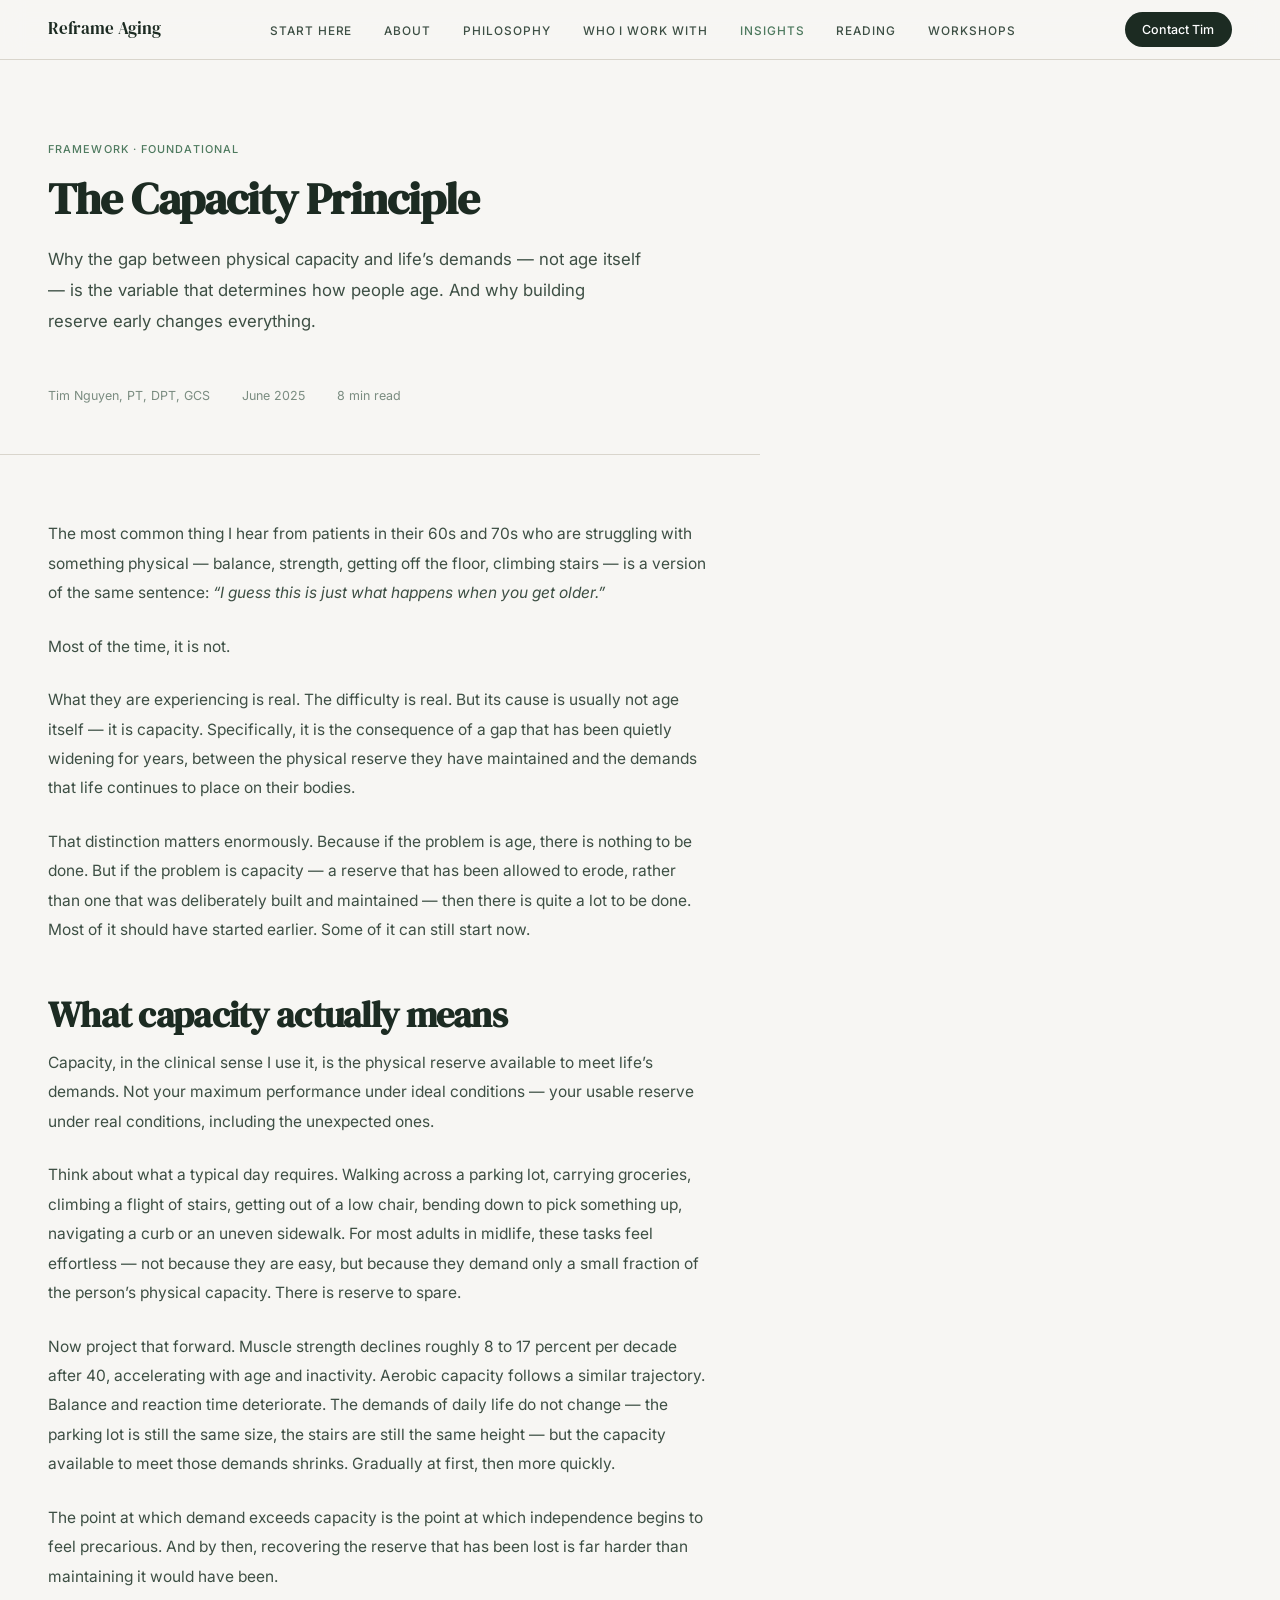
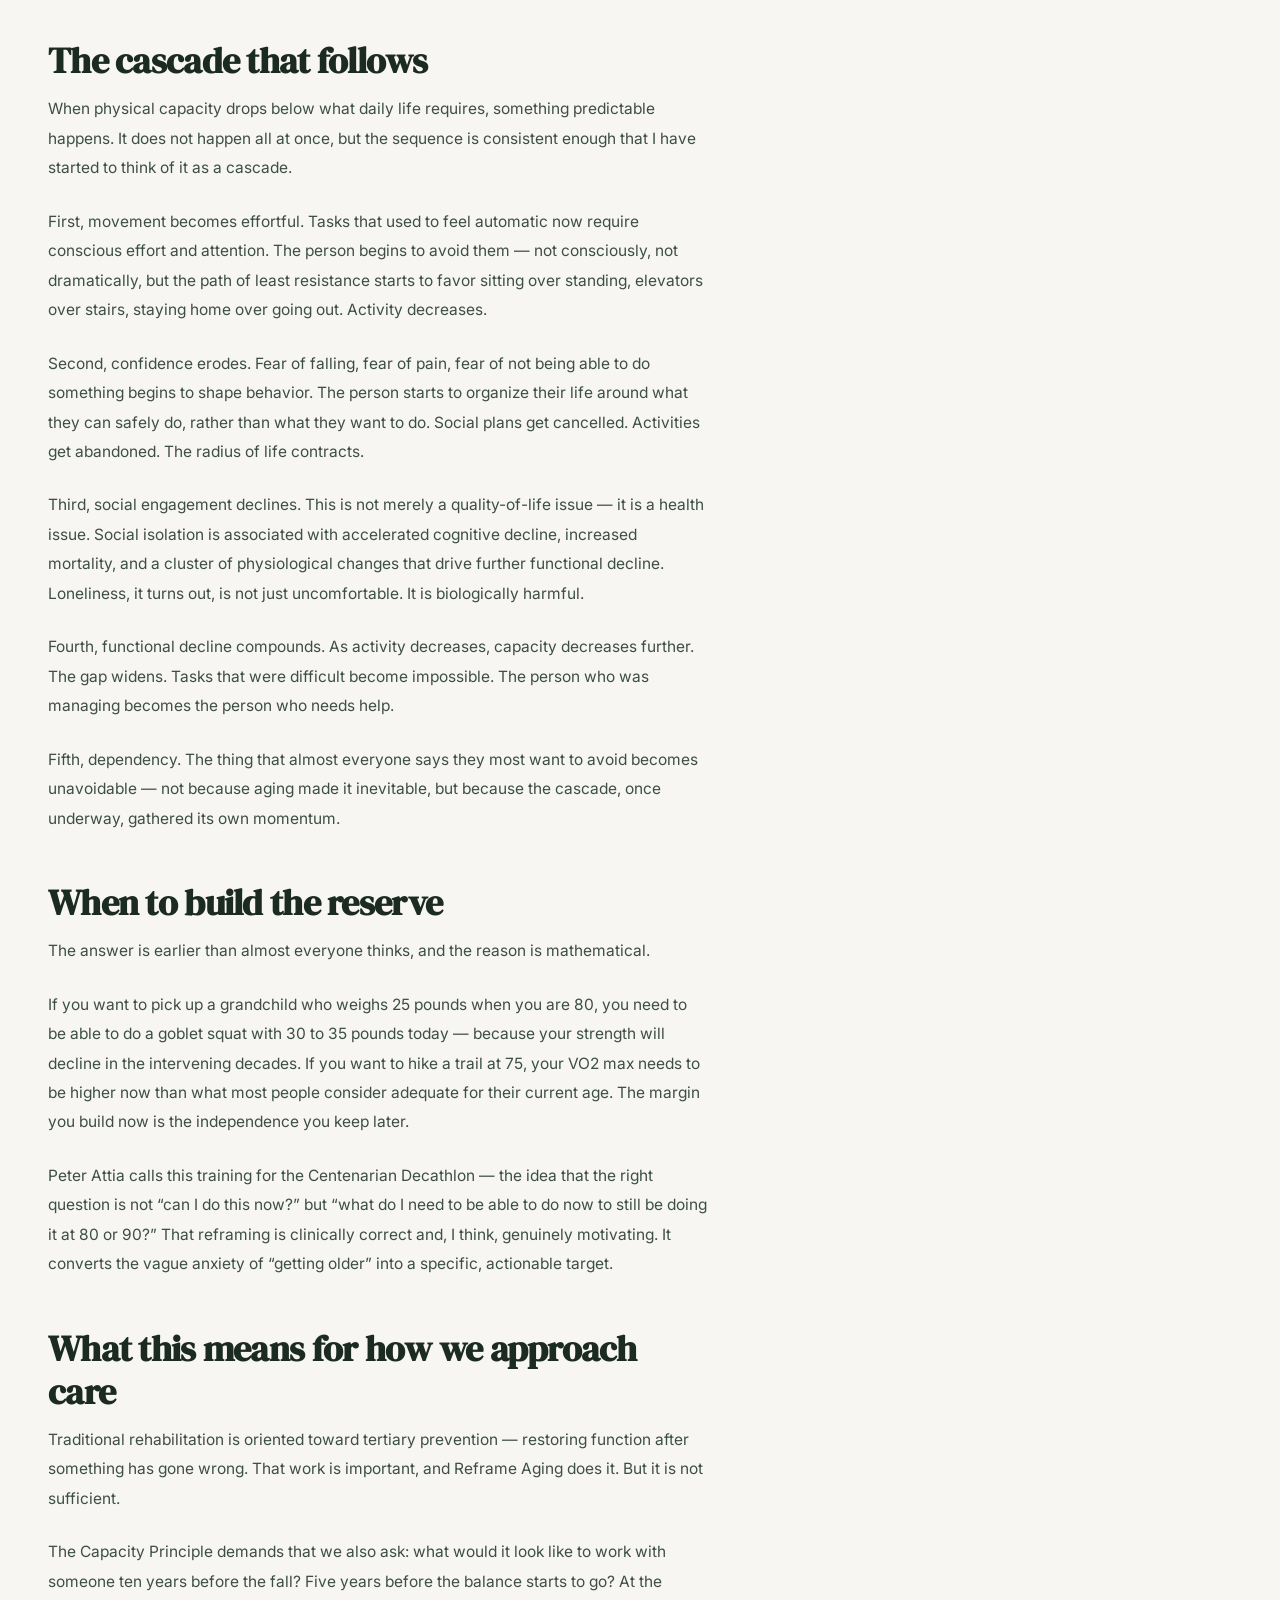
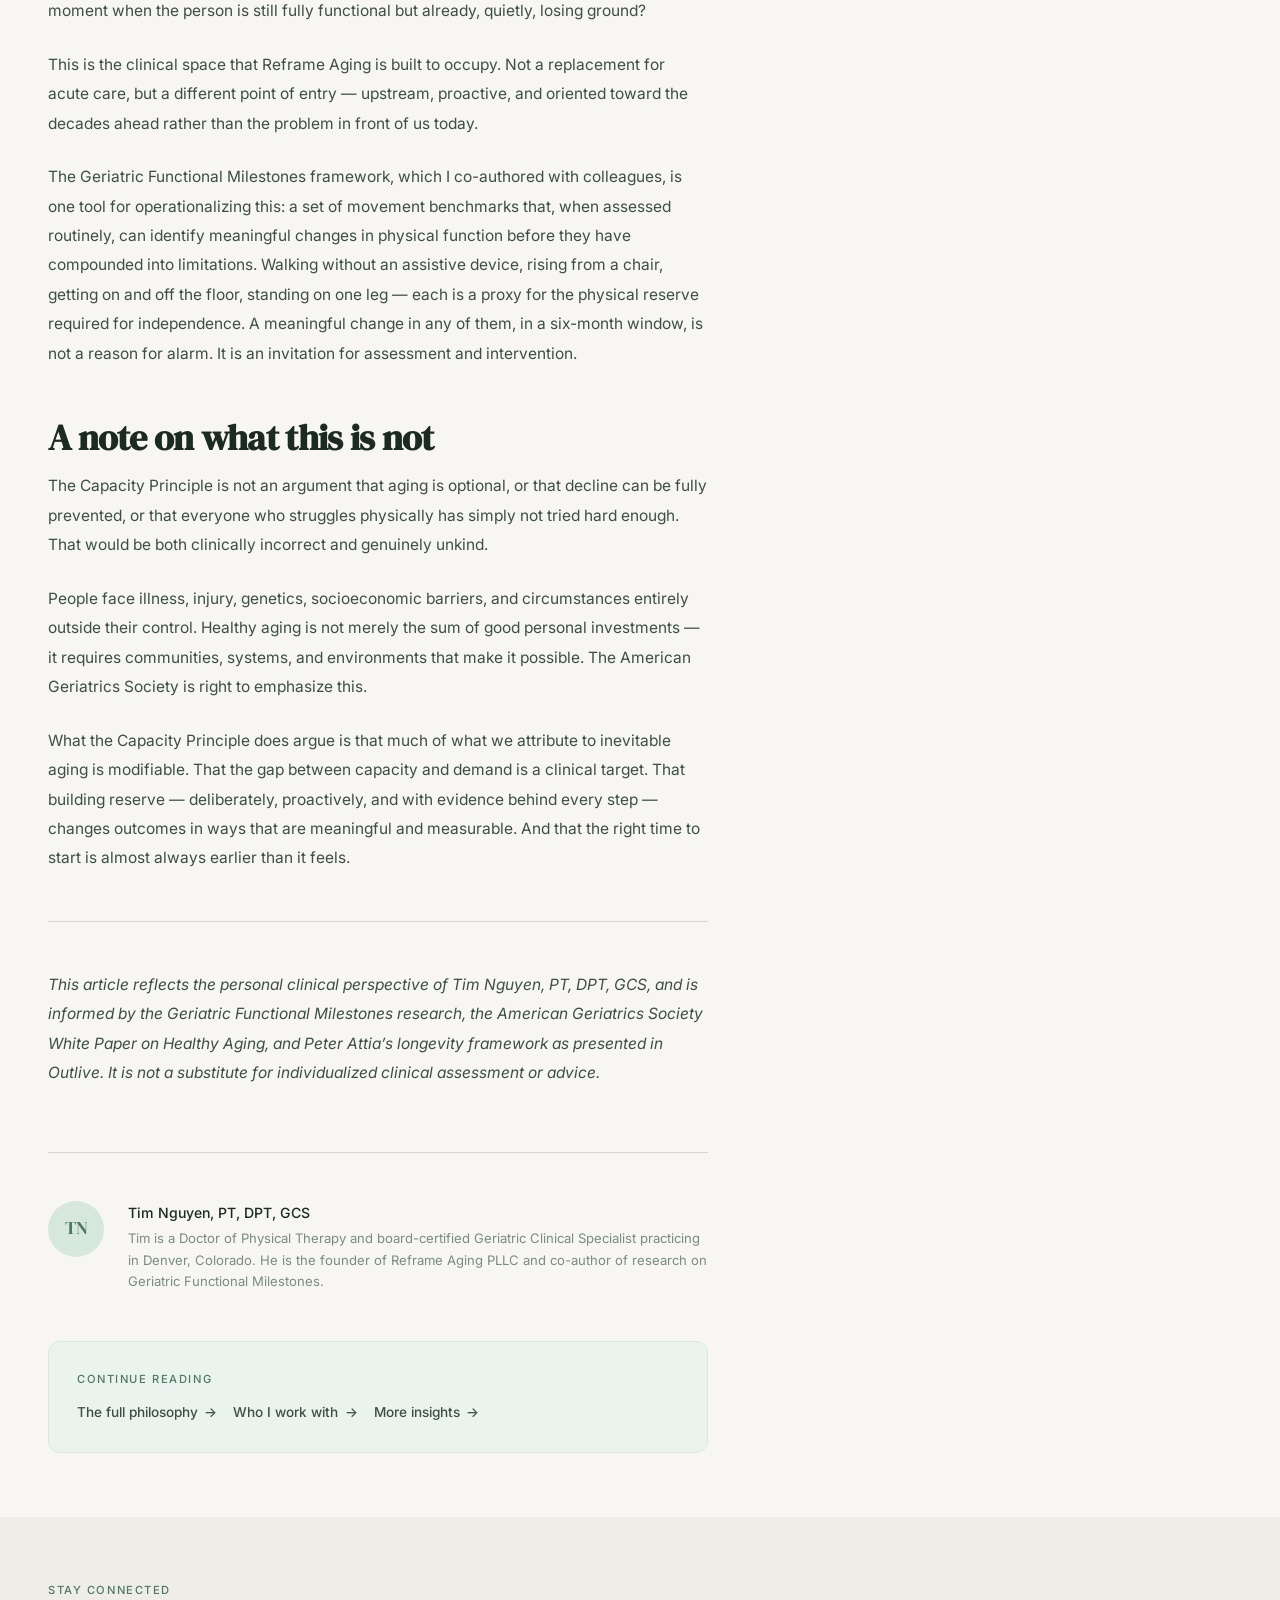
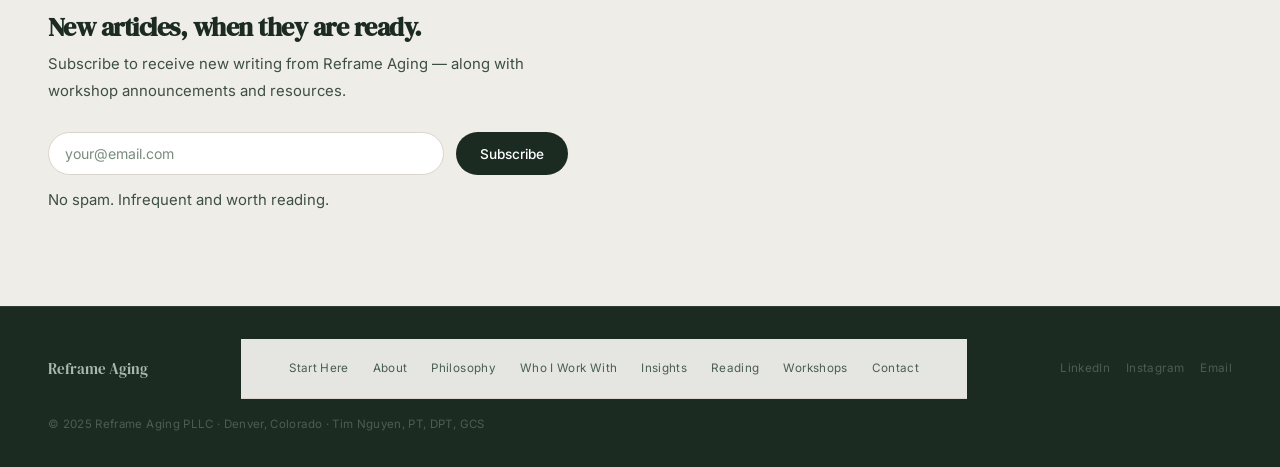
==== insights/index.html @ 66173d8d "Create index.html" ====
<!DOCTYPE html>
<html lang="en">
<head>
<meta charset="UTF-8">
<meta name="viewport" content="width=device-width, initial-scale=1.0">
<title>The Capacity Principle &mdash; Reframe Aging | Tim Nguyen, PT, DPT, GCS</title>
<meta name="description" content="Most physical decline attributed to aging is not inevitable — it is a gap between physical capacity and life's demands. Tim Nguyen, PT, DPT, GCS explains the Capacity Principle and why building reserve early changes everything.">
<link rel="canonical" href="https://reframeaging.com/insights/the-capacity-principle.html">
<meta property="og:title" content="The Capacity Principle — Reframe Aging">
<meta property="og:description" content="Why the gap between physical capacity and life's demands — not age itself — determines how people age. By Tim Nguyen, PT, DPT, GCS.">
<meta property="og:url" content="https://reframeaging.com/insights/the-capacity-principle.html">
<meta property="og:image" content="https://reframeaging.com/og-image.jpg">
<meta property="og:type" content="article">
<meta name="twitter:card" content="summary_large_image">
<script type="application/ld+json">
{"@context":"https://schema.org","@type":"Article","headline":"The Capacity Principle: Why the Gap Between Capacity and Demand Is the Variable That Matters Most","description":"Most physical decline attributed to aging is not inevitable. It is a consequence of a gap between the physical reserve a person has built and the demands life places on that reserve.","author":{"@type":"Person","name":"Tim Nguyen","honorificSuffix":"PT, DPT, GCS","url":"https://reframeaging.com/about.html"},"publisher":{"@type":"Organization","name":"Reframe Aging PLLC","url":"https://reframeaging.com"},"datePublished":"2025-06-01","url":"https://reframeaging.com/insights/the-capacity-principle.html","keywords":["physical capacity","healthy aging","geriatric physical therapy","fall prevention","independence","longevity","Denver physical therapist"]}
</script>
<link rel="preconnect" href="https://fonts.googleapis.com">
<link rel="preconnect" href="https://fonts.gstatic.com" crossorigin>
<link href="https://fonts.googleapis.com/css2?family=DM+Serif+Display:ital@0;1&family=Inter:wght@300;400;500&display=swap" rel="stylesheet">
<link rel="stylesheet" href="../styles.css">
</head>
<body>

<nav>
  <a class="nav-logo" href="../index.html">Reframe Aging</a>
  <ul class="nav-links">
    <li><a href="../start-here.html">Start Here</a></li>
    <li><a href="../about.html">About</a></li>
    <li><a href="../philosophy.html">Philosophy</a></li>
    <li><a href="../work-with.html">Who I Work With</a></li>
    <li><a href="../insights/" aria-current="page">Insights</a></li>
    <li><a href="../reading.html">Reading</a></li>
    <li><a href="../workshops.html">Workshops</a></li>
  </ul>
  <a class="nav-cta" href="../contact.html">Contact Tim</a>
</nav>

<div class="article-hero">
  <div class="article-tag">Framework &middot; Foundational</div>
  <h1>The Capacity Principle</h1>
  <p class="lead">Why the gap between physical capacity and life&rsquo;s demands &mdash; not age itself &mdash; is the variable that determines how people age. And why building reserve early changes everything.</p>
</div>

<div class="article-meta-bar">
  <span>Tim Nguyen, PT, DPT, GCS</span>
  <span>June 2025</span>
  <span>8 min read</span>
</div>

<div class="article-body">
  <div class="prose">

    <p>The most common thing I hear from patients in their 60s and 70s who are struggling with something physical &mdash; balance, strength, getting off the floor, climbing stairs &mdash; is a version of the same sentence: <em>&ldquo;I guess this is just what happens when you get older.&rdquo;</em></p>

    <p>Most of the time, it is not.</p>

    <p>What they are experiencing is real. The difficulty is real. But its cause is usually not age itself &mdash; it is capacity. Specifically, it is the consequence of a gap that has been quietly widening for years, between the physical reserve they have maintained and the demands that life continues to place on their bodies.</p>

    <p>That distinction matters enormously. Because if the problem is age, there is nothing to be done. But if the problem is capacity &mdash; a reserve that has been allowed to erode, rather than one that was deliberately built and maintained &mdash; then there is quite a lot to be done. Most of it should have started earlier. Some of it can still start now.</p>

    <h2>What capacity actually means</h2>

    <p>Capacity, in the clinical sense I use it, is the physical reserve available to meet life&rsquo;s demands. Not your maximum performance under ideal conditions &mdash; your usable reserve under real conditions, including the unexpected ones.</p>

    <p>Think about what a typical day requires. Walking across a parking lot, carrying groceries, climbing a flight of stairs, getting out of a low chair, bending down to pick something up, navigating a curb or an uneven sidewalk. For most adults in midlife, these tasks feel effortless &mdash; not because they are easy, but because they demand only a small fraction of the person&rsquo;s physical capacity. There is reserve to spare.</p>

    <p>Now project that forward. Muscle strength declines roughly 8 to 17 percent per decade after 40, accelerating with age and inactivity. Aerobic capacity follows a similar trajectory. Balance and reaction time deteriorate. The demands of daily life do not change &mdash; the parking lot is still the same size, the stairs are still the same height &mdash; but the capacity available to meet those demands shrinks. Gradually at first, then more quickly.</p>

    <p>The point at which demand exceeds capacity is the point at which independence begins to feel precarious. And by then, recovering the reserve that has been lost is far harder than maintaining it would have been.</p>

    <h2>The cascade that follows</h2>

    <p>When physical capacity drops below what daily life requires, something predictable happens. It does not happen all at once, but the sequence is consistent enough that I have started to think of it as a cascade.</p>

    <p>First, movement becomes effortful. Tasks that used to feel automatic now require conscious effort and attention. The person begins to avoid them &mdash; not consciously, not dramatically, but the path of least resistance starts to favor sitting over standing, elevators over stairs, staying home over going out. Activity decreases.</p>

    <p>Second, confidence erodes. Fear of falling, fear of pain, fear of not being able to do something begins to shape behavior. The person starts to organize their life around what they can safely do, rather than what they want to do. Social plans get cancelled. Activities get abandoned. The radius of life contracts.</p>

    <p>Third, social engagement declines. This is not merely a quality-of-life issue &mdash; it is a health issue. Social isolation is associated with accelerated cognitive decline, increased mortality, and a cluster of physiological changes that drive further functional decline. Loneliness, it turns out, is not just uncomfortable. It is biologically harmful.</p>

    <p>Fourth, functional decline compounds. As activity decreases, capacity decreases further. The gap widens. Tasks that were difficult become impossible. The person who was managing becomes the person who needs help.</p>

    <p>Fifth, dependency. The thing that almost everyone says they most want to avoid becomes unavoidable &mdash; not because aging made it inevitable, but because the cascade, once underway, gathered its own momentum.</p>

    <h2>When to build the reserve</h2>

    <p>The answer is earlier than almost everyone thinks, and the reason is mathematical.</p>

    <p>If you want to pick up a grandchild who weighs 25 pounds when you are 80, you need to be able to do a goblet squat with 30 to 35 pounds today &mdash; because your strength will decline in the intervening decades. If you want to hike a trail at 75, your VO2 max needs to be higher now than what most people consider adequate for their current age. The margin you build now is the independence you keep later.</p>

    <p>Peter Attia calls this training for the Centenarian Decathlon &mdash; the idea that the right question is not &ldquo;can I do this now?&rdquo; but &ldquo;what do I need to be able to do now to still be doing it at 80 or 90?&rdquo; That reframing is clinically correct and, I think, genuinely motivating. It converts the vague anxiety of &ldquo;getting older&rdquo; into a specific, actionable target.</p>

    <h2>What this means for how we approach care</h2>

    <p>Traditional rehabilitation is oriented toward tertiary prevention &mdash; restoring function after something has gone wrong. That work is important, and Reframe Aging does it. But it is not sufficient.</p>

    <p>The Capacity Principle demands that we also ask: what would it look like to work with someone ten years before the fall? Five years before the balance starts to go? At the moment when the person is still fully functional but already, quietly, losing ground?</p>

    <p>This is the clinical space that Reframe Aging is built to occupy. Not a replacement for acute care, but a different point of entry &mdash; upstream, proactive, and oriented toward the decades ahead rather than the problem in front of us today.</p>

    <p>The Geriatric Functional Milestones framework, which I co-authored with colleagues, is one tool for operationalizing this: a set of movement benchmarks that, when assessed routinely, can identify meaningful changes in physical function before they have compounded into limitations. Walking without an assistive device, rising from a chair, getting on and off the floor, standing on one leg &mdash; each is a proxy for the physical reserve required for independence. A meaningful change in any of them, in a six-month window, is not a reason for alarm. It is an invitation for assessment and intervention.</p>

    <h2>A note on what this is not</h2>

    <p>The Capacity Principle is not an argument that aging is optional, or that decline can be fully prevented, or that everyone who struggles physically has simply not tried hard enough. That would be both clinically incorrect and genuinely unkind.</p>

    <p>People face illness, injury, genetics, socioeconomic barriers, and circumstances entirely outside their control. Healthy aging is not merely the sum of good personal investments &mdash; it requires communities, systems, and environments that make it possible. The American Geriatrics Society is right to emphasize this.</p>

    <p>What the Capacity Principle does argue is that much of what we attribute to inevitable aging is modifiable. That the gap between capacity and demand is a clinical target. That building reserve &mdash; deliberately, proactively, and with evidence behind every step &mdash; changes outcomes in ways that are meaningful and measurable. And that the right time to start is almost always earlier than it feels.</p>

    <hr>

    <p><em>This article reflects the personal clinical perspective of Tim Nguyen, PT, DPT, GCS, and is informed by the Geriatric Functional Milestones research, the American Geriatrics Society White Paper on Healthy Aging, and Peter Attia&rsquo;s longevity framework as presented in Outlive. It is not a substitute for individualized clinical assessment or advice.</em></p>

    <div class="author-bio">
      <div class="author-avatar">TN</div>
      <div class="author-bio-text">
        <strong>Tim Nguyen, PT, DPT, GCS</strong>
        <p>Tim is a Doctor of Physical Therapy and board-certified Geriatric Clinical Specialist practicing in Denver, Colorado. He is the founder of Reframe Aging PLLC and co-author of research on Geriatric Functional Milestones.</p>
      </div>
    </div>

    <div style="margin-top:3rem;padding:1.75rem;background:var(--accent-pale);border:1px solid var(--accent-light);border-radius:12px;">
      <div class="sec-eye" style="margin-bottom:0.5rem;">Continue reading</div>
      <div style="display:flex;gap:1rem;flex-wrap:wrap;margin-top:0.75rem;">
        <a class="btn-ghost" href="../philosophy.html">The full philosophy</a>
        <a class="btn-ghost" href="../work-with.html">Who I work with</a>
        <a class="btn-ghost" href="../insights/">More insights</a>
      </div>
    </div>

  </div>
</div>

<section class="newsletter" style="margin-top:0;">
  <div class="newsletter-inner">
    <div class="sec-eye">Stay Connected</div>
    <h2>New articles, when they are ready.</h2>
    <p>Subscribe to receive new writing from Reframe Aging &mdash; along with workshop announcements and resources.</p>
    <form class="newsletter-form" action="#" method="post">
      <input type="email" name="email" placeholder="your@email.com" required>
      <button type="submit">Subscribe</button>
    </form>
    <p class="newsletter-note">No spam. Infrequent and worth reading.</p>
  </div>
</section>

<footer>
  <a class="footer-logo" href="../index.html">Reframe Aging</a>
  <nav class="footer-nav">
    <a href="../start-here.html" class="footer-link">Start Here</a>
    <a href="../about.html" class="footer-link">About</a>
    <a href="../philosophy.html" class="footer-link">Philosophy</a>
    <a href="../work-with.html" class="footer-link">Who I Work With</a>
    <a href="../insights/" class="footer-link">Insights</a>
    <a href="../reading.html" class="footer-link">Reading</a>
    <a href="../workshops.html" class="footer-link">Workshops</a>
    <a href="../contact.html" class="footer-link">Contact</a>
  </nav>
  <div class="footer-social">
    <a href="https://www.linkedin.com/in/timnguyen-pt/" target="_blank" rel="noopener noreferrer">LinkedIn</a>
    <a href="https://www.instagram.com/reframeaging/" target="_blank" rel="noopener noreferrer">Instagram</a>
    <a href="mailto:tim@reframeaging.com">Email</a>
  </div>
  <span class="footer-text">&copy; 2025 Reframe Aging PLLC &middot; Denver, Colorado &middot; Tim Nguyen, PT, DPT, GCS</span>
</footer>

</body>
</html>
---- styles.css ----
/* ═══════════════════════════════════════════════════════════
   REFRAME AGING — styles.css
   Tim Nguyen, PT, DPT, GCS | Denver, Colorado
   © 2025 Reframe Aging PLLC
═══════════════════════════════════════════════════════════ */

*, *::before, *::after { box-sizing: border-box; margin: 0; padding: 0; }

:root {
  --bg: #F7F6F3;
  --bg-alt: #EFEDE7;
  --surface: #FFFFFF;
  --ink: #1C2B22;
  --ink-mid: #3D4F44;
  --ink-muted: #7A8C80;
  --accent: #4E7A5F;
  --accent-hover: #3D6A4E;
  --accent-light: #D6E8DC;
  --accent-pale: #EBF3EE;
  --divider: #D9D5CC;
  --dark: #1C2B22;
  --dark-surface: rgba(255,255,255,0.05);
  --dark-border: rgba(255,255,255,0.08);
  --dark-text: #A8B8AD;
  --dark-bright: #E8EDE9;
  --dark-accent: #8CB89B;
  --fd: 'DM Serif Display', Georgia, serif;
  --fb: 'Inter', system-ui, -apple-system, sans-serif;
}

html { scroll-behavior: smooth; }

body {
  font-family: var(--fb);
  background: var(--bg);
  color: var(--ink);
  font-size: 16px;
  line-height: 1.7;
  -webkit-font-smoothing: antialiased;
  -moz-osx-font-smoothing: grayscale;
}

:focus-visible { outline: 2px solid var(--accent); outline-offset: 3px; border-radius: 3px; }

@media (prefers-reduced-motion: reduce) {
  *, *::before, *::after { animation-duration: 0.01ms !important; transition-duration: 0.01ms !important; }
  html { scroll-behavior: auto; }
}

/* ── NAV ── */
nav {
  position: sticky; top: 0; z-index: 100;
  background: rgba(247,246,243,0.92);
  backdrop-filter: blur(12px); -webkit-backdrop-filter: blur(12px);
  border-bottom: 1px solid var(--divider);
  padding: 0 3rem;
  display: flex; align-items: center; justify-content: space-between;
  height: 60px;
}
.nav-logo { font-family: var(--fd); font-size: 1.05rem; color: var(--ink); text-decoration: none; letter-spacing: -0.01em; }
.nav-links { display: flex; gap: 2rem; list-style: none; }
.nav-links a { font-size: 0.74rem; font-weight: 500; letter-spacing: 0.08em; text-transform: uppercase; color: var(--ink-mid); text-decoration: none; transition: color 0.2s; }
.nav-links a:hover, .nav-links a[aria-current="page"] { color: var(--accent); }
.nav-cta { font-size: 0.78rem; font-weight: 500; color: var(--surface); background: var(--ink); padding: 0.45rem 1.1rem; border-radius: 2rem; text-decoration: none; transition: background 0.2s; }
.nav-cta:hover { background: var(--accent); }

/* ── SHARED ── */
section { padding: 5rem 3rem; }
.sec-eye { font-size: 0.7rem; font-weight: 500; letter-spacing: 0.14em; text-transform: uppercase; color: var(--accent); margin-bottom: 0.75rem; }
h1 { font-family: var(--fd); font-size: clamp(2.2rem, 3.8vw, 3.4rem); line-height: 1.1; letter-spacing: -0.02em; color: var(--ink); margin-bottom: 1.5rem; }
h1 em { font-style: italic; color: var(--accent); }
h2 { font-family: var(--fd); font-size: clamp(1.8rem, 2.8vw, 2.6rem); line-height: 1.2; letter-spacing: -0.02em; color: var(--ink); margin-bottom: 1rem; }
h3 { font-family: var(--fd); font-size: 1.2rem; line-height: 1.3; color: var(--ink); margin-bottom: 0.4rem; }
hr.rule { border: none; border-top: 1px solid var(--divider); }
p { color: var(--ink-mid); line-height: 1.8; }

.eyebrow { display: inline-block; font-size: 0.7rem; font-weight: 500; letter-spacing: 0.14em; text-transform: uppercase; color: var(--accent); margin-bottom: 1.5rem; padding: 0.3rem 0.85rem; border: 1px solid var(--accent-light); border-radius: 2rem; background: var(--accent-light); }

.btn-primary { font-size: 0.85rem; font-weight: 500; color: var(--surface); background: var(--ink); padding: 0.8rem 1.8rem; border-radius: 2rem; text-decoration: none; transition: background 0.2s; white-space: nowrap; display: inline-block; }
.btn-primary:hover { background: var(--accent); }
.btn-ghost { font-size: 0.85rem; font-weight: 500; color: var(--ink-mid); text-decoration: none; display: inline-flex; align-items: center; gap: 0.4rem; transition: color 0.2s; }
.btn-ghost:hover { color: var(--accent); }
.btn-ghost::after { content: '→'; }
.btn-actions { display: flex; gap: 1rem; align-items: center; flex-wrap: wrap; margin-top: 2.5rem; }

/* ── BRAND BAR ── */
.brand-bar { background: var(--accent); padding: 1.25rem 3rem; text-align: center; }
.brand-bar p { font-family: var(--fd); font-size: clamp(1rem, 1.6vw, 1.3rem); color: #fff; font-style: italic; line-height: 1.5; max-width: 82ch; margin: 0 auto; opacity: 0.95; }

/* ── HERO (homepage) ── */
.hero { min-height: 92vh; display: grid; grid-template-columns: 1fr 1fr; align-items: center; padding: 5rem 3rem 4rem; gap: 4rem; overflow: hidden; }
.hero-content { position: relative; z-index: 2; }
.hero-sub { font-size: 1rem; color: var(--ink-mid); line-height: 1.8; max-width: 46ch; margin-bottom: 0; }
.hero-cred { margin-top: 3.5rem; padding-top: 1.5rem; border-top: 1px solid var(--divider); font-size: 0.78rem; color: var(--ink-muted); letter-spacing: 0.03em; }
.hero-visual { display: flex; align-items: center; justify-content: center; }
.arc-wrap { width: 340px; height: 340px; }
.arc-wrap svg { width: 100%; height: 100%; }
.arc-ring { fill: none; stroke: var(--divider); stroke-width: 1; }
.arc-c { fill: none; stroke: var(--divider); stroke-width: 1; stroke-dasharray: 3 7; }
.arc-a { fill: none; stroke: var(--accent); stroke-width: 2; stroke-linecap: round; stroke-dasharray: 353; stroke-dashoffset: 353; animation: arcDraw 2.4s cubic-bezier(.4,0,.2,1) .4s forwards; }
.arc-b { fill: none; stroke: var(--ink); stroke-width: 1.5; stroke-linecap: round; stroke-dasharray: 235; stroke-dashoffset: 235; animation: arcDraw 1.8s cubic-bezier(.4,0,.2,1) .9s forwards; }
@keyframes arcDraw { to { stroke-dashoffset: 0; } }
.arc-dot { fill: var(--accent); opacity: 0; animation: dotFade .3s ease 2.8s forwards; }
@keyframes dotFade { to { opacity: 1; } }
.arc-metric { font-family: var(--fd); font-size: 38px; fill: var(--ink); }
.arc-sub { font-family: var(--fb); font-size: 10px; fill: var(--ink-muted); letter-spacing: 0.07em; text-transform: uppercase; }
.arc-lbl { font-family: var(--fb); font-size: 9px; fill: var(--ink-muted); letter-spacing: 0.08em; text-transform: uppercase; }

/* ── PAGE HERO (inner pages) ── */
.page-hero { padding: 6rem 3rem 4rem; max-width: 780px; }
.page-hero h1 { margin-bottom: 1.25rem; }
.page-hero .lead { font-size: 1.1rem; color: var(--ink-mid); line-height: 1.85; max-width: 56ch; }

/* ── PROSE (long-form content) ── */
.prose { max-width: 680px; }
.prose p { font-size: 0.97rem; color: var(--ink-mid); line-height: 1.9; margin-bottom: 1.5rem; }
.prose h2 { margin-top: 3rem; margin-bottom: 0.75rem; }
.prose h3 { margin-top: 2rem; margin-bottom: 0.5rem; font-size: 1.05rem; color: var(--ink); }
.prose blockquote { border-left: 3px solid var(--accent); padding: 0.25rem 0 0.25rem 1.5rem; margin: 2rem 0; }
.prose blockquote p { font-family: var(--fd); font-size: 1.15rem; font-style: italic; color: var(--ink); line-height: 1.5; margin: 0; }
.prose ul { margin: 1rem 0 1.5rem 0; padding-left: 0; list-style: none; }
.prose ul li { font-size: 0.95rem; color: var(--ink-mid); padding: 0.3rem 0 0.3rem 1.25rem; position: relative; line-height: 1.7; }
.prose ul li::before { content: '—'; color: var(--accent); position: absolute; left: 0; }
.prose hr { border: none; border-top: 1px solid var(--divider); margin: 3rem 0; }

/* ── TWO-COL LAYOUT ── */
.two-col { display: grid; grid-template-columns: 1fr 1fr; gap: 5rem; align-items: start; }
.two-col-center { display: grid; grid-template-columns: 1fr 1fr; gap: 5rem; align-items: center; }

/* ── CARDS ── */
.pillars-grid { display: grid; grid-template-columns: repeat(3, 1fr); gap: 1.25rem; }
.pillar { background: var(--surface); border: 1px solid var(--divider); border-radius: 12px; padding: 1.75rem 1.5rem; position: relative; overflow: hidden; transition: border-color 0.2s, transform 0.2s; }
.pillar:hover { border-color: var(--accent); transform: translateY(-2px); }
.pillar::before { content: ''; position: absolute; top: 0; left: 0; right: 0; height: 3px; background: var(--accent); opacity: 0; transition: opacity 0.2s; }
.pillar:hover::before { opacity: 1; }
.pillar-icon { width: 40px; height: 40px; background: var(--accent-light); border-radius: 8px; display: flex; align-items: center; justify-content: center; margin-bottom: 1.1rem; font-size: 1.1rem; color: var(--accent); }
.pillar h3 { font-size: 1rem; margin-bottom: 0.4rem; }
.pillar p { font-size: 0.83rem; color: var(--ink-muted); line-height: 1.65; }
.pillar-soon { display: inline-block; margin-top: 0.75rem; font-size: 0.68rem; font-weight: 500; letter-spacing: 0.08em; text-transform: uppercase; color: var(--accent); padding: 0.2rem 0.6rem; background: var(--accent-light); border-radius: 2rem; }

/* ── CAPACITY SECTION ── */
.capacity { background: var(--dark); color: var(--bg); padding: 6rem 3rem; }
.capacity .sec-eye { color: var(--dark-accent); }
.capacity h2 { color: var(--dark-bright); }
.cap-grid { display: grid; grid-template-columns: 1fr 1fr; gap: 5rem; align-items: start; margin-top: 3rem; }
.cap-left p { color: var(--dark-text); font-size: 0.93rem; line-height: 1.85; margin-bottom: 1.25rem; }
.cap-quote { font-family: var(--fd); font-size: clamp(1.4rem, 2vw, 1.9rem); line-height: 1.25; color: var(--dark-bright); border-left: 3px solid var(--accent); padding-left: 1.5rem; margin-bottom: 2rem; font-style: italic; }
.cap-right { display: flex; flex-direction: column; }
.slope-label { font-size: 0.68rem; font-weight: 500; letter-spacing: 0.1em; text-transform: uppercase; color: var(--dark-accent); margin-bottom: 0.75rem; }
.slope-item { display: flex; align-items: flex-start; gap: 1rem; padding: 0.9rem 1.25rem; border: 1px solid var(--dark-border); border-radius: 8px; background: var(--dark-surface); margin-bottom: 0.5rem; transition: border-color 0.2s; }
.slope-item:hover { border-color: rgba(78,122,95,0.5); }
.slope-num { font-family: var(--fd); font-size: 1.4rem; color: #3D5944; line-height: 1; width: 28px; flex-shrink: 0; }
.slope-text strong { display: block; color: var(--dark-bright); font-size: 0.88rem; font-weight: 500; margin-bottom: 0.1rem; }
.slope-text span { font-size: 0.78rem; color: var(--dark-text); }
.cap-reserve { margin-top: 1.5rem; padding: 1.25rem 1.5rem; background: rgba(78,122,95,0.15); border: 1px solid rgba(78,122,95,0.3); border-radius: 10px; }
.cap-reserve p { font-size: 0.87rem; color: var(--dark-text); line-height: 1.75; }
.cap-reserve strong { color: var(--dark-accent); }
.gfm-box { margin-top: 1.5rem; padding: 1.25rem 1.5rem; background: var(--dark-surface); border: 1px solid var(--dark-border); border-radius: 10px; }
.gfm-label { font-size: 0.68rem; font-weight: 500; letter-spacing: 0.1em; text-transform: uppercase; color: var(--dark-accent); margin-bottom: 0.6rem; }
.gfm-box > p { font-size: 0.83rem; color: var(--dark-text); margin-bottom: 0.6rem; }
.gfm-list { list-style: none; display: grid; grid-template-columns: 1fr 1fr; gap: 0.3rem 1rem; margin-bottom: 0; }
.gfm-list li { font-size: 0.78rem; color: var(--dark-text); padding-left: 0.75rem; position: relative; }
.gfm-list li::before { content: '·'; color: var(--dark-accent); position: absolute; left: 0; }

/* ── ABOUT SECTION ── */
.about { background: var(--bg-alt); display: grid; grid-template-columns: 1fr 1fr; gap: 5rem; align-items: start; }
.about-body p { font-size: 0.93rem; color: var(--ink-mid); line-height: 1.85; margin-bottom: 1.1rem; }
.about-creds { display: flex; flex-direction: column; gap: 0.75rem; }
.cred-item { display: flex; align-items: flex-start; gap: 1rem; padding: 1.1rem 1.25rem; border: 1px solid var(--divider); border-radius: 10px; background: var(--surface); transition: border-color 0.2s; }
.cred-item:hover { border-color: var(--accent); }
.cred-dot { width: 10px; height: 10px; border-radius: 50%; background: var(--accent); margin-top: 6px; flex-shrink: 0; }
.cred-text strong { display: block; font-size: 0.85rem; font-weight: 500; color: var(--ink); margin-bottom: 0.15rem; }
.cred-text span { font-size: 0.79rem; color: var(--ink-muted); }

/* ── CONTINUUM ── */
.continuum { background: var(--dark); padding: 6rem 3rem; }
.continuum .sec-eye { color: var(--dark-accent); }
.continuum h2 { color: var(--dark-bright); margin-bottom: 0.5rem; }
.continuum-sub { font-size: 0.93rem; color: var(--dark-text); max-width: 58ch; margin-bottom: 3.5rem; line-height: 1.8; }
.cont-row { display: grid; grid-template-columns: repeat(4, 1fr); gap: 1px; background: var(--dark-border); border-radius: 12px; overflow: hidden; }
.cont-card { background: #1C2B22; padding: 2rem 1.5rem; position: relative; }
.cont-card::after { content: ''; position: absolute; bottom: 0; left: 1.5rem; right: 1.5rem; height: 2px; background: var(--accent); opacity: 0; transition: opacity 0.25s; }
.cont-card:hover::after { opacity: 1; }
.cont-step { font-size: 0.67rem; font-weight: 500; letter-spacing: 0.12em; text-transform: uppercase; color: var(--dark-accent); margin-bottom: 0.75rem; }
.cont-card h3 { font-family: var(--fd); font-size: 1.4rem; color: var(--dark-bright); margin-bottom: 0.6rem; }
.cont-card p { font-size: 0.82rem; color: var(--dark-text); line-height: 1.65; }

/* ── WHO I WORK WITH ── */
.who-grid { display: grid; grid-template-columns: repeat(2, 1fr); gap: 1.25rem; margin-top: 3rem; }
.who-card { background: var(--surface); border: 1px solid var(--divider); border-radius: 12px; padding: 1.75rem 1.75rem; transition: border-color 0.2s, transform 0.2s; }
.who-card:hover { border-color: var(--accent); transform: translateY(-2px); }
.who-card h3 { font-size: 1.05rem; margin-bottom: 0.6rem; }
.who-card p { font-size: 0.85rem; color: var(--ink-muted); line-height: 1.7; }

/* ── WORKSHOPS ── */
.ws-grid { display: grid; grid-template-columns: repeat(2, 1fr); gap: 1rem; }
.ws-item { display: flex; gap: 1rem; padding: 1.25rem 1.5rem; background: var(--surface); border: 1px solid var(--divider); border-radius: 10px; transition: border-color 0.2s; }
.ws-item:hover { border-color: var(--accent); }
.ws-dot { width: 8px; height: 8px; border-radius: 50%; background: var(--accent); margin-top: 0.55rem; flex-shrink: 0; }
.ws-item h3 { font-size: 0.93rem; margin-bottom: 0.25rem; }
.ws-item p { font-size: 0.81rem; color: var(--ink-muted); line-height: 1.6; }

/* ── STANDARD ── */
.standard { background: var(--dark); padding: 5rem 3rem; }
.standard .sec-eye { color: var(--dark-accent); }
.standard h2 { color: var(--dark-bright); }
.std-grid { display: grid; grid-template-columns: repeat(5, 1fr); gap: 1px; margin-top: 3rem; background: var(--dark-border); border-radius: 12px; overflow: hidden; }
.std-item { background: #1C2B22; padding: 1.5rem 1.25rem; text-align: center; }
.std-item-icon { font-size: 1.5rem; margin-bottom: 0.75rem; display: block; }
.std-item strong { display: block; font-size: 0.83rem; color: var(--dark-bright); font-weight: 500; margin-bottom: 0.3rem; }
.std-item span { font-size: 0.74rem; color: var(--dark-text); line-height: 1.5; display: block; }
.std-note { margin-top: 2rem; padding: 1.25rem 1.5rem; background: rgba(78,122,95,0.1); border: 1px solid rgba(78,122,95,0.25); border-radius: 10px; max-width: 64ch; }
.std-note p { font-size: 0.85rem; color: var(--dark-text); line-height: 1.75; font-style: italic; }

/* ── READING LIST ── */
.reading-grid { display: grid; grid-template-columns: repeat(2, 1fr); gap: 1.5rem; margin-top: 3rem; }
.book-card { background: var(--surface); border: 1px solid var(--divider); border-radius: 12px; padding: 1.75rem; transition: border-color 0.2s; position: relative; overflow: hidden; }
.book-card:hover { border-color: var(--accent); }
.book-card::before { content: ''; position: absolute; top: 0; left: 0; bottom: 0; width: 3px; background: var(--accent); opacity: 0; transition: opacity 0.2s; }
.book-card:hover::before { opacity: 1; }
.book-tier { font-size: 0.65rem; font-weight: 500; letter-spacing: 0.1em; text-transform: uppercase; color: var(--accent); margin-bottom: 0.5rem; }
.book-title { font-family: var(--fd); font-size: 1.1rem; color: var(--ink); margin-bottom: 0.15rem; line-height: 1.3; }
.book-author { font-size: 0.78rem; color: var(--ink-muted); margin-bottom: 0.9rem; }
.book-note { font-size: 0.84rem; color: var(--ink-mid); line-height: 1.7; }

/* ── MANIFESTO ── */
.manifesto-hero { background: var(--dark); padding: 7rem 3rem 5rem; }
.manifesto-hero .sec-eye { color: var(--dark-accent); }
.manifesto-hero h1 { color: var(--dark-bright); max-width: 18ch; }
.manifesto-hero .lead { font-size: 1.05rem; color: var(--dark-text); line-height: 1.9; max-width: 52ch; margin-top: 1rem; }
.manifesto-body { padding: 5rem 3rem; }
.manifesto-body .prose { margin: 0 auto; }
.principle { padding: 4rem 0; border-top: 1px solid var(--divider); }
.principle:first-child { border-top: none; }
.principle-num { font-size: 0.68rem; font-weight: 500; letter-spacing: 0.14em; text-transform: uppercase; color: var(--accent); margin-bottom: 1rem; }
.principle h2 { font-size: clamp(1.6rem, 2.5vw, 2.2rem); margin-bottom: 1.5rem; }
.principle p { font-size: 0.97rem; color: var(--ink-mid); line-height: 1.9; margin-bottom: 1.25rem; max-width: 62ch; }
.principle p:last-child { margin-bottom: 0; }
.principle blockquote { border-left: 3px solid var(--accent); padding-left: 1.5rem; margin: 2rem 0; }
.principle blockquote p { font-family: var(--fd); font-size: 1.2rem; font-style: italic; color: var(--ink); max-width: 48ch; }

/* ── VISION ── */
.vision { background: var(--bg); padding: 5rem 3rem; }
.vision-inner { display: grid; grid-template-columns: 1fr 1fr; gap: 5rem; align-items: center; }
.vision-text p { font-size: 0.93rem; color: var(--ink-mid); line-height: 1.85; margin-bottom: 1rem; }
.vision-cards { display: flex; flex-direction: column; gap: 1rem; }
.vision-card { display: flex; align-items: flex-start; gap: 1rem; padding: 1.25rem 1.5rem; background: var(--surface); border: 1px solid var(--divider); border-radius: 10px; transition: border-color 0.2s; }
.vision-card:hover { border-color: var(--accent); }
.vision-card-icon { width: 36px; height: 36px; background: var(--accent-light); border-radius: 8px; flex-shrink: 0; display: flex; align-items: center; justify-content: center; font-size: 0.9rem; color: var(--accent); }
.vision-card h3 { font-size: 0.9rem; margin-bottom: 0.2rem; }
.vision-card p { font-size: 0.8rem; color: var(--ink-muted); line-height: 1.6; }

/* ── NEWSLETTER ── */
.newsletter { background: var(--bg-alt); padding: 4rem 3rem; }
.newsletter-inner { max-width: 520px; }
.newsletter h2 { font-size: 1.6rem; margin-bottom: 0.5rem; }
.newsletter p { font-size: 0.93rem; color: var(--ink-mid); margin-bottom: 1.75rem; }
.newsletter-form { display: flex; gap: 0.75rem; }
.newsletter-form input[type="email"] { flex: 1; padding: 0.75rem 1rem; border: 1px solid var(--divider); border-radius: 2rem; background: var(--surface); font-family: var(--fb); font-size: 0.88rem; color: var(--ink); outline: none; transition: border-color 0.2s; }
.newsletter-form input[type="email"]:focus { border-color: var(--accent); }
.newsletter-form input[type="email"]::placeholder { color: var(--ink-muted); }
.newsletter-form button { padding: 0.75rem 1.5rem; background: var(--ink); color: #fff; border: none; border-radius: 2rem; font-family: var(--fb); font-size: 0.85rem; font-weight: 500; cursor: pointer; transition: background 0.2s; white-space: nowrap; }
.newsletter-form button:hover { background: var(--accent); }
.newsletter-note { font-size: 0.73rem; color: var(--ink-muted); margin-top: 0.75rem; }

/* ── CONTACT ── */
.contact { background: var(--accent); padding: 6rem 3rem; text-align: center; }
.contact h2 { color: #fff; font-size: clamp(2rem, 3.5vw, 2.8rem); margin-bottom: 1rem; }
.contact p { color: rgba(255,255,255,0.82); font-size: 0.97rem; max-width: 50ch; margin: 0 auto 2.5rem; line-height: 1.8; }
.contact .btn-primary { background: #fff; color: var(--accent); font-size: 0.88rem; padding: 0.9rem 2.2rem; }
.contact .btn-primary:hover { background: var(--ink); color: #fff; }

/* ── FOOTER ── */
footer { background: var(--dark); border-top: 1px solid var(--dark-border); padding: 2rem 3rem; display: flex; align-items: center; justify-content: space-between; flex-wrap: wrap; gap: 1rem; }
.footer-logo { font-family: var(--fd); font-size: 0.95rem; color: var(--dark-text); text-decoration: none; }
.footer-nav { display: flex; gap: 1.5rem; align-items: center; flex-wrap: wrap; }
.footer-link { font-size: 0.73rem; color: #4A5E51; text-decoration: none; letter-spacing: 0.03em; transition: color 0.2s; }
.footer-link:hover { color: var(--dark-accent); }
.footer-social { display: flex; gap: 1rem; align-items: center; }
.footer-social a { font-size: 0.73rem; color: #4A5E51; text-decoration: none; letter-spacing: 0.03em; transition: color 0.2s; }
.footer-social a:hover { color: var(--dark-accent); }
.footer-text { font-size: 0.72rem; color: #4A5E51; letter-spacing: 0.03em; }

/* ── RESPONSIVE ── */
@media (max-width: 1024px) {
  .cap-grid, .about, .vision-inner, .two-col, .two-col-center { grid-template-columns: 1fr; gap: 3rem; }
  .pillars-grid, .std-grid { grid-template-columns: repeat(2, 1fr); }
  .cont-row { grid-template-columns: repeat(2, 1fr); }
  .nav-links { gap: 1.25rem; }
}
@media (max-width: 768px) {
  nav { padding: 0 1.5rem; }
  .nav-links { display: none; }
  section, .capacity, .continuum, .vision, .standard, .contact, .manifesto-hero, .manifesto-body { padding: 3.5rem 1.5rem; }
  .hero { grid-template-columns: 1fr; min-height: auto; padding: 3.5rem 1.5rem; gap: 2.5rem; }
  .hero-visual { display: none; }
  .brand-bar { padding: 1.1rem 1.5rem; }
  .pillars-grid, .reading-grid, .who-grid { grid-template-columns: 1fr; }
  .ws-grid { grid-template-columns: 1fr; }
  .cont-row { grid-template-columns: 1fr; }
  .std-grid { grid-template-columns: 1fr 1fr; }
  footer { flex-direction: column; align-items: flex-start; padding: 1.5rem; }
  .gfm-list { grid-template-columns: 1fr; }
  .newsletter-form { flex-direction: column; }
  .page-hero { padding: 4rem 1.5rem 3rem; }
}
@media (max-width: 480px) {
  .std-grid { grid-template-columns: 1fr; }
}

/* ── START HERE ── */
.pathways { display: grid; grid-template-columns: repeat(3, 1fr); gap: 1.5rem; margin-top: 3.5rem; }
.pathway { background: var(--surface); border: 1px solid var(--divider); border-radius: 16px; padding: 2.5rem 2rem; display: flex; flex-direction: column; transition: border-color 0.2s, transform 0.2s; text-decoration: none; }
.pathway:hover { border-color: var(--accent); transform: translateY(-3px); }
.pathway-num { font-family: var(--fd); font-size: 3rem; color: var(--accent-light); line-height: 1; margin-bottom: 1.25rem; }
.pathway h3 { font-size: 1.15rem; color: var(--ink); margin-bottom: 0.6rem; }
.pathway p { font-size: 0.85rem; color: var(--ink-muted); line-height: 1.7; flex: 1; }
.pathway-cta { display: inline-flex; align-items: center; gap: 0.4rem; font-size: 0.82rem; font-weight: 500; color: var(--accent); margin-top: 1.5rem; }
.pathway-cta::after { content: '→'; }
.pathway:hover .pathway-cta { gap: 0.65rem; }
.pathway.featured { background: var(--dark); border-color: var(--dark); }
.pathway.featured h3 { color: var(--dark-bright); }
.pathway.featured p { color: var(--dark-text); }
.pathway.featured .pathway-num { color: #2E4A38; }
.pathway.featured .pathway-cta { color: var(--dark-accent); }

/* ── CAPACITY FRAMEWORK VISUAL ── */
.framework-section { background: var(--bg-alt); padding: 5rem 3rem; }
.framework-inner { display: grid; grid-template-columns: 1fr 1fr; gap: 5rem; align-items: center; }
.framework-diagram { display: flex; flex-direction: column; align-items: center; gap: 0; }
.fw-node { background: var(--surface); border: 1px solid var(--divider); border-radius: 10px; padding: 1rem 2rem; text-align: center; width: 100%; max-width: 280px; position: relative; transition: border-color 0.2s; }
.fw-node:hover { border-color: var(--accent); }
.fw-node.fw-root { background: var(--accent); border-color: var(--accent); }
.fw-node.fw-root .fw-label { color: #fff; }
.fw-node.fw-root .fw-sub { color: rgba(255,255,255,0.75); }
.fw-label { font-family: var(--fd); font-size: 1.05rem; color: var(--ink); line-height: 1.2; }
.fw-sub { font-size: 0.72rem; color: var(--ink-muted); letter-spacing: 0.04em; margin-top: 0.2rem; }
.fw-arrow { width: 1px; height: 28px; background: var(--divider); margin: 0 auto; position: relative; }
.fw-arrow::after { content: ''; position: absolute; bottom: 0; left: 50%; transform: translateX(-50%); border-left: 5px solid transparent; border-right: 5px solid transparent; border-top: 6px solid var(--divider); }
.framework-text .sec-eye { margin-bottom: 0.75rem; }
.framework-text h2 { margin-bottom: 1rem; }
.framework-text p { font-size: 0.93rem; color: var(--ink-mid); line-height: 1.85; margin-bottom: 1.1rem; }

/* ── INSIGHTS / ARTICLES ── */
.insights-grid { display: grid; grid-template-columns: repeat(2, 1fr); gap: 1.5rem; margin-top: 3rem; }
.article-card { background: var(--surface); border: 1px solid var(--divider); border-radius: 12px; padding: 2rem; display: flex; flex-direction: column; text-decoration: none; transition: border-color 0.2s, transform 0.2s; }
.article-card:hover { border-color: var(--accent); transform: translateY(-2px); }
.article-tag { font-size: 0.68rem; font-weight: 500; letter-spacing: 0.1em; text-transform: uppercase; color: var(--accent); margin-bottom: 0.75rem; }
.article-card h3 { font-family: var(--fd); font-size: 1.2rem; color: var(--ink); line-height: 1.3; margin-bottom: 0.6rem; }
.article-card p { font-size: 0.85rem; color: var(--ink-muted); line-height: 1.7; flex: 1; }
.article-meta { font-size: 0.74rem; color: var(--ink-muted); margin-top: 1.25rem; padding-top: 1rem; border-top: 1px solid var(--divider); }
.article-card.placeholder { border-style: dashed; opacity: 0.6; cursor: default; }
.article-card.placeholder:hover { transform: none; border-color: var(--divider); }

/* ── ARTICLE PAGE ── */
.article-hero { padding: 5rem 3rem 3rem; max-width: 760px; }
.article-hero .article-tag { margin-bottom: 1rem; }
.article-hero h1 { font-size: clamp(2rem, 3.5vw, 3rem); margin-bottom: 1.25rem; }
.article-hero .lead { font-size: 1.05rem; color: var(--ink-mid); line-height: 1.85; max-width: 54ch; }
.article-meta-bar { padding: 0 3rem 3rem; display: flex; gap: 2rem; align-items: center; border-bottom: 1px solid var(--divider); max-width: 760px; }
.article-meta-bar span { font-size: 0.78rem; color: var(--ink-muted); }
.article-body { padding: 4rem 3rem; }
.article-body .prose { max-width: 660px; }

/* ── AUTHOR BIO (articles) ── */
.author-bio { margin-top: 4rem; padding-top: 3rem; border-top: 1px solid var(--divider); display: flex; gap: 1.5rem; align-items: flex-start; max-width: 660px; }
.author-avatar { width: 56px; height: 56px; border-radius: 50%; background: var(--accent-light); flex-shrink: 0; display: flex; align-items: center; justify-content: center; font-family: var(--fd); font-size: 1.1rem; color: var(--accent); }
.author-bio-text strong { display: block; font-size: 0.88rem; font-weight: 500; color: var(--ink); margin-bottom: 0.2rem; }
.author-bio-text p { font-size: 0.82rem; color: var(--ink-muted); line-height: 1.65; margin: 0; }

/* Responsive additions */
@media (max-width: 768px) {
  .pathways { grid-template-columns: 1fr; }
  .framework-inner { grid-template-columns: 1fr; }
  .insights-grid { grid-template-columns: 1fr; }
  .article-hero, .article-meta-bar, .article-body { padding-left: 1.5rem; padding-right: 1.5rem; }
}
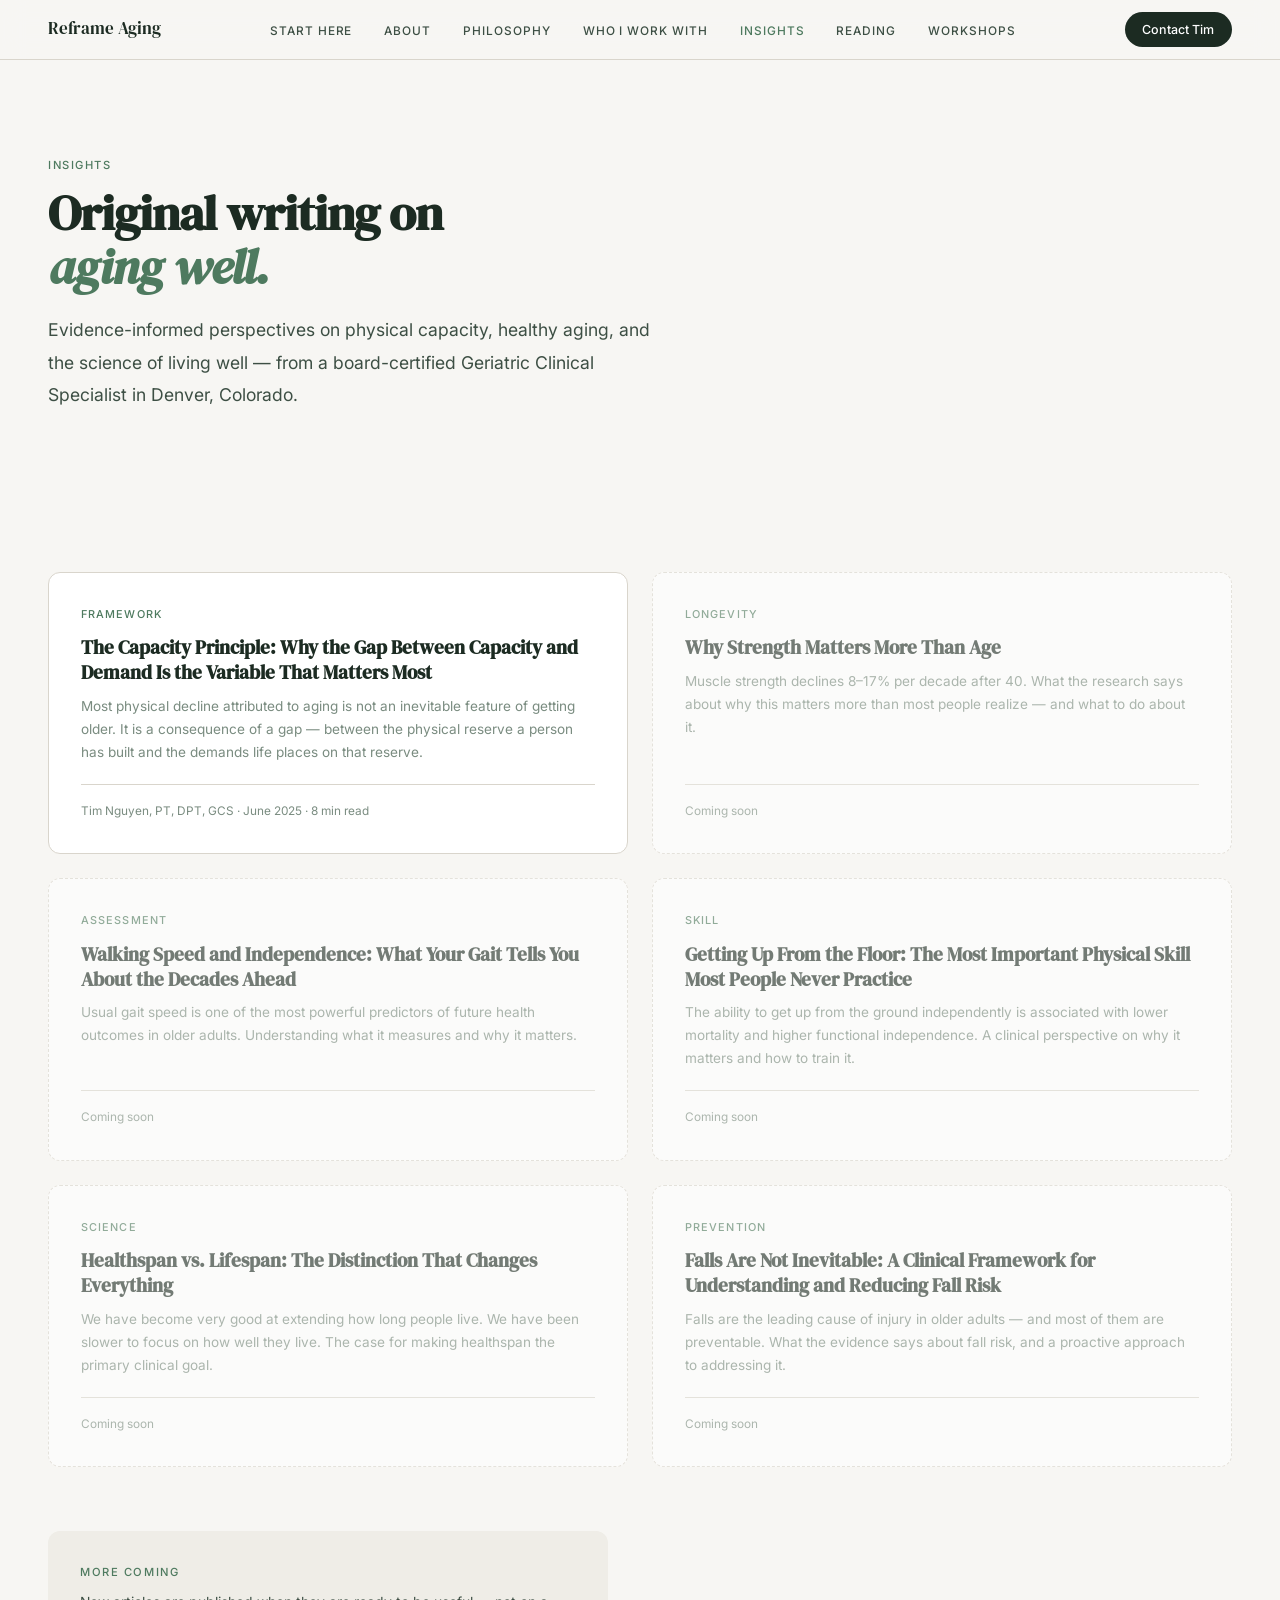
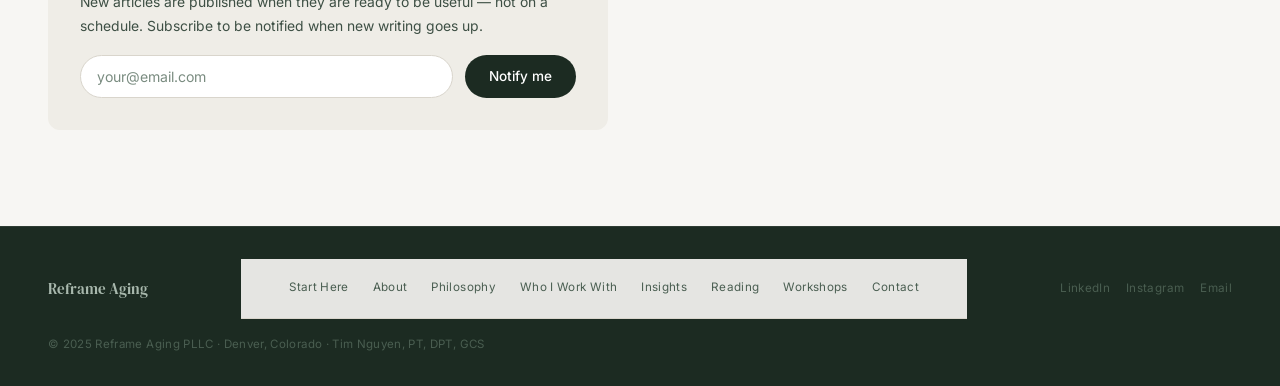
==== commit 005f4812: "Update index.html" ====
--- a/insights/index.html
+++ b/insights/index.html
@@ -3,17 +3,16 @@
 <head>
 <meta charset="UTF-8">
 <meta name="viewport" content="width=device-width, initial-scale=1.0">
-<title>The Capacity Principle &mdash; Reframe Aging | Tim Nguyen, PT, DPT, GCS</title>
-<meta name="description" content="Most physical decline attributed to aging is not inevitable — it is a gap between physical capacity and life's demands. Tim Nguyen, PT, DPT, GCS explains the Capacity Principle and why building reserve early changes everything.">
-<link rel="canonical" href="https://reframeaging.com/insights/the-capacity-principle.html">
-<meta property="og:title" content="The Capacity Principle — Reframe Aging">
-<meta property="og:description" content="Why the gap between physical capacity and life's demands — not age itself — determines how people age. By Tim Nguyen, PT, DPT, GCS.">
-<meta property="og:url" content="https://reframeaging.com/insights/the-capacity-principle.html">
+<title>Insights &mdash; Reframe Aging | Tim Nguyen, PT, DPT, GCS</title>
+<meta name="description" content="Original writing from Tim Nguyen, PT, DPT, GCS on physical capacity, healthy aging, fall prevention, and the science of living well. Evidence-informed perspectives from a board-certified Geriatric Clinical Specialist in Denver.">
+<link rel="canonical" href="https://reframeaging.com/insights/">
+<meta property="og:title" content="Insights — Reframe Aging">
+<meta property="og:description" content="Original writing on physical capacity, healthy aging, and the science of living well. From a board-certified Geriatric Clinical Specialist in Denver.">
+<meta property="og:url" content="https://reframeaging.com/insights/">
 <meta property="og:image" content="https://reframeaging.com/og-image.jpg">
-<meta property="og:type" content="article">
 <meta name="twitter:card" content="summary_large_image">
 <script type="application/ld+json">
-{"@context":"https://schema.org","@type":"Article","headline":"The Capacity Principle: Why the Gap Between Capacity and Demand Is the Variable That Matters Most","description":"Most physical decline attributed to aging is not inevitable. It is a consequence of a gap between the physical reserve a person has built and the demands life places on that reserve.","author":{"@type":"Person","name":"Tim Nguyen","honorificSuffix":"PT, DPT, GCS","url":"https://reframeaging.com/about.html"},"publisher":{"@type":"Organization","name":"Reframe Aging PLLC","url":"https://reframeaging.com"},"datePublished":"2025-06-01","url":"https://reframeaging.com/insights/the-capacity-principle.html","keywords":["physical capacity","healthy aging","geriatric physical therapy","fall prevention","independence","longevity","Denver physical therapist"]}
+{"@context":"https://schema.org","@type":"Blog","name":"Reframe Aging Insights","description":"Original writing on physical capacity, healthy aging, and the science of living well.","url":"https://reframeaging.com/insights/","author":{"@type":"Person","name":"Tim Nguyen","honorificSuffix":"PT, DPT, GCS","url":"https://reframeaging.com/about.html"},"publisher":{"@type":"Organization","name":"Reframe Aging PLLC","url":"https://reframeaging.com"}}
 </script>
 <link rel="preconnect" href="https://fonts.googleapis.com">
 <link rel="preconnect" href="https://fonts.gstatic.com" crossorigin>
@@ -36,114 +35,69 @@
   <a class="nav-cta" href="../contact.html">Contact Tim</a>
 </nav>
 
-<div class="article-hero">
-  <div class="article-tag">Framework &middot; Foundational</div>
-  <h1>The Capacity Principle</h1>
-  <p class="lead">Why the gap between physical capacity and life&rsquo;s demands &mdash; not age itself &mdash; is the variable that determines how people age. And why building reserve early changes everything.</p>
+<div class="page-hero">
+  <div class="sec-eye">Insights</div>
+  <h1>Original writing on<br><em>aging well.</em></h1>
+  <p class="lead">Evidence-informed perspectives on physical capacity, healthy aging, and the science of living well &mdash; from a board-certified Geriatric Clinical Specialist in Denver, Colorado.</p>
 </div>
 
-<div class="article-meta-bar">
-  <span>Tim Nguyen, PT, DPT, GCS</span>
-  <span>June 2025</span>
-  <span>8 min read</span>
-</div>
+<section style="padding:3rem 3rem 6rem;">
 
-<div class="article-body">
-  <div class="prose">
+  <div class="insights-grid">
 
-    <p>The most common thing I hear from patients in their 60s and 70s who are struggling with something physical &mdash; balance, strength, getting off the floor, climbing stairs &mdash; is a version of the same sentence: <em>&ldquo;I guess this is just what happens when you get older.&rdquo;</em></p>
+    <a class="article-card" href="the-capacity-principle.html">
+      <div class="article-tag">Framework</div>
+      <h3>The Capacity Principle: Why the Gap Between Capacity and Demand Is the Variable That Matters Most</h3>
+      <p>Most physical decline attributed to aging is not an inevitable feature of getting older. It is a consequence of a gap &mdash; between the physical reserve a person has built and the demands life places on that reserve.</p>
+      <div class="article-meta">Tim Nguyen, PT, DPT, GCS &middot; June 2025 &middot; 8 min read</div>
+    </a>
 
-    <p>Most of the time, it is not.</p>
-
-    <p>What they are experiencing is real. The difficulty is real. But its cause is usually not age itself &mdash; it is capacity. Specifically, it is the consequence of a gap that has been quietly widening for years, between the physical reserve they have maintained and the demands that life continues to place on their bodies.</p>
-
-    <p>That distinction matters enormously. Because if the problem is age, there is nothing to be done. But if the problem is capacity &mdash; a reserve that has been allowed to erode, rather than one that was deliberately built and maintained &mdash; then there is quite a lot to be done. Most of it should have started earlier. Some of it can still start now.</p>
-
-    <h2>What capacity actually means</h2>
-
-    <p>Capacity, in the clinical sense I use it, is the physical reserve available to meet life&rsquo;s demands. Not your maximum performance under ideal conditions &mdash; your usable reserve under real conditions, including the unexpected ones.</p>
-
-    <p>Think about what a typical day requires. Walking across a parking lot, carrying groceries, climbing a flight of stairs, getting out of a low chair, bending down to pick something up, navigating a curb or an uneven sidewalk. For most adults in midlife, these tasks feel effortless &mdash; not because they are easy, but because they demand only a small fraction of the person&rsquo;s physical capacity. There is reserve to spare.</p>
-
-    <p>Now project that forward. Muscle strength declines roughly 8 to 17 percent per decade after 40, accelerating with age and inactivity. Aerobic capacity follows a similar trajectory. Balance and reaction time deteriorate. The demands of daily life do not change &mdash; the parking lot is still the same size, the stairs are still the same height &mdash; but the capacity available to meet those demands shrinks. Gradually at first, then more quickly.</p>
-
-    <p>The point at which demand exceeds capacity is the point at which independence begins to feel precarious. And by then, recovering the reserve that has been lost is far harder than maintaining it would have been.</p>
-
-    <h2>The cascade that follows</h2>
-
-    <p>When physical capacity drops below what daily life requires, something predictable happens. It does not happen all at once, but the sequence is consistent enough that I have started to think of it as a cascade.</p>
-
-    <p>First, movement becomes effortful. Tasks that used to feel automatic now require conscious effort and attention. The person begins to avoid them &mdash; not consciously, not dramatically, but the path of least resistance starts to favor sitting over standing, elevators over stairs, staying home over going out. Activity decreases.</p>
-
-    <p>Second, confidence erodes. Fear of falling, fear of pain, fear of not being able to do something begins to shape behavior. The person starts to organize their life around what they can safely do, rather than what they want to do. Social plans get cancelled. Activities get abandoned. The radius of life contracts.</p>
-
-    <p>Third, social engagement declines. This is not merely a quality-of-life issue &mdash; it is a health issue. Social isolation is associated with accelerated cognitive decline, increased mortality, and a cluster of physiological changes that drive further functional decline. Loneliness, it turns out, is not just uncomfortable. It is biologically harmful.</p>
-
-    <p>Fourth, functional decline compounds. As activity decreases, capacity decreases further. The gap widens. Tasks that were difficult become impossible. The person who was managing becomes the person who needs help.</p>
-
-    <p>Fifth, dependency. The thing that almost everyone says they most want to avoid becomes unavoidable &mdash; not because aging made it inevitable, but because the cascade, once underway, gathered its own momentum.</p>
-
-    <h2>When to build the reserve</h2>
-
-    <p>The answer is earlier than almost everyone thinks, and the reason is mathematical.</p>
-
-    <p>If you want to pick up a grandchild who weighs 25 pounds when you are 80, you need to be able to do a goblet squat with 30 to 35 pounds today &mdash; because your strength will decline in the intervening decades. If you want to hike a trail at 75, your VO2 max needs to be higher now than what most people consider adequate for their current age. The margin you build now is the independence you keep later.</p>
-
-    <p>Peter Attia calls this training for the Centenarian Decathlon &mdash; the idea that the right question is not &ldquo;can I do this now?&rdquo; but &ldquo;what do I need to be able to do now to still be doing it at 80 or 90?&rdquo; That reframing is clinically correct and, I think, genuinely motivating. It converts the vague anxiety of &ldquo;getting older&rdquo; into a specific, actionable target.</p>
-
-    <h2>What this means for how we approach care</h2>
-
-    <p>Traditional rehabilitation is oriented toward tertiary prevention &mdash; restoring function after something has gone wrong. That work is important, and Reframe Aging does it. But it is not sufficient.</p>
-
-    <p>The Capacity Principle demands that we also ask: what would it look like to work with someone ten years before the fall? Five years before the balance starts to go? At the moment when the person is still fully functional but already, quietly, losing ground?</p>
-
-    <p>This is the clinical space that Reframe Aging is built to occupy. Not a replacement for acute care, but a different point of entry &mdash; upstream, proactive, and oriented toward the decades ahead rather than the problem in front of us today.</p>
-
-    <p>The Geriatric Functional Milestones framework, which I co-authored with colleagues, is one tool for operationalizing this: a set of movement benchmarks that, when assessed routinely, can identify meaningful changes in physical function before they have compounded into limitations. Walking without an assistive device, rising from a chair, getting on and off the floor, standing on one leg &mdash; each is a proxy for the physical reserve required for independence. A meaningful change in any of them, in a six-month window, is not a reason for alarm. It is an invitation for assessment and intervention.</p>
-
-    <h2>A note on what this is not</h2>
-
-    <p>The Capacity Principle is not an argument that aging is optional, or that decline can be fully prevented, or that everyone who struggles physically has simply not tried hard enough. That would be both clinically incorrect and genuinely unkind.</p>
-
-    <p>People face illness, injury, genetics, socioeconomic barriers, and circumstances entirely outside their control. Healthy aging is not merely the sum of good personal investments &mdash; it requires communities, systems, and environments that make it possible. The American Geriatrics Society is right to emphasize this.</p>
-
-    <p>What the Capacity Principle does argue is that much of what we attribute to inevitable aging is modifiable. That the gap between capacity and demand is a clinical target. That building reserve &mdash; deliberately, proactively, and with evidence behind every step &mdash; changes outcomes in ways that are meaningful and measurable. And that the right time to start is almost always earlier than it feels.</p>
-
-    <hr>
-
-    <p><em>This article reflects the personal clinical perspective of Tim Nguyen, PT, DPT, GCS, and is informed by the Geriatric Functional Milestones research, the American Geriatrics Society White Paper on Healthy Aging, and Peter Attia&rsquo;s longevity framework as presented in Outlive. It is not a substitute for individualized clinical assessment or advice.</em></p>
-
-    <div class="author-bio">
-      <div class="author-avatar">TN</div>
-      <div class="author-bio-text">
-        <strong>Tim Nguyen, PT, DPT, GCS</strong>
-        <p>Tim is a Doctor of Physical Therapy and board-certified Geriatric Clinical Specialist practicing in Denver, Colorado. He is the founder of Reframe Aging PLLC and co-author of research on Geriatric Functional Milestones.</p>
-      </div>
+    <div class="article-card placeholder">
+      <div class="article-tag">Longevity</div>
+      <h3>Why Strength Matters More Than Age</h3>
+      <p>Muscle strength declines 8&ndash;17% per decade after 40. What the research says about why this matters more than most people realize &mdash; and what to do about it.</p>
+      <div class="article-meta">Coming soon</div>
     </div>
 
-    <div style="margin-top:3rem;padding:1.75rem;background:var(--accent-pale);border:1px solid var(--accent-light);border-radius:12px;">
-      <div class="sec-eye" style="margin-bottom:0.5rem;">Continue reading</div>
-      <div style="display:flex;gap:1rem;flex-wrap:wrap;margin-top:0.75rem;">
-        <a class="btn-ghost" href="../philosophy.html">The full philosophy</a>
-        <a class="btn-ghost" href="../work-with.html">Who I work with</a>
-        <a class="btn-ghost" href="../insights/">More insights</a>
-      </div>
+    <div class="article-card placeholder">
+      <div class="article-tag">Assessment</div>
+      <h3>Walking Speed and Independence: What Your Gait Tells You About the Decades Ahead</h3>
+      <p>Usual gait speed is one of the most powerful predictors of future health outcomes in older adults. Understanding what it measures and why it matters.</p>
+      <div class="article-meta">Coming soon</div>
+    </div>
+
+    <div class="article-card placeholder">
+      <div class="article-tag">Skill</div>
+      <h3>Getting Up From the Floor: The Most Important Physical Skill Most People Never Practice</h3>
+      <p>The ability to get up from the ground independently is associated with lower mortality and higher functional independence. A clinical perspective on why it matters and how to train it.</p>
+      <div class="article-meta">Coming soon</div>
+    </div>
+
+    <div class="article-card placeholder">
+      <div class="article-tag">Science</div>
+      <h3>Healthspan vs. Lifespan: The Distinction That Changes Everything</h3>
+      <p>We have become very good at extending how long people live. We have been slower to focus on how well they live. The case for making healthspan the primary clinical goal.</p>
+      <div class="article-meta">Coming soon</div>
+    </div>
+
+    <div class="article-card placeholder">
+      <div class="article-tag">Prevention</div>
+      <h3>Falls Are Not Inevitable: A Clinical Framework for Understanding and Reducing Fall Risk</h3>
+      <p>Falls are the leading cause of injury in older adults &mdash; and most of them are preventable. What the evidence says about fall risk, and a proactive approach to addressing it.</p>
+      <div class="article-meta">Coming soon</div>
     </div>
 
   </div>
-</div>
 
-<section class="newsletter" style="margin-top:0;">
-  <div class="newsletter-inner">
-    <div class="sec-eye">Stay Connected</div>
-    <h2>New articles, when they are ready.</h2>
-    <p>Subscribe to receive new writing from Reframe Aging &mdash; along with workshop announcements and resources.</p>
-    <form class="newsletter-form" action="#" method="post">
+  <div style="margin-top:4rem;padding:2rem;background:var(--bg-alt);border-radius:12px;max-width:560px;">
+    <div class="sec-eye" style="margin-bottom:0.5rem;">More coming</div>
+    <p style="font-size:0.87rem;color:var(--ink-mid);line-height:1.75;margin-bottom:1rem;">New articles are published when they are ready to be useful &mdash; not on a schedule. Subscribe to be notified when new writing goes up.</p>
+    <form class="newsletter-form" action="#" method="post" style="margin-top:0;">
       <input type="email" name="email" placeholder="your@email.com" required>
-      <button type="submit">Subscribe</button>
+      <button type="submit">Notify me</button>
     </form>
-    <p class="newsletter-note">No spam. Infrequent and worth reading.</p>
   </div>
+
 </section>
 
 <footer>
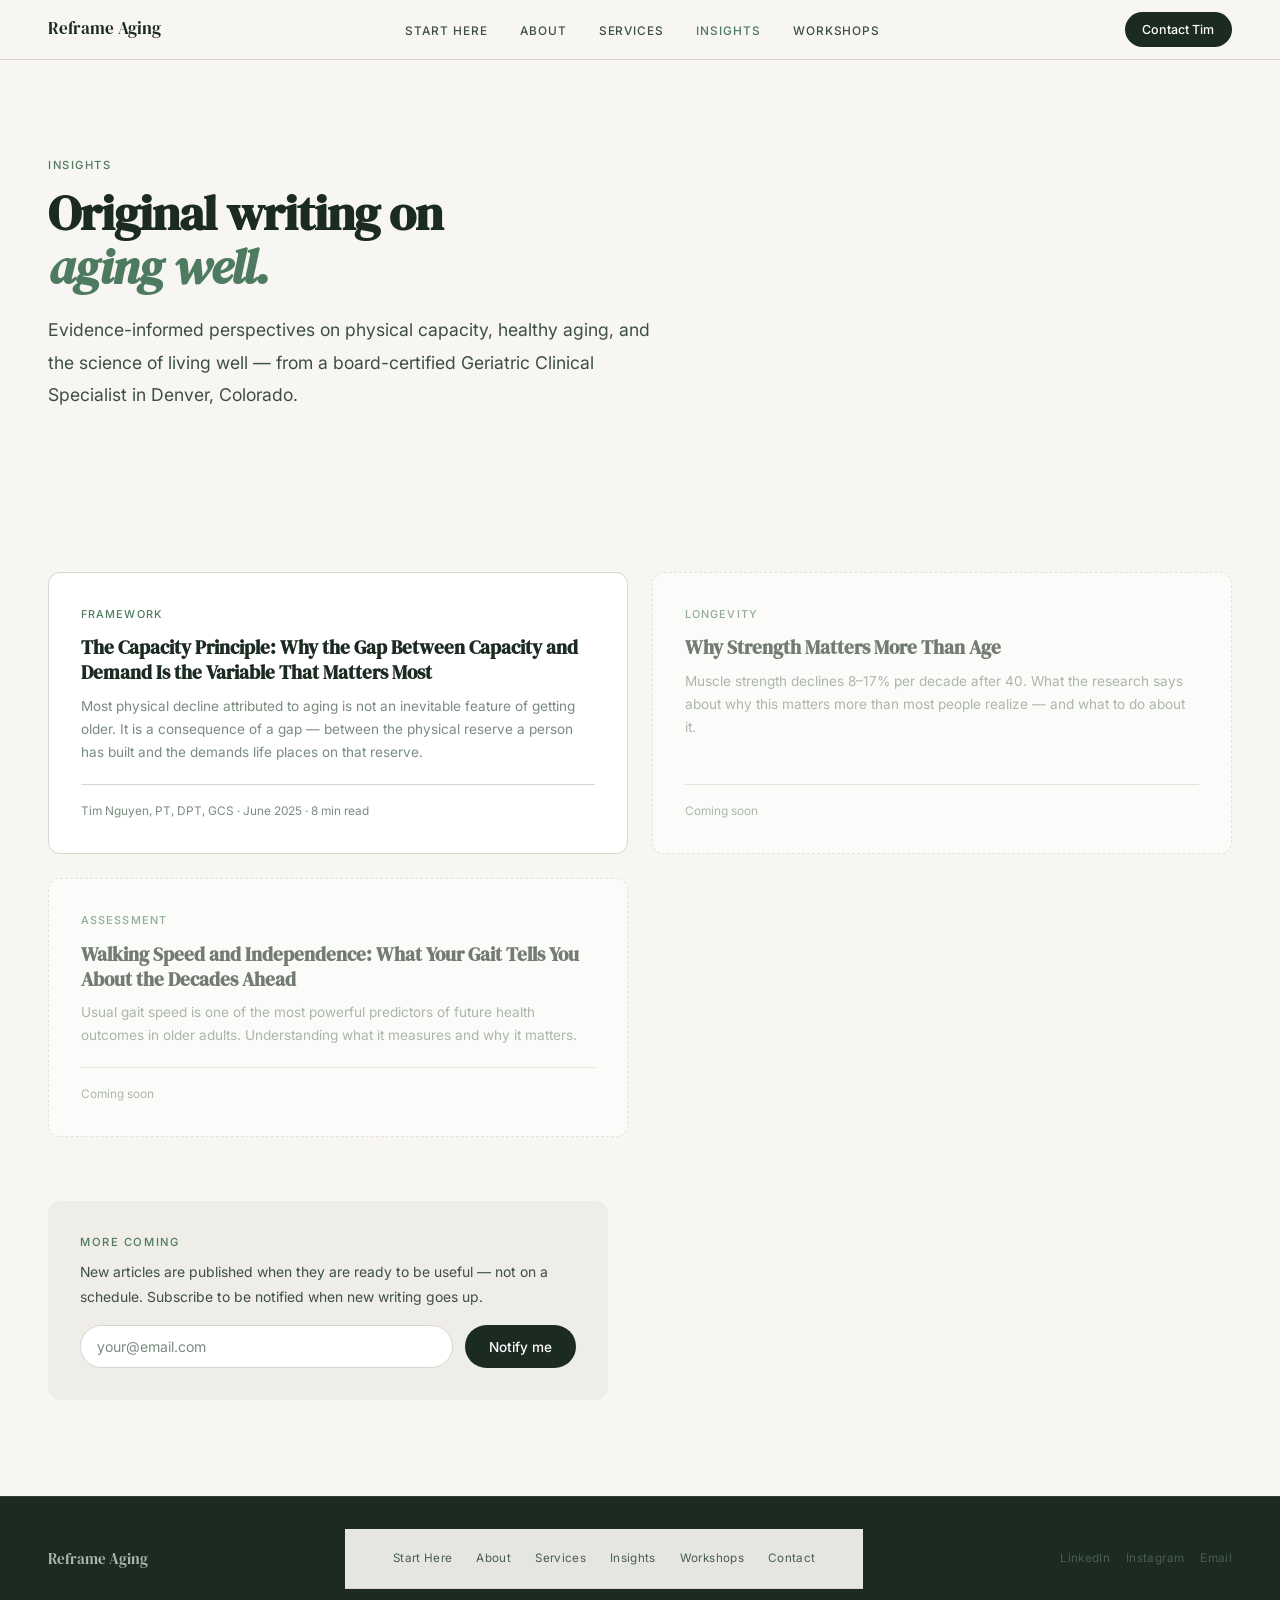
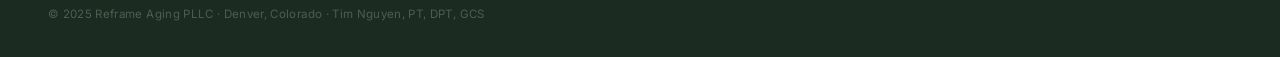
==== commit 24318e07: "Update index.html" ====
--- a/insights/index.html
+++ b/insights/index.html
@@ -26,10 +26,8 @@
   <ul class="nav-links">
     <li><a href="../start-here.html">Start Here</a></li>
     <li><a href="../about.html">About</a></li>
-    <li><a href="../philosophy.html">Philosophy</a></li>
-    <li><a href="../work-with.html">Who I Work With</a></li>
+    <li><a href="../work-with.html">Services</a></li>
     <li><a href="../insights/" aria-current="page">Insights</a></li>
-    <li><a href="../reading.html">Reading</a></li>
     <li><a href="../workshops.html">Workshops</a></li>
   </ul>
   <a class="nav-cta" href="../contact.html">Contact Tim</a>
@@ -66,27 +64,6 @@
       <div class="article-meta">Coming soon</div>
     </div>
 
-    <div class="article-card placeholder">
-      <div class="article-tag">Skill</div>
-      <h3>Getting Up From the Floor: The Most Important Physical Skill Most People Never Practice</h3>
-      <p>The ability to get up from the ground independently is associated with lower mortality and higher functional independence. A clinical perspective on why it matters and how to train it.</p>
-      <div class="article-meta">Coming soon</div>
-    </div>
-
-    <div class="article-card placeholder">
-      <div class="article-tag">Science</div>
-      <h3>Healthspan vs. Lifespan: The Distinction That Changes Everything</h3>
-      <p>We have become very good at extending how long people live. We have been slower to focus on how well they live. The case for making healthspan the primary clinical goal.</p>
-      <div class="article-meta">Coming soon</div>
-    </div>
-
-    <div class="article-card placeholder">
-      <div class="article-tag">Prevention</div>
-      <h3>Falls Are Not Inevitable: A Clinical Framework for Understanding and Reducing Fall Risk</h3>
-      <p>Falls are the leading cause of injury in older adults &mdash; and most of them are preventable. What the evidence says about fall risk, and a proactive approach to addressing it.</p>
-      <div class="article-meta">Coming soon</div>
-    </div>
-
   </div>
 
   <div style="margin-top:4rem;padding:2rem;background:var(--bg-alt);border-radius:12px;max-width:560px;">
@@ -105,10 +82,8 @@
   <nav class="footer-nav">
     <a href="../start-here.html" class="footer-link">Start Here</a>
     <a href="../about.html" class="footer-link">About</a>
-    <a href="../philosophy.html" class="footer-link">Philosophy</a>
-    <a href="../work-with.html" class="footer-link">Who I Work With</a>
+    <a href="../work-with.html" class="footer-link">Services</a>
     <a href="../insights/" class="footer-link">Insights</a>
-    <a href="../reading.html" class="footer-link">Reading</a>
     <a href="../workshops.html" class="footer-link">Workshops</a>
     <a href="../contact.html" class="footer-link">Contact</a>
   </nav>
--- a/styles.css
+++ b/styles.css
@@ -86,6 +86,11 @@
 /* ── BRAND BAR ── */
 .brand-bar { background: var(--accent); padding: 1.25rem 3rem; text-align: center; }
 .brand-bar p { font-family: var(--fd); font-size: clamp(1rem, 1.6vw, 1.3rem); color: #fff; font-style: italic; line-height: 1.5; max-width: 82ch; margin: 0 auto; opacity: 0.95; }
+
+.credibility-strip { background: var(--bg-alt); border-top: 1px solid var(--divider); border-bottom: 1px solid var(--divider); padding: 1.75rem 3rem; text-align: center; }
+.cred-line { font-size: 0.92rem; color: var(--ink-mid); line-height: 1.7; max-width: 74ch; margin: 0 auto 0.85rem; }
+.cred-highlights { display: flex; justify-content: center; gap: 0.6rem; flex-wrap: wrap; }
+.cred-highlights span { font-size: 0.72rem; font-weight: 500; letter-spacing: 0.04em; text-transform: uppercase; color: var(--accent); background: var(--accent-pale); border: 1px solid var(--accent-light); border-radius: 999px; padding: 0.35rem 0.85rem; }
 
 /* ── HERO (homepage) ── */
 .hero { min-height: 92vh; display: grid; grid-template-columns: 1fr 1fr; align-items: center; padding: 5rem 3rem 4rem; gap: 4rem; overflow: hidden; }
@@ -295,6 +300,7 @@
   .hero { grid-template-columns: 1fr; min-height: auto; padding: 3.5rem 1.5rem; gap: 2.5rem; }
   .hero-visual { display: none; }
   .brand-bar { padding: 1.1rem 1.5rem; }
+  .credibility-strip { padding: 1.5rem 1.5rem; }
   .pillars-grid, .reading-grid, .who-grid { grid-template-columns: 1fr; }
   .ws-grid { grid-template-columns: 1fr; }
   .cont-row { grid-template-columns: 1fr; }
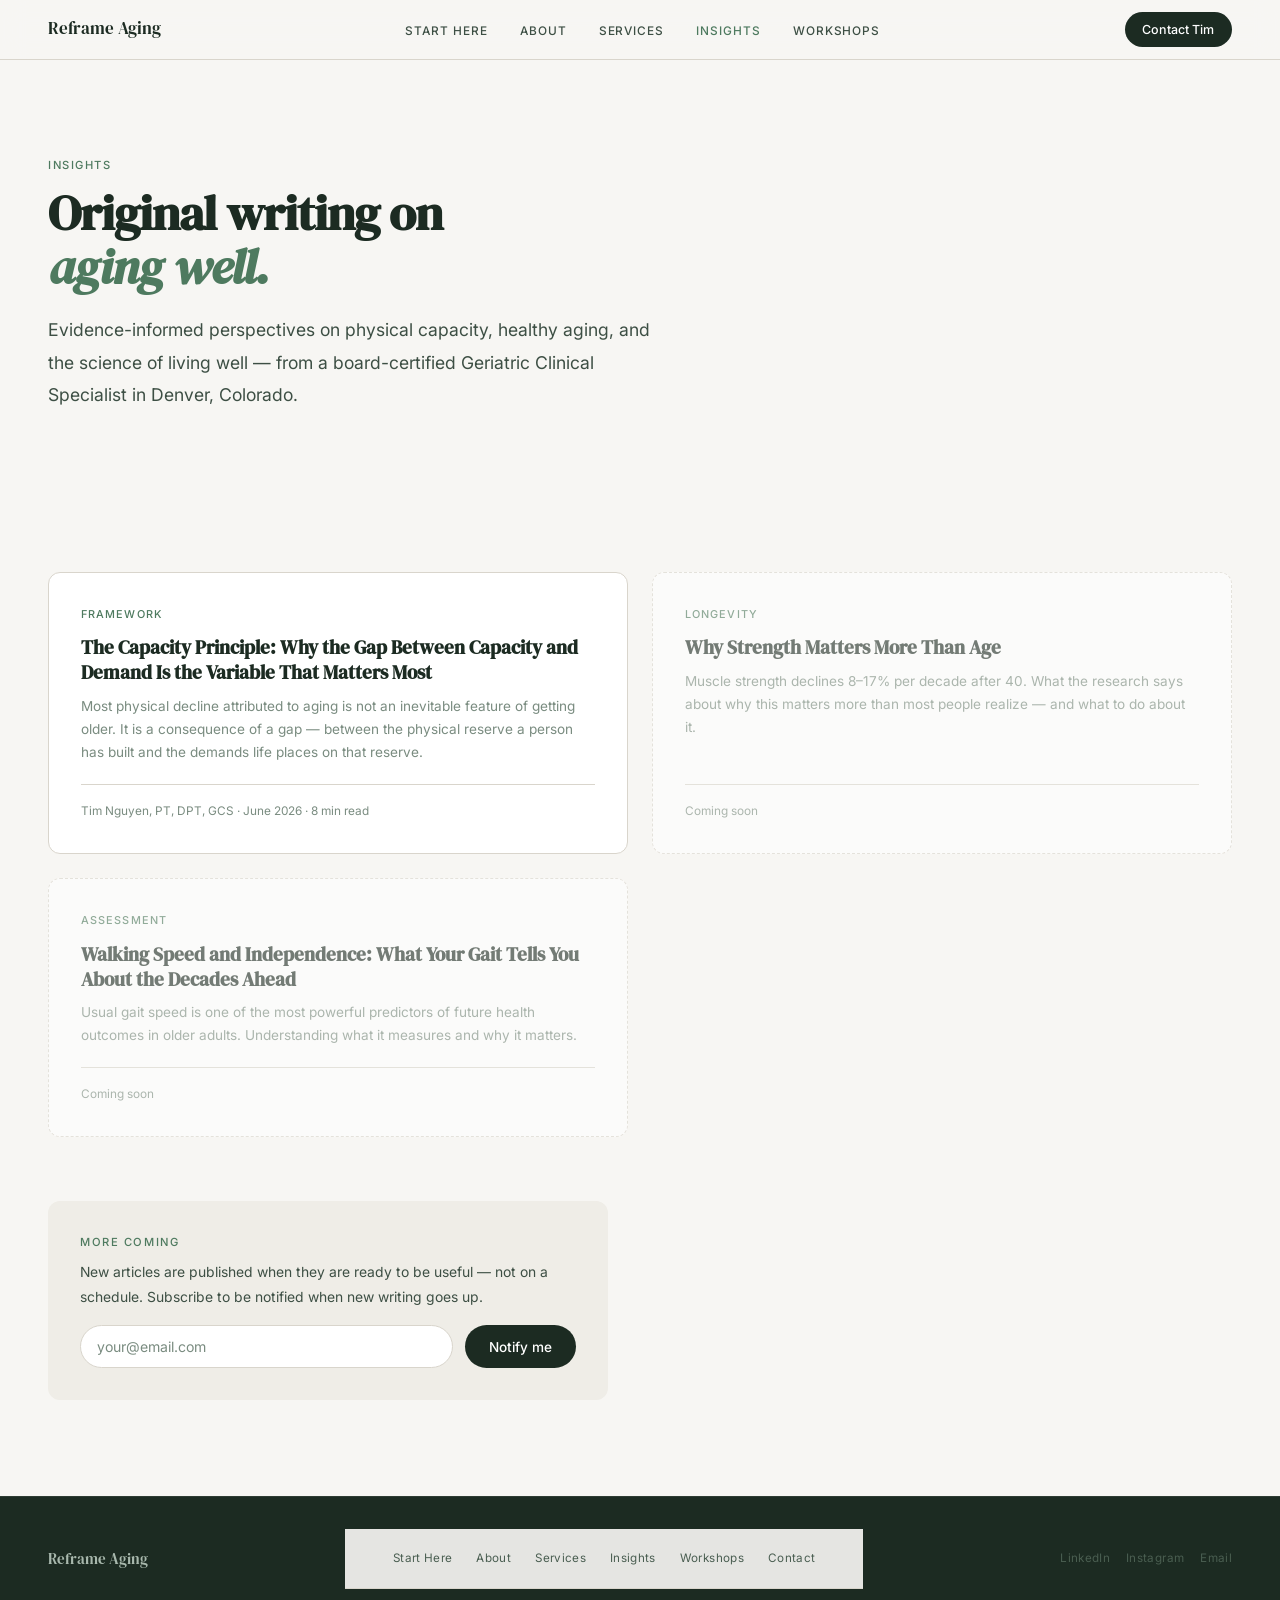
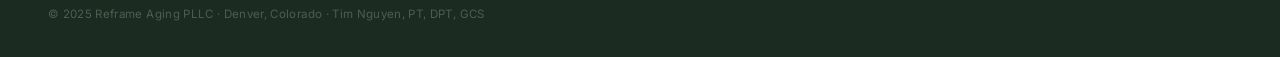
==== commit ff5f52cf: "Update index.html" ====
--- a/insights/index.html
+++ b/insights/index.html
@@ -47,7 +47,7 @@
       <div class="article-tag">Framework</div>
       <h3>The Capacity Principle: Why the Gap Between Capacity and Demand Is the Variable That Matters Most</h3>
       <p>Most physical decline attributed to aging is not an inevitable feature of getting older. It is a consequence of a gap &mdash; between the physical reserve a person has built and the demands life places on that reserve.</p>
-      <div class="article-meta">Tim Nguyen, PT, DPT, GCS &middot; June 2025 &middot; 8 min read</div>
+      <div class="article-meta">Tim Nguyen, PT, DPT, GCS &middot; June 2026 &middot; 8 min read</div>
     </a>
 
     <div class="article-card placeholder">
--- a/styles.css
+++ b/styles.css
@@ -381,3 +381,37 @@
   .insights-grid { grid-template-columns: 1fr; }
   .article-hero, .article-meta-bar, .article-body { padding-left: 1.5rem; padding-right: 1.5rem; }
 }
+
+/* === Brand wiring: logo lockups, hero goniometer, reserve divider === */
+.nav-logo { display: inline-flex; align-items: center; }
+.nav-logo svg { height: 30px; width: auto; display: block; }
+.footer-logo { display: inline-flex; align-items: center; }
+.footer-logo svg { height: 26px; width: auto; display: block; }
+
+/* Reserve-line divider — the recurring brand motif on every .rule */
+hr.rule { border: 0; height: 24px; width: 140px; margin: 3.5rem auto; background: url('data:image/svg+xml;utf8,<svg xmlns="http://www.w3.org/2000/svg" viewBox="0 0 140 24"><line x1="2" y1="14" x2="116" y2="14" stroke="%23D9D5CC" stroke-width="1.1"/><path d="M116 14 C128 14 133 11 138 7" fill="none" stroke="%234E7A5F" stroke-width="1.4" stroke-linecap="round"/></svg>') no-repeat center / contain; }
+
+/* Hero goniometer (Range of Motion) */
+.gonio { width: 100%; height: 100%; }
+.gonio-field { fill: none; stroke: var(--divider); stroke-width: 1; }
+.gonio-fielddot { fill: none; stroke: var(--divider); stroke-width: 1; stroke-dasharray: 3 7; opacity: .7; }
+.gonio-fixed { stroke: var(--ink-muted); stroke-width: 2; stroke-linecap: round; opacity: .5; }
+.gonio-tick { stroke: var(--ink-muted); stroke-width: 1.4; stroke-linecap: round; opacity: .55; }
+.gonio-arc { fill: none; stroke: var(--accent); stroke-width: 3; stroke-linecap: round; stroke-dasharray: 325; stroke-dashoffset: 0; }
+.gonio-arm { transform-box: view-box; transform-origin: 130px 240px; transform: rotate(-120deg); }
+.gonio-armline { stroke: var(--ink); stroke-width: 2.4; stroke-linecap: round; }
+.gonio-hub { fill: var(--ink); }
+.gonio-hubring { fill: none; stroke: var(--accent); stroke-width: 1.4; }
+.gonio-dot { fill: var(--accent); stroke: var(--bg); stroke-width: 2; }
+.gonio-halo { fill: var(--accent); opacity: 0; }
+.gonio-metric { font-family: var(--fd); font-size: 46px; fill: var(--ink); }
+.gonio-sub { font-family: var(--fb); font-size: 10px; fill: var(--ink-muted); letter-spacing: .12em; }
+.gonio-tlbl { font-family: var(--fb); font-size: 9px; fill: var(--ink-muted); letter-spacing: .08em; }
+@media (prefers-reduced-motion: no-preference) {
+  .gonio-arc { stroke-dashoffset: 325; animation: gonioDraw 2.2s cubic-bezier(.33,0,.2,1) .3s forwards; }
+  .gonio-arm { transform: rotate(0deg); animation: gonioSweep 2.2s cubic-bezier(.33,0,.2,1) .3s forwards; }
+  .gonio-halo { animation: gonioHalo 3s ease-in-out 2.7s infinite; }
+}
+@keyframes gonioDraw { to { stroke-dashoffset: 0; } }
+@keyframes gonioSweep { from { transform: rotate(0deg); } to { transform: rotate(-120deg); } }
+@keyframes gonioHalo { 0%, 100% { opacity: 0; } 50% { opacity: .26; } }
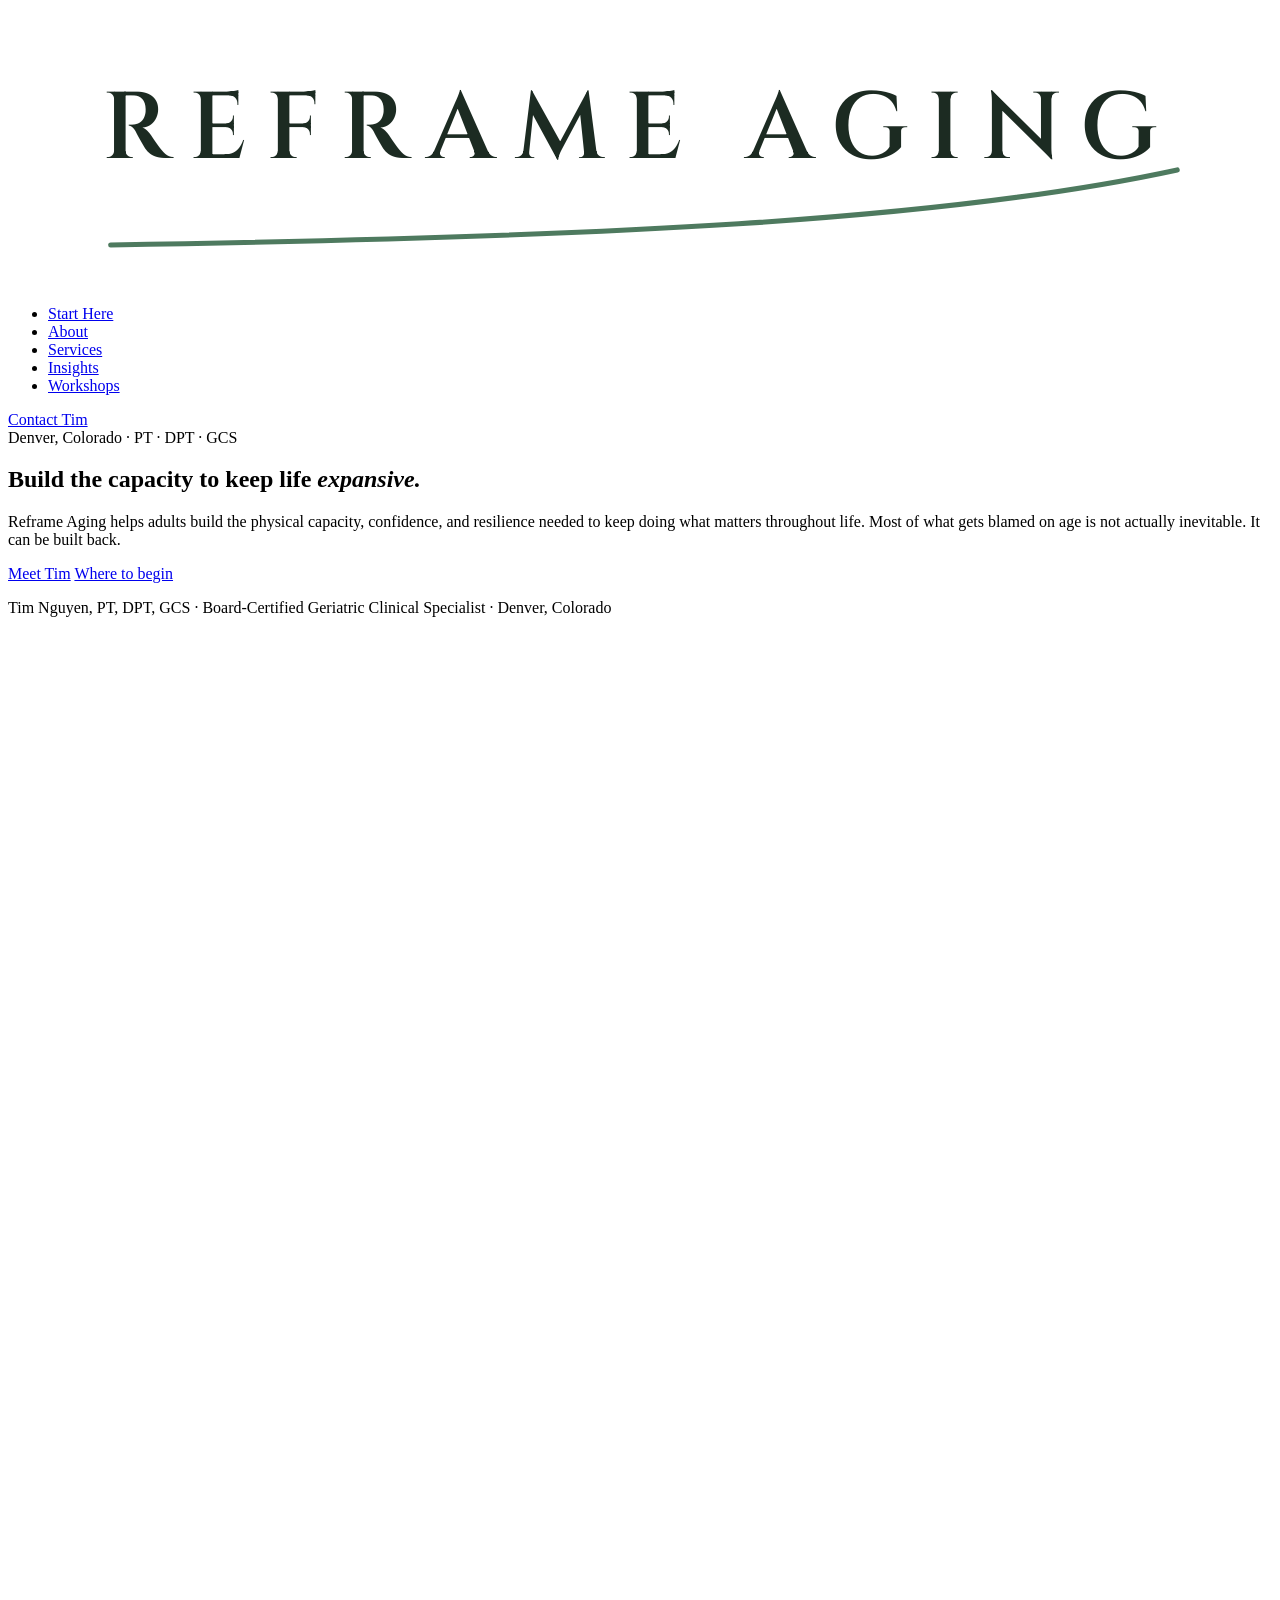
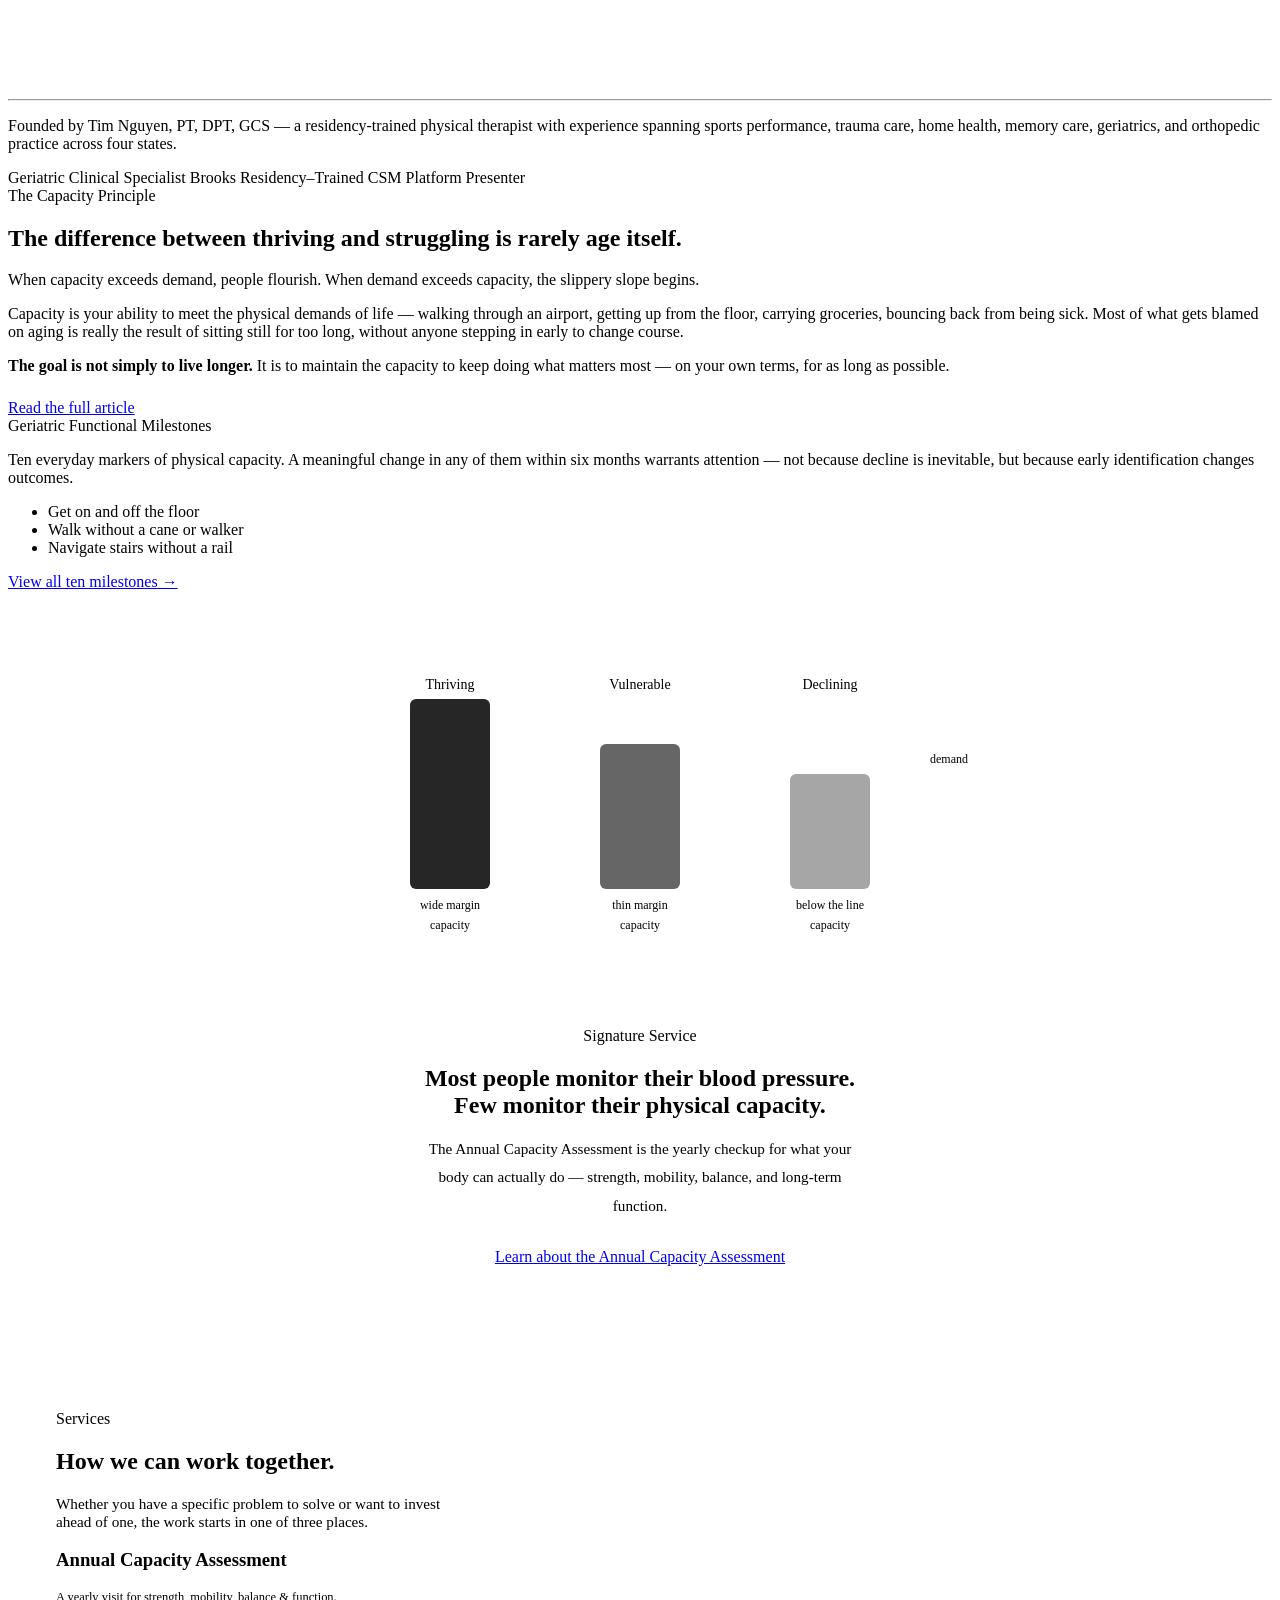
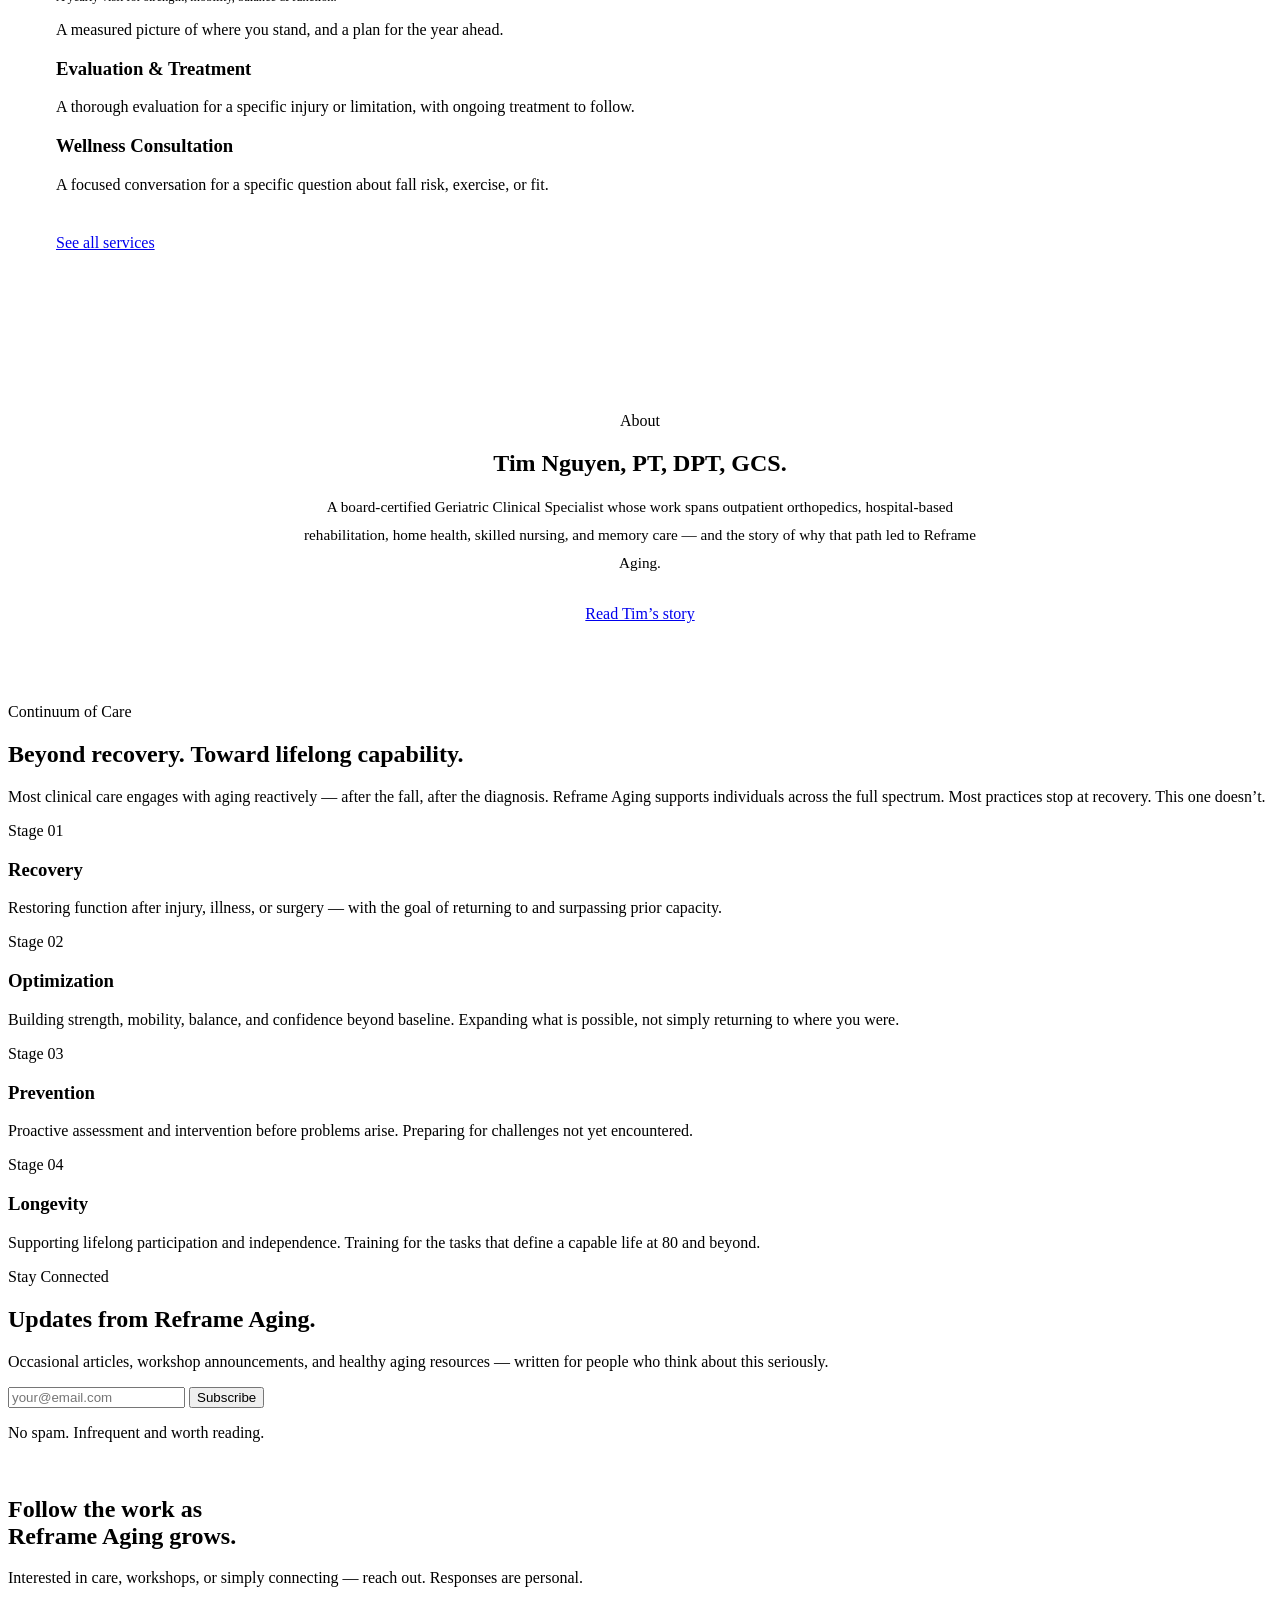
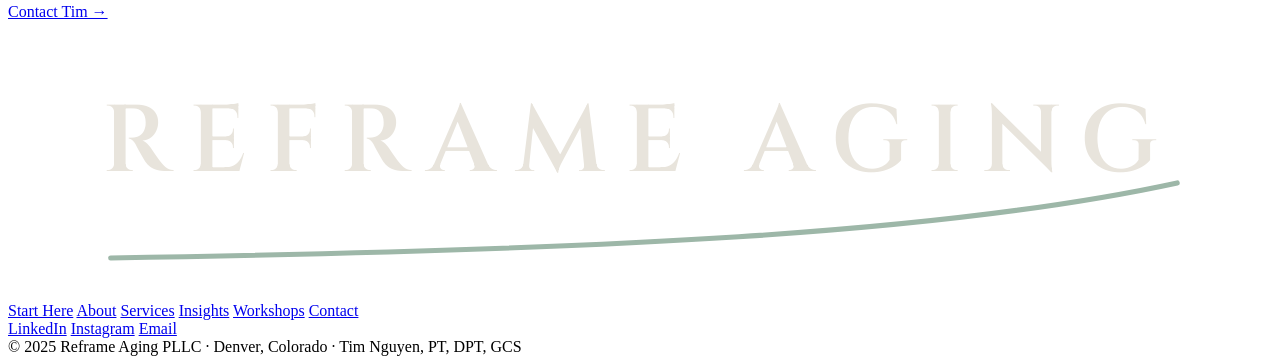
==== commit d0428679: "Update index.html" ====
--- a/insights/index.html
+++ b/insights/index.html
@@ -3,89 +3,217 @@
 <head>
 <meta charset="UTF-8">
 <meta name="viewport" content="width=device-width, initial-scale=1.0">
-<title>Insights &mdash; Reframe Aging | Tim Nguyen, PT, DPT, GCS</title>
-<meta name="description" content="Original writing from Tim Nguyen, PT, DPT, GCS on physical capacity, healthy aging, fall prevention, and the science of living well. Evidence-informed perspectives from a board-certified Geriatric Clinical Specialist in Denver.">
-<link rel="canonical" href="https://reframeaging.com/insights/">
-<meta property="og:title" content="Insights — Reframe Aging">
-<meta property="og:description" content="Original writing on physical capacity, healthy aging, and the science of living well. From a board-certified Geriatric Clinical Specialist in Denver.">
-<meta property="og:url" content="https://reframeaging.com/insights/">
+<title>Tim Nguyen, PT, DPT, GCS | Healthy Aging Physical Therapist in Denver | Reframe Aging</title>
+<meta name="description" content="Tim Nguyen, PT, DPT, GCS — board-certified Geriatric Clinical Specialist in Denver helping adults build physical capacity, resilience, and lifelong independence through evidence-informed care.">
+<meta name="author" content="Tim Nguyen, PT, DPT, GCS">
+<meta name="robots" content="index, follow, max-image-preview:large, max-snippet:-1, max-video-preview:-1">
+<link rel="canonical" href="https://reframeaging.com/">
+<meta name="geo.placename" content="Denver, Colorado">
+<meta name="geo.region" content="US-CO">
+<meta name="geo.position" content="39.7392;-104.9903">
+<meta property="og:type" content="website">
+<meta property="og:url" content="https://reframeaging.com/">
+<meta property="og:title" content="Reframe Aging | Tim Nguyen, PT, DPT, GCS | Denver, Colorado">
+<meta property="og:description" content="Physical capacity and healthy aging. Board-certified Geriatric Clinical Specialist in Denver helping adults build strength, resilience, and lifelong independence.">
 <meta property="og:image" content="https://reframeaging.com/og-image.jpg">
+<meta property="og:locale" content="en_US">
+<meta property="og:site_name" content="Reframe Aging">
 <meta name="twitter:card" content="summary_large_image">
+<meta name="twitter:title" content="Reframe Aging | Tim Nguyen, PT, DPT, GCS">
+<meta name="twitter:description" content="Physical capacity and healthy aging. Board-certified Geriatric Clinical Specialist in Denver, Colorado.">
+<meta name="twitter:image" content="https://reframeaging.com/og-image.jpg">
 <script type="application/ld+json">
-{"@context":"https://schema.org","@type":"Blog","name":"Reframe Aging Insights","description":"Original writing on physical capacity, healthy aging, and the science of living well.","url":"https://reframeaging.com/insights/","author":{"@type":"Person","name":"Tim Nguyen","honorificSuffix":"PT, DPT, GCS","url":"https://reframeaging.com/about.html"},"publisher":{"@type":"Organization","name":"Reframe Aging PLLC","url":"https://reframeaging.com"}}
+{"@context":"https://schema.org","@graph":[{"@type":["MedicalBusiness","LocalBusiness"],"@id":"https://reframeaging.com/#business","name":"Reframe Aging PLLC","alternateName":"Reframe Aging","description":"Physical capacity and healthy aging professional platform in Denver, Colorado. Geriatric physical therapy, fall prevention, balance training, vestibular rehabilitation, and longevity-focused care.","url":"https://reframeaging.com","email":"tim@reframeaging.com","address":{"@type":"PostalAddress","addressLocality":"Denver","addressRegion":"CO","addressCountry":"US"},"geo":{"@type":"GeoCoordinates","latitude":39.7392,"longitude":-104.9903},"areaServed":{"@type":"City","name":"Denver"},"medicalSpecialty":["Geriatrics","PhysicalTherapy"],"sameAs":["https://www.instagram.com/reframeaging/","https://www.linkedin.com/in/timnguyen-pt/"]},{"@type":"Person","@id":"https://reframeaging.com/#tim","name":"Tim Nguyen","honorificSuffix":"PT, DPT, GCS","jobTitle":"Doctor of Physical Therapy, Board-Certified Geriatric Clinical Specialist","description":"Tim Nguyen is a Doctor of Physical Therapy and Board-Certified Geriatric Clinical Specialist in Denver, Colorado specializing in healthy aging, physical capacity, fall prevention, balance, and vestibular rehabilitation.","worksFor":{"@id":"https://reframeaging.com/#business"},"url":"https://reframeaging.com","email":"tim@reframeaging.com","knowsAbout":["Geriatric Physical Therapy","Fall Prevention","Balance Training","Vestibular Rehabilitation","Osteoporosis","Healthy Aging","Longevity","Strength Training","Functional Independence","Physical Capacity"]},{"@type":"WebPage","@id":"https://reframeaging.com/#webpage","url":"https://reframeaging.com","name":"Reframe Aging | Physical Capacity &amp; Healthy Aging | Denver","isPartOf":{"@id":"https://reframeaging.com/#business"},"author":{"@id":"https://reframeaging.com/#tim"},"inLanguage":"en-US"},{"@type":"FAQPage","mainEntity":[{"@type":"Question","name":"What is a Geriatric Clinical Specialist (GCS)?","acceptedAnswer":{"@type":"Answer","text":"A Geriatric Clinical Specialist (GCS) is a board-certified physical therapist with advanced clinical expertise in geriatric care. Fewer than 1% of licensed physical therapists hold this credential, awarded by the American Board of Physical Therapy Specialties."}},{"@type":"Question","name":"What is the Capacity Principle?","acceptedAnswer":{"@type":"Answer","text":"The Capacity Principle is Reframe Aging's core framework: the difference between thriving and struggling as we age is capacity. When physical capacity exceeds life's demands, people flourish. Reframe Aging helps individuals build and maintain that reserve before it is needed."}},{"@type":"Question","name":"What does Reframe Aging offer?","acceptedAnswer":{"@type":"Answer","text":"Reframe Aging provides geriatric physical therapy, fall prevention, balance and vestibular rehabilitation, osteoporosis-focused exercise, strength training, and community education in Denver, Colorado — delivered by a board-certified Geriatric Clinical Specialist."}}]}]}
 </script>
 <link rel="preconnect" href="https://fonts.googleapis.com">
 <link rel="preconnect" href="https://fonts.gstatic.com" crossorigin>
-<link href="https://fonts.googleapis.com/css2?family=DM+Serif+Display:ital@0;1&family=Inter:wght@300;400;500&display=swap" rel="stylesheet">
-<link rel="stylesheet" href="../styles.css">
+<link href="https://fonts.googleapis.com/css2?family=Cinzel:wght@600&family=DM+Serif+Display:ital@0;1&family=Inter:wght@300;400;500&display=swap" rel="stylesheet">
+<link rel="icon" type="image/svg+xml" href="/brand/favicon-tile.svg">
+<link rel="stylesheet" href="styles.css">
 </head>
 <body>
 
 <nav>
-  <a class="nav-logo" href="../index.html">Reframe Aging</a>
+  <a class="nav-logo" href="index.html" aria-label="Reframe Aging — home">
+    <svg viewBox="0 0 320 70" role="img" aria-label="Reframe Aging"><text x="160" y="38" font-family="'Cinzel',Georgia,serif" font-weight="600" font-size="24" letter-spacing="5" fill="#1C2B22" text-anchor="middle">REFRAME AGING</text><path d="M26 60 C 150 58, 236 54, 296 41" fill="none" stroke="#4E7A5F" stroke-width="1.3" stroke-linecap="round"/></svg>
+  </a>
   <ul class="nav-links">
-    <li><a href="../start-here.html">Start Here</a></li>
-    <li><a href="../about.html">About</a></li>
-    <li><a href="../work-with.html">Services</a></li>
-    <li><a href="../insights/" aria-current="page">Insights</a></li>
-    <li><a href="../workshops.html">Workshops</a></li>
+    <li><a href="start-here.html">Start Here</a></li>
+    <li><a href="about.html">About</a></li>
+    <li><a href="work-with.html">Services</a></li>
+    <li><a href="insights/">Insights</a></li>
+    <li><a href="workshops.html">Workshops</a></li>
   </ul>
-  <a class="nav-cta" href="../contact.html">Contact Tim</a>
+  <a class="nav-cta" href="contact.html">Contact Tim</a>
 </nav>
 
-<div class="page-hero">
-  <div class="sec-eye">Insights</div>
-  <h1>Original writing on<br><em>aging well.</em></h1>
-  <p class="lead">Evidence-informed perspectives on physical capacity, healthy aging, and the science of living well &mdash; from a board-certified Geriatric Clinical Specialist in Denver, Colorado.</p>
+<section class="hero" id="top">
+  <div class="hero-content">
+    <div class="eyebrow">Denver, Colorado &middot; PT &middot; DPT &middot; GCS</div>
+    <h1>Build the capacity to keep life <em>expansive.</em></h1>
+    <p class="hero-sub">Reframe Aging helps adults build the physical capacity, confidence, and resilience needed to keep doing what matters throughout life. Most of what gets blamed on age is not actually inevitable. It can be built back.</p>
+    <div class="btn-actions">
+      <a class="btn-primary" href="about.html">Meet Tim</a>
+      <a class="btn-ghost" href="start-here.html">Where to begin</a>
+    </div>
+    <p class="hero-cred">Tim Nguyen, PT, DPT, GCS &middot; Board-Certified Geriatric Clinical Specialist &middot; Denver, Colorado</p>
+  </div>
+  <div class="hero-visual" aria-hidden="true">
+    <div class="rh-wrap">
+      <svg class="rh" viewBox="0 0 360 300" fill="none" xmlns="http://www.w3.org/2000/svg" role="img" aria-label="A constant demand line with a reserve line rising above it">
+        <path class="rh-fill" d="M30 215 L180 211 C 250 207 300 175 332 78 L332 219 L30 219 Z"/>
+        <line class="rh-demand" x1="30" y1="219" x2="332" y2="219"/>
+        <path class="rh-reserve" pathLength="100" d="M30 215 L180 211 C 250 207 300 175 332 78"/>
+        <circle class="rh-halo" cx="332" cy="78" r="11"/>
+        <circle class="rh-node" cx="332" cy="78" r="5"/>
+        <text class="rh-lbl" x="34" y="234">demand</text>
+        <text class="rh-lbl" x="332" y="64" text-anchor="end">capacity</text>
+      </svg>
+    </div>
+  </div>
+</section>
+
+<hr class="rule">
+
+<div class="credibility-strip">
+  <p class="cred-line">Founded by Tim Nguyen, PT, DPT, GCS &mdash; a residency-trained physical therapist with experience spanning sports performance, trauma care, home health, memory care, geriatrics, and orthopedic practice across four states.</p>
+  <div class="cred-highlights">
+    <span>Geriatric Clinical Specialist</span>
+    <span>Brooks Residency&#8211;Trained</span>
+    <span>CSM Platform Presenter</span>
+  </div>
 </div>
 
-<section style="padding:3rem 3rem 6rem;">
-
-  <div class="insights-grid">
-
-    <a class="article-card" href="the-capacity-principle.html">
-      <div class="article-tag">Framework</div>
-      <h3>The Capacity Principle: Why the Gap Between Capacity and Demand Is the Variable That Matters Most</h3>
-      <p>Most physical decline attributed to aging is not an inevitable feature of getting older. It is a consequence of a gap &mdash; between the physical reserve a person has built and the demands life places on that reserve.</p>
-      <div class="article-meta">Tim Nguyen, PT, DPT, GCS &middot; June 2026 &middot; 8 min read</div>
-    </a>
-
-    <div class="article-card placeholder">
-      <div class="article-tag">Longevity</div>
-      <h3>Why Strength Matters More Than Age</h3>
-      <p>Muscle strength declines 8&ndash;17% per decade after 40. What the research says about why this matters more than most people realize &mdash; and what to do about it.</p>
-      <div class="article-meta">Coming soon</div>
-    </div>
-
-    <div class="article-card placeholder">
-      <div class="article-tag">Assessment</div>
-      <h3>Walking Speed and Independence: What Your Gait Tells You About the Decades Ahead</h3>
-      <p>Usual gait speed is one of the most powerful predictors of future health outcomes in older adults. Understanding what it measures and why it matters.</p>
-      <div class="article-meta">Coming soon</div>
-    </div>
-
-  </div>
-
-  <div style="margin-top:4rem;padding:2rem;background:var(--bg-alt);border-radius:12px;max-width:560px;">
-    <div class="sec-eye" style="margin-bottom:0.5rem;">More coming</div>
-    <p style="font-size:0.87rem;color:var(--ink-mid);line-height:1.75;margin-bottom:1rem;">New articles are published when they are ready to be useful &mdash; not on a schedule. Subscribe to be notified when new writing goes up.</p>
-    <form class="newsletter-form" action="#" method="post" style="margin-top:0;">
-      <input type="email" name="email" placeholder="your@email.com" required>
-      <button type="submit">Notify me</button>
+<section class="capacity" id="philosophy">
+  <div class="sec-eye">The Capacity Principle</div>
+  <h2>The difference between thriving and struggling is rarely age itself.</h2>
+  <div class="cap-grid">
+    <div class="cap-left">
+      <div class="cap-quote">When capacity exceeds demand, people flourish. When demand exceeds capacity, the slippery slope begins.</div>
+      <p>Capacity is your ability to meet the physical demands of life &mdash; walking through an airport, getting up from the floor, carrying groceries, bouncing back from being sick. Most of what gets blamed on aging is really the result of sitting still for too long, without anyone stepping in early to change course.</p>
+      <div class="cap-reserve">
+        <p><strong>The goal is not simply to live longer.</strong> It is to maintain the capacity to keep doing what matters most &mdash; on your own terms, for as long as possible.</p>
+      </div>
+      <div class="btn-actions" style="margin-top:1.5rem;">
+        <a class="btn-ghost" href="insights/the-capacity-principle.html">Read the full article</a>
+      </div>
+    </div>
+    <div class="cap-right">
+      <div class="gfm-box">
+        <div class="gfm-label">Geriatric Functional Milestones</div>
+        <p>Ten everyday markers of physical capacity. A meaningful change in any of them within six months warrants attention &mdash; not because decline is inevitable, but because early identification changes outcomes.</p>
+        <ul class="gfm-list">
+          <li>Get on and off the floor</li>
+          <li>Walk without a cane or walker</li>
+          <li>Navigate stairs without a rail</li>
+        </ul>
+        <div class="btn-actions" style="margin-top:1rem;">
+          <a class="btn-ghost" href="insights/the-capacity-principle.html#milestones">View all ten milestones &rarr;</a>
+        </div>
+      </div>
+    </div>
+  </div>
+
+  <div class="cap-visual" style="margin-top:3rem;max-width:680px;margin-left:auto;margin-right:auto;">
+    <svg width="100%" viewBox="0 0 680 320" role="img" aria-labelledby="capvis-title capvis-desc">
+      <title id="capvis-title">Three states of capacity relative to demand</title>
+      <desc id="capvis-desc">Three panels showing a capacity bar against a fixed demand line. Thriving has a wide margin above the line. Vulnerable has a thin margin above the line. Declining has dropped below the line.</desc>
+      <line x1="60" y1="120" x2="620" y2="120" stroke="var(--ink-muted)" stroke-width="0.5" stroke-dasharray="4 4"/>
+      <text x="630" y="124" font-size="12" fill="var(--ink-muted)">demand</text>
+      <text x="150" y="50" text-anchor="middle" font-size="14" font-weight="500" fill="var(--ink-mid)">Thriving</text>
+      <rect x="110" y="60" width="80" height="190" rx="6" fill="var(--accent)" opacity="0.85"/>
+      <text x="150" y="270" text-anchor="middle" font-size="12" fill="var(--ink-muted)">wide margin</text>
+      <text x="340" y="50" text-anchor="middle" font-size="14" font-weight="500" fill="var(--ink-mid)">Vulnerable</text>
+      <rect x="300" y="105" width="80" height="145" rx="6" fill="var(--accent)" opacity="0.6"/>
+      <text x="340" y="270" text-anchor="middle" font-size="12" fill="var(--ink-muted)">thin margin</text>
+      <text x="530" y="50" text-anchor="middle" font-size="14" font-weight="500" fill="var(--ink-mid)">Declining</text>
+      <rect x="490" y="135" width="80" height="115" rx="6" fill="var(--ink-mid)" opacity="0.35"/>
+      <text x="530" y="270" text-anchor="middle" font-size="12" fill="var(--ink-muted)">below the line</text>
+      <text x="150" y="290" text-anchor="middle" font-size="12" fill="var(--ink)">capacity</text>
+      <text x="340" y="290" text-anchor="middle" font-size="12" fill="var(--ink)">capacity</text>
+      <text x="530" y="290" text-anchor="middle" font-size="12" fill="var(--ink)">capacity</text>
+    </svg>
+  </div>
+</section>
+
+<!-- ANNUAL CAPACITY ASSESSMENT TEASER -->
+<section style="padding:4rem 3rem;background:var(--bg);border-top:1px solid var(--divider);border-bottom:1px solid var(--divider);">
+  <div style="max-width:780px;margin:0 auto;text-align:center;">
+    <div class="sec-eye" style="justify-content:center;">Signature Service</div>
+    <h2 style="margin-bottom:1rem;">Most people monitor their blood pressure.<br>Few monitor their physical capacity.</h2>
+    <p style="font-size:0.95rem;color:var(--ink-mid);line-height:1.85;max-width:58ch;margin:0 auto 1.75rem;">The Annual Capacity Assessment is the yearly checkup for what your body can actually do &mdash; strength, mobility, balance, and long-term function.</p>
+    <a class="btn-ghost" href="work-with.html#assessment">Learn about the Annual Capacity Assessment</a>
+  </div>
+</section>
+
+<!-- SERVICES PREVIEW -->
+<section style="background:var(--bg-alt);padding:5rem 3rem;">
+  <div class="sec-eye">Services</div>
+  <h2>How we can work together.</h2>
+  <p style="max-width:52ch;margin-bottom:0;font-size:0.95rem;">Whether you have a specific problem to solve or want to invest ahead of one, the work starts in one of three places.</p>
+  <div class="who-grid" style="grid-template-columns:repeat(3,1fr);">
+    <div class="who-card" style="border-color:var(--accent);"><h3>Annual Capacity Assessment</h3><p style="font-size:0.78rem;color:var(--accent);font-weight:500;margin-bottom:0.4rem;">A yearly visit for strength, mobility, balance &amp; function.</p><p>A measured picture of where you stand, and a plan for the year ahead.</p></div>
+    <div class="who-card"><h3>Evaluation &amp; Treatment</h3><p>A thorough evaluation for a specific injury or limitation, with ongoing treatment to follow.</p></div>
+    <div class="who-card"><h3>Wellness Consultation</h3><p>A focused conversation for a specific question about fall risk, exercise, or fit.</p></div>
+  </div>
+  <div class="btn-actions" style="margin-top:2.5rem;">
+    <a class="btn-ghost" href="work-with.html">See all services</a>
+  </div>
+</section>
+
+<!-- ABOUT TEASER -->
+<section style="padding:5rem 3rem;">
+  <div style="max-width:680px;margin:0 auto;text-align:center;">
+    <div class="sec-eye" style="justify-content:center;">About</div>
+    <h2 style="margin-bottom:1rem;">Tim Nguyen, PT, DPT, GCS.</h2>
+    <p style="font-size:0.95rem;color:var(--ink-mid);line-height:1.85;margin-bottom:1.75rem;">A board-certified Geriatric Clinical Specialist whose work spans outpatient orthopedics, hospital-based rehabilitation, home health, skilled nursing, and memory care &mdash; and the story of why that path led to Reframe Aging.</p>
+    <a class="btn-ghost" href="about.html">Read Tim&rsquo;s story</a>
+  </div>
+</section>
+
+<section class="continuum" id="continuum">
+  <div class="sec-eye">Continuum of Care</div>
+  <h2>Beyond recovery. Toward lifelong capability.</h2>
+  <p class="continuum-sub">Most clinical care engages with aging reactively &mdash; after the fall, after the diagnosis. Reframe Aging supports individuals across the full spectrum. Most practices stop at recovery. This one doesn&rsquo;t.</p>
+  <div class="cont-row">
+    <article class="cont-card"><div class="cont-step">Stage 01</div><h3>Recovery</h3><p>Restoring function after injury, illness, or surgery &mdash; with the goal of returning to and surpassing prior capacity.</p></article>
+    <article class="cont-card"><div class="cont-step">Stage 02</div><h3>Optimization</h3><p>Building strength, mobility, balance, and confidence beyond baseline. Expanding what is possible, not simply returning to where you were.</p></article>
+    <article class="cont-card"><div class="cont-step">Stage 03</div><h3>Prevention</h3><p>Proactive assessment and intervention before problems arise. Preparing for challenges not yet encountered.</p></article>
+    <article class="cont-card"><div class="cont-step">Stage 04</div><h3>Longevity</h3><p>Supporting lifelong participation and independence. Training for the tasks that define a capable life at 80 and beyond.</p></article>
+  </div>
+</section>
+
+<section class="newsletter">
+  <div class="newsletter-inner">
+    <div class="sec-eye">Stay Connected</div>
+    <h2>Updates from Reframe Aging.</h2>
+    <p>Occasional articles, workshop announcements, and healthy aging resources &mdash; written for people who think about this seriously.</p>
+    <form class="newsletter-form" action="#" method="post">
+      <input type="email" name="email" placeholder="your@email.com" required aria-label="Email address">
+      <button type="submit">Subscribe</button>
     </form>
-  </div>
-
+    <p class="newsletter-note">No spam. Infrequent and worth reading.</p>
+  </div>
+</section>
+
+<section class="contact" id="contact">
+  <div class="sec-eye" style="color:rgba(255,255,255,0.7);text-align:center;margin-bottom:1.25rem">Get in touch</div>
+  <h2>Follow the work as<br>Reframe Aging grows.</h2>
+  <p>Interested in care, workshops, or simply connecting &mdash; reach out. Responses are personal.</p>
+  <a class="btn-primary" href="mailto:tim@reframeaging.com">Contact Tim &rarr;</a>
 </section>
 
 <footer>
-  <a class="footer-logo" href="../index.html">Reframe Aging</a>
+  <a class="footer-logo" href="index.html" aria-label="Reframe Aging — home">
+    <svg viewBox="0 0 320 70" role="img" aria-label="Reframe Aging"><text x="160" y="38" font-family="'Cinzel',Georgia,serif" font-weight="600" font-size="24" letter-spacing="5" fill="#E8E4DC" text-anchor="middle">REFRAME AGING</text><path d="M26 60 C 150 58, 236 54, 296 41" fill="none" stroke="#9DB7A8" stroke-width="1.3" stroke-linecap="round"/></svg>
+  </a>
   <nav class="footer-nav">
-    <a href="../start-here.html" class="footer-link">Start Here</a>
-    <a href="../about.html" class="footer-link">About</a>
-    <a href="../work-with.html" class="footer-link">Services</a>
-    <a href="../insights/" class="footer-link">Insights</a>
-    <a href="../workshops.html" class="footer-link">Workshops</a>
-    <a href="../contact.html" class="footer-link">Contact</a>
+    <a href="start-here.html" class="footer-link">Start Here</a>
+    <a href="about.html" class="footer-link">About</a>
+    <a href="work-with.html" class="footer-link">Services</a>
+    <a href="insights/" class="footer-link">Insights</a>
+    <a href="workshops.html" class="footer-link">Workshops</a>
+    <a href="contact.html" class="footer-link">Contact</a>
   </nav>
   <div class="footer-social">
     <a href="https://www.linkedin.com/in/timnguyen-pt/" target="_blank" rel="noopener noreferrer">LinkedIn</a>
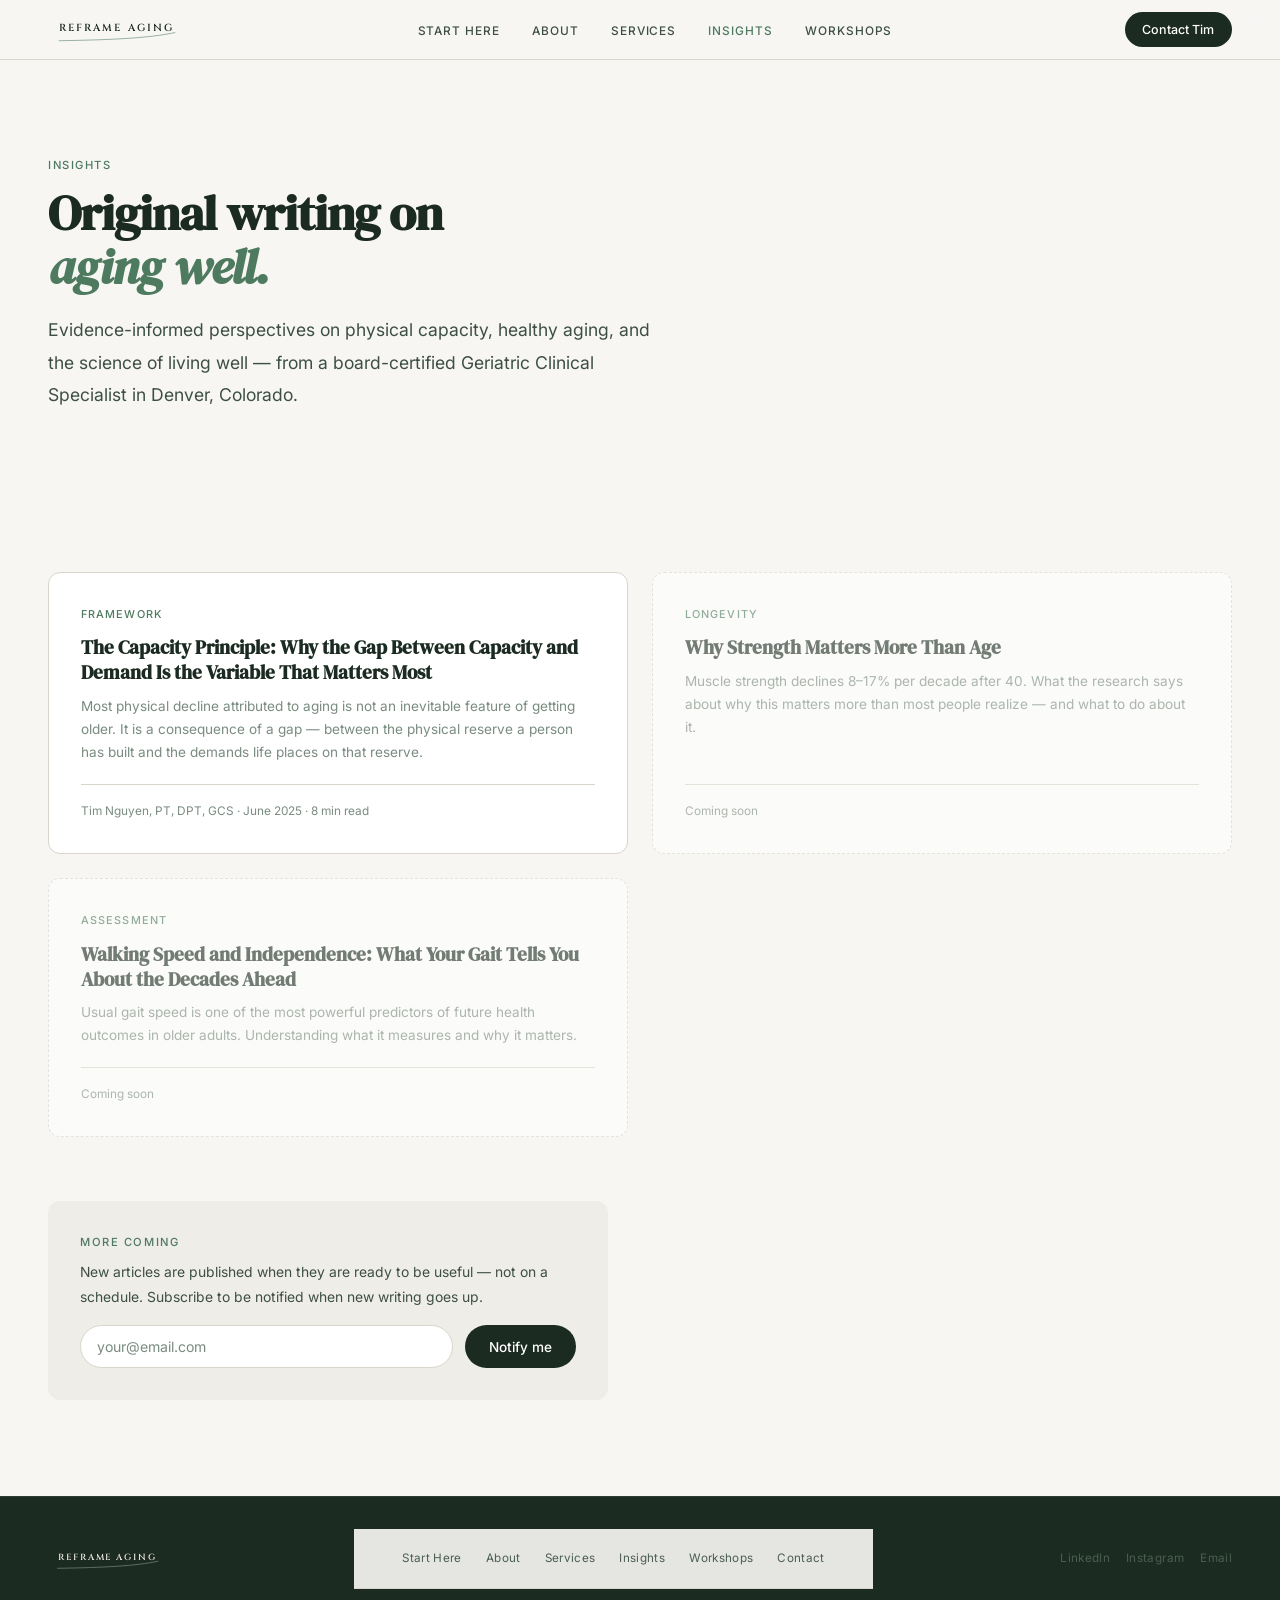
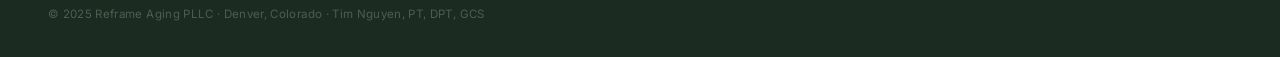
==== commit 5fdc93d1: "Update index.html" ====
--- a/insights/index.html
+++ b/insights/index.html
@@ -3,217 +3,94 @@
 <head>
 <meta charset="UTF-8">
 <meta name="viewport" content="width=device-width, initial-scale=1.0">
-<title>Tim Nguyen, PT, DPT, GCS | Healthy Aging Physical Therapist in Denver | Reframe Aging</title>
-<meta name="description" content="Tim Nguyen, PT, DPT, GCS — board-certified Geriatric Clinical Specialist in Denver helping adults build physical capacity, resilience, and lifelong independence through evidence-informed care.">
-<meta name="author" content="Tim Nguyen, PT, DPT, GCS">
-<meta name="robots" content="index, follow, max-image-preview:large, max-snippet:-1, max-video-preview:-1">
-<link rel="canonical" href="https://reframeaging.com/">
-<meta name="geo.placename" content="Denver, Colorado">
-<meta name="geo.region" content="US-CO">
-<meta name="geo.position" content="39.7392;-104.9903">
-<meta property="og:type" content="website">
-<meta property="og:url" content="https://reframeaging.com/">
-<meta property="og:title" content="Reframe Aging | Tim Nguyen, PT, DPT, GCS | Denver, Colorado">
-<meta property="og:description" content="Physical capacity and healthy aging. Board-certified Geriatric Clinical Specialist in Denver helping adults build strength, resilience, and lifelong independence.">
+<title>Insights &mdash; Reframe Aging | Tim Nguyen, PT, DPT, GCS</title>
+<meta name="description" content="Original writing from Tim Nguyen, PT, DPT, GCS on physical capacity, healthy aging, fall prevention, and the science of living well. Evidence-informed perspectives from a board-certified Geriatric Clinical Specialist in Denver.">
+<link rel="canonical" href="https://reframeaging.com/insights/">
+<meta property="og:title" content="Insights — Reframe Aging">
+<meta property="og:description" content="Original writing on physical capacity, healthy aging, and the science of living well. From a board-certified Geriatric Clinical Specialist in Denver.">
+<meta property="og:url" content="https://reframeaging.com/insights/">
 <meta property="og:image" content="https://reframeaging.com/og-image.jpg">
-<meta property="og:locale" content="en_US">
-<meta property="og:site_name" content="Reframe Aging">
 <meta name="twitter:card" content="summary_large_image">
-<meta name="twitter:title" content="Reframe Aging | Tim Nguyen, PT, DPT, GCS">
-<meta name="twitter:description" content="Physical capacity and healthy aging. Board-certified Geriatric Clinical Specialist in Denver, Colorado.">
-<meta name="twitter:image" content="https://reframeaging.com/og-image.jpg">
 <script type="application/ld+json">
-{"@context":"https://schema.org","@graph":[{"@type":["MedicalBusiness","LocalBusiness"],"@id":"https://reframeaging.com/#business","name":"Reframe Aging PLLC","alternateName":"Reframe Aging","description":"Physical capacity and healthy aging professional platform in Denver, Colorado. Geriatric physical therapy, fall prevention, balance training, vestibular rehabilitation, and longevity-focused care.","url":"https://reframeaging.com","email":"tim@reframeaging.com","address":{"@type":"PostalAddress","addressLocality":"Denver","addressRegion":"CO","addressCountry":"US"},"geo":{"@type":"GeoCoordinates","latitude":39.7392,"longitude":-104.9903},"areaServed":{"@type":"City","name":"Denver"},"medicalSpecialty":["Geriatrics","PhysicalTherapy"],"sameAs":["https://www.instagram.com/reframeaging/","https://www.linkedin.com/in/timnguyen-pt/"]},{"@type":"Person","@id":"https://reframeaging.com/#tim","name":"Tim Nguyen","honorificSuffix":"PT, DPT, GCS","jobTitle":"Doctor of Physical Therapy, Board-Certified Geriatric Clinical Specialist","description":"Tim Nguyen is a Doctor of Physical Therapy and Board-Certified Geriatric Clinical Specialist in Denver, Colorado specializing in healthy aging, physical capacity, fall prevention, balance, and vestibular rehabilitation.","worksFor":{"@id":"https://reframeaging.com/#business"},"url":"https://reframeaging.com","email":"tim@reframeaging.com","knowsAbout":["Geriatric Physical Therapy","Fall Prevention","Balance Training","Vestibular Rehabilitation","Osteoporosis","Healthy Aging","Longevity","Strength Training","Functional Independence","Physical Capacity"]},{"@type":"WebPage","@id":"https://reframeaging.com/#webpage","url":"https://reframeaging.com","name":"Reframe Aging | Physical Capacity &amp; Healthy Aging | Denver","isPartOf":{"@id":"https://reframeaging.com/#business"},"author":{"@id":"https://reframeaging.com/#tim"},"inLanguage":"en-US"},{"@type":"FAQPage","mainEntity":[{"@type":"Question","name":"What is a Geriatric Clinical Specialist (GCS)?","acceptedAnswer":{"@type":"Answer","text":"A Geriatric Clinical Specialist (GCS) is a board-certified physical therapist with advanced clinical expertise in geriatric care. Fewer than 1% of licensed physical therapists hold this credential, awarded by the American Board of Physical Therapy Specialties."}},{"@type":"Question","name":"What is the Capacity Principle?","acceptedAnswer":{"@type":"Answer","text":"The Capacity Principle is Reframe Aging's core framework: the difference between thriving and struggling as we age is capacity. When physical capacity exceeds life's demands, people flourish. Reframe Aging helps individuals build and maintain that reserve before it is needed."}},{"@type":"Question","name":"What does Reframe Aging offer?","acceptedAnswer":{"@type":"Answer","text":"Reframe Aging provides geriatric physical therapy, fall prevention, balance and vestibular rehabilitation, osteoporosis-focused exercise, strength training, and community education in Denver, Colorado — delivered by a board-certified Geriatric Clinical Specialist."}}]}]}
+{"@context":"https://schema.org","@type":"Blog","name":"Reframe Aging Insights","description":"Original writing on physical capacity, healthy aging, and the science of living well.","url":"https://reframeaging.com/insights/","author":{"@type":"Person","name":"Tim Nguyen","honorificSuffix":"PT, DPT, GCS","url":"https://reframeaging.com/about.html"},"publisher":{"@type":"Organization","name":"Reframe Aging PLLC","url":"https://reframeaging.com"}}
 </script>
 <link rel="preconnect" href="https://fonts.googleapis.com">
 <link rel="preconnect" href="https://fonts.gstatic.com" crossorigin>
 <link href="https://fonts.googleapis.com/css2?family=Cinzel:wght@600&family=DM+Serif+Display:ital@0;1&family=Inter:wght@300;400;500&display=swap" rel="stylesheet">
 <link rel="icon" type="image/svg+xml" href="/brand/favicon-tile.svg">
-<link rel="stylesheet" href="styles.css">
+<link rel="stylesheet" href="../styles.css">
 </head>
 <body>
 
 <nav>
-  <a class="nav-logo" href="index.html" aria-label="Reframe Aging — home">
+  <a class="nav-logo" href="../index.html" aria-label="Reframe Aging — home">
     <svg viewBox="0 0 320 70" role="img" aria-label="Reframe Aging"><text x="160" y="38" font-family="'Cinzel',Georgia,serif" font-weight="600" font-size="24" letter-spacing="5" fill="#1C2B22" text-anchor="middle">REFRAME AGING</text><path d="M26 60 C 150 58, 236 54, 296 41" fill="none" stroke="#4E7A5F" stroke-width="1.3" stroke-linecap="round"/></svg>
   </a>
   <ul class="nav-links">
-    <li><a href="start-here.html">Start Here</a></li>
-    <li><a href="about.html">About</a></li>
-    <li><a href="work-with.html">Services</a></li>
-    <li><a href="insights/">Insights</a></li>
-    <li><a href="workshops.html">Workshops</a></li>
+    <li><a href="../start-here.html">Start Here</a></li>
+    <li><a href="../about.html">About</a></li>
+    <li><a href="../work-with.html">Services</a></li>
+    <li><a href="../insights/" aria-current="page">Insights</a></li>
+    <li><a href="../workshops.html">Workshops</a></li>
   </ul>
-  <a class="nav-cta" href="contact.html">Contact Tim</a>
+  <a class="nav-cta" href="../contact.html">Contact Tim</a>
 </nav>
 
-<section class="hero" id="top">
-  <div class="hero-content">
-    <div class="eyebrow">Denver, Colorado &middot; PT &middot; DPT &middot; GCS</div>
-    <h1>Build the capacity to keep life <em>expansive.</em></h1>
-    <p class="hero-sub">Reframe Aging helps adults build the physical capacity, confidence, and resilience needed to keep doing what matters throughout life. Most of what gets blamed on age is not actually inevitable. It can be built back.</p>
-    <div class="btn-actions">
-      <a class="btn-primary" href="about.html">Meet Tim</a>
-      <a class="btn-ghost" href="start-here.html">Where to begin</a>
-    </div>
-    <p class="hero-cred">Tim Nguyen, PT, DPT, GCS &middot; Board-Certified Geriatric Clinical Specialist &middot; Denver, Colorado</p>
-  </div>
-  <div class="hero-visual" aria-hidden="true">
-    <div class="rh-wrap">
-      <svg class="rh" viewBox="0 0 360 300" fill="none" xmlns="http://www.w3.org/2000/svg" role="img" aria-label="A constant demand line with a reserve line rising above it">
-        <path class="rh-fill" d="M30 215 L180 211 C 250 207 300 175 332 78 L332 219 L30 219 Z"/>
-        <line class="rh-demand" x1="30" y1="219" x2="332" y2="219"/>
-        <path class="rh-reserve" pathLength="100" d="M30 215 L180 211 C 250 207 300 175 332 78"/>
-        <circle class="rh-halo" cx="332" cy="78" r="11"/>
-        <circle class="rh-node" cx="332" cy="78" r="5"/>
-        <text class="rh-lbl" x="34" y="234">demand</text>
-        <text class="rh-lbl" x="332" y="64" text-anchor="end">capacity</text>
-      </svg>
-    </div>
-  </div>
-</section>
-
-<hr class="rule">
-
-<div class="credibility-strip">
-  <p class="cred-line">Founded by Tim Nguyen, PT, DPT, GCS &mdash; a residency-trained physical therapist with experience spanning sports performance, trauma care, home health, memory care, geriatrics, and orthopedic practice across four states.</p>
-  <div class="cred-highlights">
-    <span>Geriatric Clinical Specialist</span>
-    <span>Brooks Residency&#8211;Trained</span>
-    <span>CSM Platform Presenter</span>
-  </div>
+<div class="page-hero">
+  <div class="sec-eye">Insights</div>
+  <h1>Original writing on<br><em>aging well.</em></h1>
+  <p class="lead">Evidence-informed perspectives on physical capacity, healthy aging, and the science of living well &mdash; from a board-certified Geriatric Clinical Specialist in Denver, Colorado.</p>
 </div>
 
-<section class="capacity" id="philosophy">
-  <div class="sec-eye">The Capacity Principle</div>
-  <h2>The difference between thriving and struggling is rarely age itself.</h2>
-  <div class="cap-grid">
-    <div class="cap-left">
-      <div class="cap-quote">When capacity exceeds demand, people flourish. When demand exceeds capacity, the slippery slope begins.</div>
-      <p>Capacity is your ability to meet the physical demands of life &mdash; walking through an airport, getting up from the floor, carrying groceries, bouncing back from being sick. Most of what gets blamed on aging is really the result of sitting still for too long, without anyone stepping in early to change course.</p>
-      <div class="cap-reserve">
-        <p><strong>The goal is not simply to live longer.</strong> It is to maintain the capacity to keep doing what matters most &mdash; on your own terms, for as long as possible.</p>
-      </div>
-      <div class="btn-actions" style="margin-top:1.5rem;">
-        <a class="btn-ghost" href="insights/the-capacity-principle.html">Read the full article</a>
-      </div>
+<section style="padding:3rem 3rem 6rem;">
+
+  <div class="insights-grid">
+
+    <a class="article-card" href="the-capacity-principle.html">
+      <div class="article-tag">Framework</div>
+      <h3>The Capacity Principle: Why the Gap Between Capacity and Demand Is the Variable That Matters Most</h3>
+      <p>Most physical decline attributed to aging is not an inevitable feature of getting older. It is a consequence of a gap &mdash; between the physical reserve a person has built and the demands life places on that reserve.</p>
+      <div class="article-meta">Tim Nguyen, PT, DPT, GCS &middot; June 2025 &middot; 8 min read</div>
+    </a>
+
+    <div class="article-card placeholder">
+      <div class="article-tag">Longevity</div>
+      <h3>Why Strength Matters More Than Age</h3>
+      <p>Muscle strength declines 8&ndash;17% per decade after 40. What the research says about why this matters more than most people realize &mdash; and what to do about it.</p>
+      <div class="article-meta">Coming soon</div>
     </div>
-    <div class="cap-right">
-      <div class="gfm-box">
-        <div class="gfm-label">Geriatric Functional Milestones</div>
-        <p>Ten everyday markers of physical capacity. A meaningful change in any of them within six months warrants attention &mdash; not because decline is inevitable, but because early identification changes outcomes.</p>
-        <ul class="gfm-list">
-          <li>Get on and off the floor</li>
-          <li>Walk without a cane or walker</li>
-          <li>Navigate stairs without a rail</li>
-        </ul>
-        <div class="btn-actions" style="margin-top:1rem;">
-          <a class="btn-ghost" href="insights/the-capacity-principle.html#milestones">View all ten milestones &rarr;</a>
-        </div>
-      </div>
+
+    <div class="article-card placeholder">
+      <div class="article-tag">Assessment</div>
+      <h3>Walking Speed and Independence: What Your Gait Tells You About the Decades Ahead</h3>
+      <p>Usual gait speed is one of the most powerful predictors of future health outcomes in older adults. Understanding what it measures and why it matters.</p>
+      <div class="article-meta">Coming soon</div>
     </div>
+
   </div>
 
-  <div class="cap-visual" style="margin-top:3rem;max-width:680px;margin-left:auto;margin-right:auto;">
-    <svg width="100%" viewBox="0 0 680 320" role="img" aria-labelledby="capvis-title capvis-desc">
-      <title id="capvis-title">Three states of capacity relative to demand</title>
-      <desc id="capvis-desc">Three panels showing a capacity bar against a fixed demand line. Thriving has a wide margin above the line. Vulnerable has a thin margin above the line. Declining has dropped below the line.</desc>
-      <line x1="60" y1="120" x2="620" y2="120" stroke="var(--ink-muted)" stroke-width="0.5" stroke-dasharray="4 4"/>
-      <text x="630" y="124" font-size="12" fill="var(--ink-muted)">demand</text>
-      <text x="150" y="50" text-anchor="middle" font-size="14" font-weight="500" fill="var(--ink-mid)">Thriving</text>
-      <rect x="110" y="60" width="80" height="190" rx="6" fill="var(--accent)" opacity="0.85"/>
-      <text x="150" y="270" text-anchor="middle" font-size="12" fill="var(--ink-muted)">wide margin</text>
-      <text x="340" y="50" text-anchor="middle" font-size="14" font-weight="500" fill="var(--ink-mid)">Vulnerable</text>
-      <rect x="300" y="105" width="80" height="145" rx="6" fill="var(--accent)" opacity="0.6"/>
-      <text x="340" y="270" text-anchor="middle" font-size="12" fill="var(--ink-muted)">thin margin</text>
-      <text x="530" y="50" text-anchor="middle" font-size="14" font-weight="500" fill="var(--ink-mid)">Declining</text>
-      <rect x="490" y="135" width="80" height="115" rx="6" fill="var(--ink-mid)" opacity="0.35"/>
-      <text x="530" y="270" text-anchor="middle" font-size="12" fill="var(--ink-muted)">below the line</text>
-      <text x="150" y="290" text-anchor="middle" font-size="12" fill="var(--ink)">capacity</text>
-      <text x="340" y="290" text-anchor="middle" font-size="12" fill="var(--ink)">capacity</text>
-      <text x="530" y="290" text-anchor="middle" font-size="12" fill="var(--ink)">capacity</text>
-    </svg>
+  <div style="margin-top:4rem;padding:2rem;background:var(--bg-alt);border-radius:12px;max-width:560px;">
+    <div class="sec-eye" style="margin-bottom:0.5rem;">More coming</div>
+    <p style="font-size:0.87rem;color:var(--ink-mid);line-height:1.75;margin-bottom:1rem;">New articles are published when they are ready to be useful &mdash; not on a schedule. Subscribe to be notified when new writing goes up.</p>
+    <form class="newsletter-form" action="#" method="post" style="margin-top:0;">
+      <input type="email" name="email" placeholder="your@email.com" required>
+      <button type="submit">Notify me</button>
+    </form>
   </div>
-</section>
 
-<!-- ANNUAL CAPACITY ASSESSMENT TEASER -->
-<section style="padding:4rem 3rem;background:var(--bg);border-top:1px solid var(--divider);border-bottom:1px solid var(--divider);">
-  <div style="max-width:780px;margin:0 auto;text-align:center;">
-    <div class="sec-eye" style="justify-content:center;">Signature Service</div>
-    <h2 style="margin-bottom:1rem;">Most people monitor their blood pressure.<br>Few monitor their physical capacity.</h2>
-    <p style="font-size:0.95rem;color:var(--ink-mid);line-height:1.85;max-width:58ch;margin:0 auto 1.75rem;">The Annual Capacity Assessment is the yearly checkup for what your body can actually do &mdash; strength, mobility, balance, and long-term function.</p>
-    <a class="btn-ghost" href="work-with.html#assessment">Learn about the Annual Capacity Assessment</a>
-  </div>
-</section>
-
-<!-- SERVICES PREVIEW -->
-<section style="background:var(--bg-alt);padding:5rem 3rem;">
-  <div class="sec-eye">Services</div>
-  <h2>How we can work together.</h2>
-  <p style="max-width:52ch;margin-bottom:0;font-size:0.95rem;">Whether you have a specific problem to solve or want to invest ahead of one, the work starts in one of three places.</p>
-  <div class="who-grid" style="grid-template-columns:repeat(3,1fr);">
-    <div class="who-card" style="border-color:var(--accent);"><h3>Annual Capacity Assessment</h3><p style="font-size:0.78rem;color:var(--accent);font-weight:500;margin-bottom:0.4rem;">A yearly visit for strength, mobility, balance &amp; function.</p><p>A measured picture of where you stand, and a plan for the year ahead.</p></div>
-    <div class="who-card"><h3>Evaluation &amp; Treatment</h3><p>A thorough evaluation for a specific injury or limitation, with ongoing treatment to follow.</p></div>
-    <div class="who-card"><h3>Wellness Consultation</h3><p>A focused conversation for a specific question about fall risk, exercise, or fit.</p></div>
-  </div>
-  <div class="btn-actions" style="margin-top:2.5rem;">
-    <a class="btn-ghost" href="work-with.html">See all services</a>
-  </div>
-</section>
-
-<!-- ABOUT TEASER -->
-<section style="padding:5rem 3rem;">
-  <div style="max-width:680px;margin:0 auto;text-align:center;">
-    <div class="sec-eye" style="justify-content:center;">About</div>
-    <h2 style="margin-bottom:1rem;">Tim Nguyen, PT, DPT, GCS.</h2>
-    <p style="font-size:0.95rem;color:var(--ink-mid);line-height:1.85;margin-bottom:1.75rem;">A board-certified Geriatric Clinical Specialist whose work spans outpatient orthopedics, hospital-based rehabilitation, home health, skilled nursing, and memory care &mdash; and the story of why that path led to Reframe Aging.</p>
-    <a class="btn-ghost" href="about.html">Read Tim&rsquo;s story</a>
-  </div>
-</section>
-
-<section class="continuum" id="continuum">
-  <div class="sec-eye">Continuum of Care</div>
-  <h2>Beyond recovery. Toward lifelong capability.</h2>
-  <p class="continuum-sub">Most clinical care engages with aging reactively &mdash; after the fall, after the diagnosis. Reframe Aging supports individuals across the full spectrum. Most practices stop at recovery. This one doesn&rsquo;t.</p>
-  <div class="cont-row">
-    <article class="cont-card"><div class="cont-step">Stage 01</div><h3>Recovery</h3><p>Restoring function after injury, illness, or surgery &mdash; with the goal of returning to and surpassing prior capacity.</p></article>
-    <article class="cont-card"><div class="cont-step">Stage 02</div><h3>Optimization</h3><p>Building strength, mobility, balance, and confidence beyond baseline. Expanding what is possible, not simply returning to where you were.</p></article>
-    <article class="cont-card"><div class="cont-step">Stage 03</div><h3>Prevention</h3><p>Proactive assessment and intervention before problems arise. Preparing for challenges not yet encountered.</p></article>
-    <article class="cont-card"><div class="cont-step">Stage 04</div><h3>Longevity</h3><p>Supporting lifelong participation and independence. Training for the tasks that define a capable life at 80 and beyond.</p></article>
-  </div>
-</section>
-
-<section class="newsletter">
-  <div class="newsletter-inner">
-    <div class="sec-eye">Stay Connected</div>
-    <h2>Updates from Reframe Aging.</h2>
-    <p>Occasional articles, workshop announcements, and healthy aging resources &mdash; written for people who think about this seriously.</p>
-    <form class="newsletter-form" action="#" method="post">
-      <input type="email" name="email" placeholder="your@email.com" required aria-label="Email address">
-      <button type="submit">Subscribe</button>
-    </form>
-    <p class="newsletter-note">No spam. Infrequent and worth reading.</p>
-  </div>
-</section>
-
-<section class="contact" id="contact">
-  <div class="sec-eye" style="color:rgba(255,255,255,0.7);text-align:center;margin-bottom:1.25rem">Get in touch</div>
-  <h2>Follow the work as<br>Reframe Aging grows.</h2>
-  <p>Interested in care, workshops, or simply connecting &mdash; reach out. Responses are personal.</p>
-  <a class="btn-primary" href="mailto:tim@reframeaging.com">Contact Tim &rarr;</a>
 </section>
 
 <footer>
-  <a class="footer-logo" href="index.html" aria-label="Reframe Aging — home">
+  <a class="footer-logo" href="../index.html" aria-label="Reframe Aging — home">
     <svg viewBox="0 0 320 70" role="img" aria-label="Reframe Aging"><text x="160" y="38" font-family="'Cinzel',Georgia,serif" font-weight="600" font-size="24" letter-spacing="5" fill="#E8E4DC" text-anchor="middle">REFRAME AGING</text><path d="M26 60 C 150 58, 236 54, 296 41" fill="none" stroke="#9DB7A8" stroke-width="1.3" stroke-linecap="round"/></svg>
   </a>
   <nav class="footer-nav">
-    <a href="start-here.html" class="footer-link">Start Here</a>
-    <a href="about.html" class="footer-link">About</a>
-    <a href="work-with.html" class="footer-link">Services</a>
-    <a href="insights/" class="footer-link">Insights</a>
-    <a href="workshops.html" class="footer-link">Workshops</a>
-    <a href="contact.html" class="footer-link">Contact</a>
+    <a href="../start-here.html" class="footer-link">Start Here</a>
+    <a href="../about.html" class="footer-link">About</a>
+    <a href="../work-with.html" class="footer-link">Services</a>
+    <a href="../insights/" class="footer-link">Insights</a>
+    <a href="../workshops.html" class="footer-link">Workshops</a>
+    <a href="../contact.html" class="footer-link">Contact</a>
   </nav>
   <div class="footer-social">
     <a href="https://www.linkedin.com/in/timnguyen-pt/" target="_blank" rel="noopener noreferrer">LinkedIn</a>
--- a/styles.css
+++ b/styles.css
@@ -0,0 +1,443 @@
+/* ═══════════════════════════════════════════════════════════
+   REFRAME AGING — styles.css
+   Tim Nguyen, PT, DPT, GCS | Denver, Colorado
+   © 2025 Reframe Aging PLLC
+═══════════════════════════════════════════════════════════ */
+
+*, *::before, *::after { box-sizing: border-box; margin: 0; padding: 0; }
+
+:root {
+  --bg: #F7F6F3;
+  --bg-alt: #EFEDE7;
+  --surface: #FFFFFF;
+  --ink: #1C2B22;
+  --ink-mid: #3D4F44;
+  --ink-muted: #7A8C80;
+  --accent: #4E7A5F;
+  --accent-hover: #3D6A4E;
+  --accent-light: #D6E8DC;
+  --accent-pale: #EBF3EE;
+  --divider: #D9D5CC;
+  --dark: #1C2B22;
+  --dark-surface: rgba(255,255,255,0.05);
+  --dark-border: rgba(255,255,255,0.08);
+  --dark-text: #A8B8AD;
+  --dark-bright: #E8EDE9;
+  --dark-accent: #8CB89B;
+  --fd: 'DM Serif Display', Georgia, serif;
+  --fb: 'Inter', system-ui, -apple-system, sans-serif;
+}
+
+html { scroll-behavior: smooth; }
+
+body {
+  font-family: var(--fb);
+  background: var(--bg);
+  color: var(--ink);
+  font-size: 16px;
+  line-height: 1.7;
+  -webkit-font-smoothing: antialiased;
+  -moz-osx-font-smoothing: grayscale;
+}
+
+:focus-visible { outline: 2px solid var(--accent); outline-offset: 3px; border-radius: 3px; }
+
+@media (prefers-reduced-motion: reduce) {
+  *, *::before, *::after { animation-duration: 0.01ms !important; transition-duration: 0.01ms !important; }
+  html { scroll-behavior: auto; }
+}
+
+/* ── NAV ── */
+nav {
+  position: sticky; top: 0; z-index: 100;
+  background: rgba(247,246,243,0.92);
+  backdrop-filter: blur(12px); -webkit-backdrop-filter: blur(12px);
+  border-bottom: 1px solid var(--divider);
+  padding: 0 3rem;
+  display: flex; align-items: center; justify-content: space-between;
+  height: 60px;
+}
+.nav-logo { font-family: var(--fd); font-size: 1.05rem; color: var(--ink); text-decoration: none; letter-spacing: -0.01em; }
+.nav-links { display: flex; gap: 2rem; list-style: none; }
+.nav-links a { font-size: 0.74rem; font-weight: 500; letter-spacing: 0.08em; text-transform: uppercase; color: var(--ink-mid); text-decoration: none; transition: color 0.2s; }
+.nav-links a:hover, .nav-links a[aria-current="page"] { color: var(--accent); }
+.nav-cta { font-size: 0.78rem; font-weight: 500; color: var(--surface); background: var(--ink); padding: 0.45rem 1.1rem; border-radius: 2rem; text-decoration: none; transition: background 0.2s; }
+.nav-cta:hover { background: var(--accent); }
+
+/* ── SHARED ── */
+section { padding: 5rem 3rem; }
+.sec-eye { font-size: 0.7rem; font-weight: 500; letter-spacing: 0.14em; text-transform: uppercase; color: var(--accent); margin-bottom: 0.75rem; }
+h1 { font-family: var(--fd); font-size: clamp(2.2rem, 3.8vw, 3.4rem); line-height: 1.1; letter-spacing: -0.02em; color: var(--ink); margin-bottom: 1.5rem; }
+h1 em { font-style: italic; color: var(--accent); }
+h2 { font-family: var(--fd); font-size: clamp(1.8rem, 2.8vw, 2.6rem); line-height: 1.2; letter-spacing: -0.02em; color: var(--ink); margin-bottom: 1rem; }
+h3 { font-family: var(--fd); font-size: 1.2rem; line-height: 1.3; color: var(--ink); margin-bottom: 0.4rem; }
+hr.rule { border: none; border-top: 1px solid var(--divider); }
+p { color: var(--ink-mid); line-height: 1.8; }
+
+.eyebrow { display: inline-block; font-size: 0.7rem; font-weight: 500; letter-spacing: 0.14em; text-transform: uppercase; color: var(--accent); margin-bottom: 1.5rem; padding: 0.3rem 0.85rem; border: 1px solid var(--accent-light); border-radius: 2rem; background: var(--accent-light); }
+
+.btn-primary { font-size: 0.85rem; font-weight: 500; color: var(--surface); background: var(--ink); padding: 0.8rem 1.8rem; border-radius: 2rem; text-decoration: none; transition: background 0.2s; white-space: nowrap; display: inline-block; }
+.btn-primary:hover { background: var(--accent); }
+.btn-ghost { font-size: 0.85rem; font-weight: 500; color: var(--ink-mid); text-decoration: none; display: inline-flex; align-items: center; gap: 0.4rem; transition: color 0.2s; }
+.btn-ghost:hover { color: var(--accent); }
+.btn-ghost::after { content: '→'; }
+.btn-actions { display: flex; gap: 1rem; align-items: center; flex-wrap: wrap; margin-top: 2.5rem; }
+
+/* ── BRAND BAR ── */
+.brand-bar { background: var(--accent); padding: 1.25rem 3rem; text-align: center; }
+.brand-bar p { font-family: var(--fd); font-size: clamp(1rem, 1.6vw, 1.3rem); color: #fff; font-style: italic; line-height: 1.5; max-width: 82ch; margin: 0 auto; opacity: 0.95; }
+
+.credibility-strip { background: var(--bg-alt); border-top: 1px solid var(--divider); border-bottom: 1px solid var(--divider); padding: 1.75rem 3rem; text-align: center; }
+.cred-line { font-size: 0.92rem; color: var(--ink-mid); line-height: 1.7; max-width: 74ch; margin: 0 auto 0.85rem; }
+.cred-highlights { display: flex; justify-content: center; gap: 0.6rem; flex-wrap: wrap; }
+.cred-highlights span { font-size: 0.72rem; font-weight: 500; letter-spacing: 0.04em; text-transform: uppercase; color: var(--accent); background: var(--accent-pale); border: 1px solid var(--accent-light); border-radius: 999px; padding: 0.35rem 0.85rem; }
+
+/* ── HERO (homepage) ── */
+.hero { min-height: 92vh; display: grid; grid-template-columns: 1fr 1fr; align-items: center; padding: 5rem 3rem 4rem; gap: 4rem; overflow: hidden; }
+.hero-content { position: relative; z-index: 2; }
+.hero-sub { font-size: 1rem; color: var(--ink-mid); line-height: 1.8; max-width: 46ch; margin-bottom: 0; }
+.hero-cred { margin-top: 3.5rem; padding-top: 1.5rem; border-top: 1px solid var(--divider); font-size: 0.78rem; color: var(--ink-muted); letter-spacing: 0.03em; }
+.hero-visual { display: flex; align-items: center; justify-content: center; }
+.arc-wrap { width: 340px; height: 340px; }
+.arc-wrap svg { width: 100%; height: 100%; }
+.arc-ring { fill: none; stroke: var(--divider); stroke-width: 1; }
+.arc-c { fill: none; stroke: var(--divider); stroke-width: 1; stroke-dasharray: 3 7; }
+.arc-a { fill: none; stroke: var(--accent); stroke-width: 2; stroke-linecap: round; stroke-dasharray: 353; stroke-dashoffset: 353; animation: arcDraw 2.4s cubic-bezier(.4,0,.2,1) .4s forwards; }
+.arc-b { fill: none; stroke: var(--ink); stroke-width: 1.5; stroke-linecap: round; stroke-dasharray: 235; stroke-dashoffset: 235; animation: arcDraw 1.8s cubic-bezier(.4,0,.2,1) .9s forwards; }
+@keyframes arcDraw { to { stroke-dashoffset: 0; } }
+.arc-dot { fill: var(--accent); opacity: 0; animation: dotFade .3s ease 2.8s forwards; }
+@keyframes dotFade { to { opacity: 1; } }
+.arc-metric { font-family: var(--fd); font-size: 38px; fill: var(--ink); }
+.arc-sub { font-family: var(--fb); font-size: 10px; fill: var(--ink-muted); letter-spacing: 0.07em; text-transform: uppercase; }
+.arc-lbl { font-family: var(--fb); font-size: 9px; fill: var(--ink-muted); letter-spacing: 0.08em; text-transform: uppercase; }
+
+/* ── PAGE HERO (inner pages) ── */
+.page-hero { padding: 6rem 3rem 4rem; max-width: 780px; }
+.page-hero h1 { margin-bottom: 1.25rem; }
+.page-hero .lead { font-size: 1.1rem; color: var(--ink-mid); line-height: 1.85; max-width: 56ch; }
+
+/* ── PROSE (long-form content) ── */
+.prose { max-width: 680px; }
+.prose p { font-size: 0.97rem; color: var(--ink-mid); line-height: 1.9; margin-bottom: 1.5rem; }
+.prose h2 { margin-top: 3rem; margin-bottom: 0.75rem; }
+.prose h3 { margin-top: 2rem; margin-bottom: 0.5rem; font-size: 1.05rem; color: var(--ink); }
+.prose blockquote { border-left: 3px solid var(--accent); padding: 0.25rem 0 0.25rem 1.5rem; margin: 2rem 0; }
+.prose blockquote p { font-family: var(--fd); font-size: 1.15rem; font-style: italic; color: var(--ink); line-height: 1.5; margin: 0; }
+.prose ul { margin: 1rem 0 1.5rem 0; padding-left: 0; list-style: none; }
+.prose ul li { font-size: 0.95rem; color: var(--ink-mid); padding: 0.3rem 0 0.3rem 1.25rem; position: relative; line-height: 1.7; }
+.prose ul li::before { content: '—'; color: var(--accent); position: absolute; left: 0; }
+.prose hr { border: none; border-top: 1px solid var(--divider); margin: 3rem 0; }
+
+/* ── TWO-COL LAYOUT ── */
+.two-col { display: grid; grid-template-columns: 1fr 1fr; gap: 5rem; align-items: start; }
+.two-col-center { display: grid; grid-template-columns: 1fr 1fr; gap: 5rem; align-items: center; }
+
+/* ── CARDS ── */
+.pillars-grid { display: grid; grid-template-columns: repeat(3, 1fr); gap: 1.25rem; }
+.pillar { background: var(--surface); border: 1px solid var(--divider); border-radius: 12px; padding: 1.75rem 1.5rem; position: relative; overflow: hidden; transition: border-color 0.2s, transform 0.2s; }
+.pillar:hover { border-color: var(--accent); transform: translateY(-2px); }
+.pillar::before { content: ''; position: absolute; top: 0; left: 0; right: 0; height: 3px; background: var(--accent); opacity: 0; transition: opacity 0.2s; }
+.pillar:hover::before { opacity: 1; }
+.pillar-icon { width: 40px; height: 40px; background: var(--accent-light); border-radius: 8px; display: flex; align-items: center; justify-content: center; margin-bottom: 1.1rem; font-size: 1.1rem; color: var(--accent); }
+.pillar h3 { font-size: 1rem; margin-bottom: 0.4rem; }
+.pillar p { font-size: 0.83rem; color: var(--ink-muted); line-height: 1.65; }
+.pillar-soon { display: inline-block; margin-top: 0.75rem; font-size: 0.68rem; font-weight: 500; letter-spacing: 0.08em; text-transform: uppercase; color: var(--accent); padding: 0.2rem 0.6rem; background: var(--accent-light); border-radius: 2rem; }
+
+/* ── CAPACITY SECTION ── */
+.capacity { background: var(--dark); color: var(--bg); padding: 6rem 3rem; }
+.capacity .sec-eye { color: var(--dark-accent); }
+.capacity h2 { color: var(--dark-bright); }
+.cap-grid { display: grid; grid-template-columns: 1fr 1fr; gap: 5rem; align-items: start; margin-top: 3rem; }
+.cap-left p { color: var(--dark-text); font-size: 0.93rem; line-height: 1.85; margin-bottom: 1.25rem; }
+.cap-quote { font-family: var(--fd); font-size: clamp(1.4rem, 2vw, 1.9rem); line-height: 1.25; color: var(--dark-bright); border-left: 3px solid var(--accent); padding-left: 1.5rem; margin-bottom: 2rem; font-style: italic; }
+.cap-right { display: flex; flex-direction: column; }
+.slope-label { font-size: 0.68rem; font-weight: 500; letter-spacing: 0.1em; text-transform: uppercase; color: var(--dark-accent); margin-bottom: 0.75rem; }
+.slope-item { display: flex; align-items: flex-start; gap: 1rem; padding: 0.9rem 1.25rem; border: 1px solid var(--dark-border); border-radius: 8px; background: var(--dark-surface); margin-bottom: 0.5rem; transition: border-color 0.2s; }
+.slope-item:hover { border-color: rgba(78,122,95,0.5); }
+.slope-num { font-family: var(--fd); font-size: 1.4rem; color: #3D5944; line-height: 1; width: 28px; flex-shrink: 0; }
+.slope-text strong { display: block; color: var(--dark-bright); font-size: 0.88rem; font-weight: 500; margin-bottom: 0.1rem; }
+.slope-text span { font-size: 0.78rem; color: var(--dark-text); }
+.cap-reserve { margin-top: 1.5rem; padding: 1.25rem 1.5rem; background: rgba(78,122,95,0.15); border: 1px solid rgba(78,122,95,0.3); border-radius: 10px; }
+.cap-reserve p { font-size: 0.87rem; color: var(--dark-text); line-height: 1.75; }
+.cap-reserve strong { color: var(--dark-accent); }
+.gfm-box { margin-top: 1.5rem; padding: 1.25rem 1.5rem; background: var(--dark-surface); border: 1px solid var(--dark-border); border-radius: 10px; }
+.gfm-label { font-size: 0.68rem; font-weight: 500; letter-spacing: 0.1em; text-transform: uppercase; color: var(--dark-accent); margin-bottom: 0.6rem; }
+.gfm-box > p { font-size: 0.83rem; color: var(--dark-text); margin-bottom: 0.6rem; }
+.gfm-list { list-style: none; display: grid; grid-template-columns: 1fr 1fr; gap: 0.3rem 1rem; margin-bottom: 0; }
+.gfm-list li { font-size: 0.78rem; color: var(--dark-text); padding-left: 0.75rem; position: relative; }
+.gfm-list li::before { content: '·'; color: var(--dark-accent); position: absolute; left: 0; }
+
+/* ── ABOUT SECTION ── */
+.about { background: var(--bg-alt); display: grid; grid-template-columns: 1fr 1fr; gap: 5rem; align-items: start; }
+.about-body p { font-size: 0.93rem; color: var(--ink-mid); line-height: 1.85; margin-bottom: 1.1rem; }
+.about-creds { display: flex; flex-direction: column; gap: 0.75rem; }
+.cred-item { display: flex; align-items: flex-start; gap: 1rem; padding: 1.1rem 1.25rem; border: 1px solid var(--divider); border-radius: 10px; background: var(--surface); transition: border-color 0.2s; }
+.cred-item:hover { border-color: var(--accent); }
+.cred-dot { width: 10px; height: 10px; border-radius: 50%; background: var(--accent); margin-top: 6px; flex-shrink: 0; }
+.cred-text strong { display: block; font-size: 0.85rem; font-weight: 500; color: var(--ink); margin-bottom: 0.15rem; }
+.cred-text span { font-size: 0.79rem; color: var(--ink-muted); }
+
+/* ── CONTINUUM ── */
+.continuum { background: var(--dark); padding: 6rem 3rem; }
+.continuum .sec-eye { color: var(--dark-accent); }
+.continuum h2 { color: var(--dark-bright); margin-bottom: 0.5rem; }
+.continuum-sub { font-size: 0.93rem; color: var(--dark-text); max-width: 58ch; margin-bottom: 3.5rem; line-height: 1.8; }
+.cont-row { display: grid; grid-template-columns: repeat(4, 1fr); gap: 1px; background: var(--dark-border); border-radius: 12px; overflow: hidden; }
+.cont-card { background: #1C2B22; padding: 2rem 1.5rem; position: relative; }
+.cont-card::after { content: ''; position: absolute; bottom: 0; left: 1.5rem; right: 1.5rem; height: 2px; background: var(--accent); opacity: 0; transition: opacity 0.25s; }
+.cont-card:hover::after { opacity: 1; }
+.cont-step { font-size: 0.67rem; font-weight: 500; letter-spacing: 0.12em; text-transform: uppercase; color: var(--dark-accent); margin-bottom: 0.75rem; }
+.cont-card h3 { font-family: var(--fd); font-size: 1.4rem; color: var(--dark-bright); margin-bottom: 0.6rem; }
+.cont-card p { font-size: 0.82rem; color: var(--dark-text); line-height: 1.65; }
+
+/* ── WHO I WORK WITH ── */
+.who-grid { display: grid; grid-template-columns: repeat(2, 1fr); gap: 1.25rem; margin-top: 3rem; }
+.who-card { background: var(--surface); border: 1px solid var(--divider); border-radius: 12px; padding: 1.75rem 1.75rem; transition: border-color 0.2s, transform 0.2s; }
+.who-card:hover { border-color: var(--accent); transform: translateY(-2px); }
+.who-card h3 { font-size: 1.05rem; margin-bottom: 0.6rem; }
+.who-card p { font-size: 0.85rem; color: var(--ink-muted); line-height: 1.7; }
+
+/* ── WORKSHOPS ── */
+.ws-grid { display: grid; grid-template-columns: repeat(2, 1fr); gap: 1rem; }
+.ws-item { display: flex; gap: 1rem; padding: 1.25rem 1.5rem; background: var(--surface); border: 1px solid var(--divider); border-radius: 10px; transition: border-color 0.2s; }
+.ws-item:hover { border-color: var(--accent); }
+.ws-dot { width: 8px; height: 8px; border-radius: 50%; background: var(--accent); margin-top: 0.55rem; flex-shrink: 0; }
+.ws-item h3 { font-size: 0.93rem; margin-bottom: 0.25rem; }
+.ws-item p { font-size: 0.81rem; color: var(--ink-muted); line-height: 1.6; }
+
+/* ── STANDARD ── */
+.standard { background: var(--dark); padding: 5rem 3rem; }
+.standard .sec-eye { color: var(--dark-accent); }
+.standard h2 { color: var(--dark-bright); }
+.std-grid { display: grid; grid-template-columns: repeat(5, 1fr); gap: 1px; margin-top: 3rem; background: var(--dark-border); border-radius: 12px; overflow: hidden; }
+.std-item { background: #1C2B22; padding: 1.5rem 1.25rem; text-align: center; }
+.std-item-icon { font-size: 1.5rem; margin-bottom: 0.75rem; display: block; }
+.std-item strong { display: block; font-size: 0.83rem; color: var(--dark-bright); font-weight: 500; margin-bottom: 0.3rem; }
+.std-item span { font-size: 0.74rem; color: var(--dark-text); line-height: 1.5; display: block; }
+.std-note { margin-top: 2rem; padding: 1.25rem 1.5rem; background: rgba(78,122,95,0.1); border: 1px solid rgba(78,122,95,0.25); border-radius: 10px; max-width: 64ch; }
+.std-note p { font-size: 0.85rem; color: var(--dark-text); line-height: 1.75; font-style: italic; }
+
+/* ── READING LIST ── */
+.reading-grid { display: grid; grid-template-columns: repeat(2, 1fr); gap: 1.5rem; margin-top: 3rem; }
+.book-card { background: var(--surface); border: 1px solid var(--divider); border-radius: 12px; padding: 1.75rem; transition: border-color 0.2s; position: relative; overflow: hidden; }
+.book-card:hover { border-color: var(--accent); }
+.book-card::before { content: ''; position: absolute; top: 0; left: 0; bottom: 0; width: 3px; background: var(--accent); opacity: 0; transition: opacity 0.2s; }
+.book-card:hover::before { opacity: 1; }
+.book-tier { font-size: 0.65rem; font-weight: 500; letter-spacing: 0.1em; text-transform: uppercase; color: var(--accent); margin-bottom: 0.5rem; }
+.book-title { font-family: var(--fd); font-size: 1.1rem; color: var(--ink); margin-bottom: 0.15rem; line-height: 1.3; }
+.book-author { font-size: 0.78rem; color: var(--ink-muted); margin-bottom: 0.9rem; }
+.book-note { font-size: 0.84rem; color: var(--ink-mid); line-height: 1.7; }
+
+/* ── MANIFESTO ── */
+.manifesto-hero { background: var(--dark); padding: 7rem 3rem 5rem; }
+.manifesto-hero .sec-eye { color: var(--dark-accent); }
+.manifesto-hero h1 { color: var(--dark-bright); max-width: 18ch; }
+.manifesto-hero .lead { font-size: 1.05rem; color: var(--dark-text); line-height: 1.9; max-width: 52ch; margin-top: 1rem; }
+.manifesto-body { padding: 5rem 3rem; }
+.manifesto-body .prose { margin: 0 auto; }
+.principle { padding: 4rem 0; border-top: 1px solid var(--divider); }
+.principle:first-child { border-top: none; }
+.principle-num { font-size: 0.68rem; font-weight: 500; letter-spacing: 0.14em; text-transform: uppercase; color: var(--accent); margin-bottom: 1rem; }
+.principle h2 { font-size: clamp(1.6rem, 2.5vw, 2.2rem); margin-bottom: 1.5rem; }
+.principle p { font-size: 0.97rem; color: var(--ink-mid); line-height: 1.9; margin-bottom: 1.25rem; max-width: 62ch; }
+.principle p:last-child { margin-bottom: 0; }
+.principle blockquote { border-left: 3px solid var(--accent); padding-left: 1.5rem; margin: 2rem 0; }
+.principle blockquote p { font-family: var(--fd); font-size: 1.2rem; font-style: italic; color: var(--ink); max-width: 48ch; }
+
+/* ── VISION ── */
+.vision { background: var(--bg); padding: 5rem 3rem; }
+.vision-inner { display: grid; grid-template-columns: 1fr 1fr; gap: 5rem; align-items: center; }
+.vision-text p { font-size: 0.93rem; color: var(--ink-mid); line-height: 1.85; margin-bottom: 1rem; }
+.vision-cards { display: flex; flex-direction: column; gap: 1rem; }
+.vision-card { display: flex; align-items: flex-start; gap: 1rem; padding: 1.25rem 1.5rem; background: var(--surface); border: 1px solid var(--divider); border-radius: 10px; transition: border-color 0.2s; }
+.vision-card:hover { border-color: var(--accent); }
+.vision-card-icon { width: 36px; height: 36px; background: var(--accent-light); border-radius: 8px; flex-shrink: 0; display: flex; align-items: center; justify-content: center; font-size: 0.9rem; color: var(--accent); }
+.vision-card h3 { font-size: 0.9rem; margin-bottom: 0.2rem; }
+.vision-card p { font-size: 0.8rem; color: var(--ink-muted); line-height: 1.6; }
+
+/* ── NEWSLETTER ── */
+.newsletter { background: var(--bg-alt); padding: 4rem 3rem; }
+.newsletter-inner { max-width: 520px; }
+.newsletter h2 { font-size: 1.6rem; margin-bottom: 0.5rem; }
+.newsletter p { font-size: 0.93rem; color: var(--ink-mid); margin-bottom: 1.75rem; }
+.newsletter-form { display: flex; gap: 0.75rem; }
+.newsletter-form input[type="email"] { flex: 1; padding: 0.75rem 1rem; border: 1px solid var(--divider); border-radius: 2rem; background: var(--surface); font-family: var(--fb); font-size: 0.88rem; color: var(--ink); outline: none; transition: border-color 0.2s; }
+.newsletter-form input[type="email"]:focus { border-color: var(--accent); }
+.newsletter-form input[type="email"]::placeholder { color: var(--ink-muted); }
+.newsletter-form button { padding: 0.75rem 1.5rem; background: var(--ink); color: #fff; border: none; border-radius: 2rem; font-family: var(--fb); font-size: 0.85rem; font-weight: 500; cursor: pointer; transition: background 0.2s; white-space: nowrap; }
+.newsletter-form button:hover { background: var(--accent); }
+.newsletter-note { font-size: 0.73rem; color: var(--ink-muted); margin-top: 0.75rem; }
+
+/* ── CONTACT ── */
+.contact { background: var(--accent); padding: 6rem 3rem; text-align: center; }
+.contact h2 { color: #fff; font-size: clamp(2rem, 3.5vw, 2.8rem); margin-bottom: 1rem; }
+.contact p { color: rgba(255,255,255,0.82); font-size: 0.97rem; max-width: 50ch; margin: 0 auto 2.5rem; line-height: 1.8; }
+.contact .btn-primary { background: #fff; color: var(--accent); font-size: 0.88rem; padding: 0.9rem 2.2rem; }
+.contact .btn-primary:hover { background: var(--ink); color: #fff; }
+
+/* ── FOOTER ── */
+footer { background: var(--dark); border-top: 1px solid var(--dark-border); padding: 2rem 3rem; display: flex; align-items: center; justify-content: space-between; flex-wrap: wrap; gap: 1rem; }
+.footer-logo { font-family: var(--fd); font-size: 0.95rem; color: var(--dark-text); text-decoration: none; }
+.footer-nav { display: flex; gap: 1.5rem; align-items: center; flex-wrap: wrap; }
+.footer-link { font-size: 0.73rem; color: #4A5E51; text-decoration: none; letter-spacing: 0.03em; transition: color 0.2s; }
+.footer-link:hover { color: var(--dark-accent); }
+.footer-social { display: flex; gap: 1rem; align-items: center; }
+.footer-social a { font-size: 0.73rem; color: #4A5E51; text-decoration: none; letter-spacing: 0.03em; transition: color 0.2s; }
+.footer-social a:hover { color: var(--dark-accent); }
+.footer-text { font-size: 0.72rem; color: #4A5E51; letter-spacing: 0.03em; }
+
+/* ── RESPONSIVE ── */
+@media (max-width: 1024px) {
+  .cap-grid, .about, .vision-inner, .two-col, .two-col-center { grid-template-columns: 1fr; gap: 3rem; }
+  .pillars-grid, .std-grid { grid-template-columns: repeat(2, 1fr); }
+  .cont-row { grid-template-columns: repeat(2, 1fr); }
+  .nav-links { gap: 1.25rem; }
+}
+@media (max-width: 768px) {
+  nav { padding: 0 1.5rem; }
+  .nav-links { display: none; }
+  section, .capacity, .continuum, .vision, .standard, .contact, .manifesto-hero, .manifesto-body { padding: 3.5rem 1.5rem; }
+  .hero { grid-template-columns: 1fr; min-height: auto; padding: 3.5rem 1.5rem; gap: 2.5rem; }
+  .hero-visual { display: none; }
+  .brand-bar { padding: 1.1rem 1.5rem; }
+  .credibility-strip { padding: 1.5rem 1.5rem; }
+  .pillars-grid, .reading-grid, .who-grid { grid-template-columns: 1fr; }
+  .ws-grid { grid-template-columns: 1fr; }
+  .cont-row { grid-template-columns: 1fr; }
+  .std-grid { grid-template-columns: 1fr 1fr; }
+  footer { flex-direction: column; align-items: flex-start; padding: 1.5rem; }
+  .gfm-list { grid-template-columns: 1fr; }
+  .newsletter-form { flex-direction: column; }
+  .page-hero { padding: 4rem 1.5rem 3rem; }
+}
+@media (max-width: 480px) {
+  .std-grid { grid-template-columns: 1fr; }
+}
+
+/* ── START HERE ── */
+.pathways { display: grid; grid-template-columns: repeat(3, 1fr); gap: 1.5rem; margin-top: 3.5rem; }
+.pathway { background: var(--surface); border: 1px solid var(--divider); border-radius: 16px; padding: 2.5rem 2rem; display: flex; flex-direction: column; transition: border-color 0.2s, transform 0.2s; text-decoration: none; }
+.pathway:hover { border-color: var(--accent); transform: translateY(-3px); }
+.pathway-num { font-family: var(--fd); font-size: 3rem; color: var(--accent-light); line-height: 1; margin-bottom: 1.25rem; }
+.pathway h3 { font-size: 1.15rem; color: var(--ink); margin-bottom: 0.6rem; }
+.pathway p { font-size: 0.85rem; color: var(--ink-muted); line-height: 1.7; flex: 1; }
+.pathway-cta { display: inline-flex; align-items: center; gap: 0.4rem; font-size: 0.82rem; font-weight: 500; color: var(--accent); margin-top: 1.5rem; }
+.pathway-cta::after { content: '→'; }
+.pathway:hover .pathway-cta { gap: 0.65rem; }
+.pathway.featured { background: var(--dark); border-color: var(--dark); }
+.pathway.featured h3 { color: var(--dark-bright); }
+.pathway.featured p { color: var(--dark-text); }
+.pathway.featured .pathway-num { color: #2E4A38; }
+.pathway.featured .pathway-cta { color: var(--dark-accent); }
+
+/* ── CAPACITY FRAMEWORK VISUAL ── */
+.framework-section { background: var(--bg-alt); padding: 5rem 3rem; }
+.framework-inner { display: grid; grid-template-columns: 1fr 1fr; gap: 5rem; align-items: center; }
+.framework-diagram { display: flex; flex-direction: column; align-items: center; gap: 0; }
+.fw-node { background: var(--surface); border: 1px solid var(--divider); border-radius: 10px; padding: 1rem 2rem; text-align: center; width: 100%; max-width: 280px; position: relative; transition: border-color 0.2s; }
+.fw-node:hover { border-color: var(--accent); }
+.fw-node.fw-root { background: var(--accent); border-color: var(--accent); }
+.fw-node.fw-root .fw-label { color: #fff; }
+.fw-node.fw-root .fw-sub { color: rgba(255,255,255,0.75); }
+.fw-label { font-family: var(--fd); font-size: 1.05rem; color: var(--ink); line-height: 1.2; }
+.fw-sub { font-size: 0.72rem; color: var(--ink-muted); letter-spacing: 0.04em; margin-top: 0.2rem; }
+.fw-arrow { width: 1px; height: 28px; background: var(--divider); margin: 0 auto; position: relative; }
+.fw-arrow::after { content: ''; position: absolute; bottom: 0; left: 50%; transform: translateX(-50%); border-left: 5px solid transparent; border-right: 5px solid transparent; border-top: 6px solid var(--divider); }
+.framework-text .sec-eye { margin-bottom: 0.75rem; }
+.framework-text h2 { margin-bottom: 1rem; }
+.framework-text p { font-size: 0.93rem; color: var(--ink-mid); line-height: 1.85; margin-bottom: 1.1rem; }
+
+/* ── INSIGHTS / ARTICLES ── */
+.insights-grid { display: grid; grid-template-columns: repeat(2, 1fr); gap: 1.5rem; margin-top: 3rem; }
+.article-card { background: var(--surface); border: 1px solid var(--divider); border-radius: 12px; padding: 2rem; display: flex; flex-direction: column; text-decoration: none; transition: border-color 0.2s, transform 0.2s; }
+.article-card:hover { border-color: var(--accent); transform: translateY(-2px); }
+.article-tag { font-size: 0.68rem; font-weight: 500; letter-spacing: 0.1em; text-transform: uppercase; color: var(--accent); margin-bottom: 0.75rem; }
+.article-card h3 { font-family: var(--fd); font-size: 1.2rem; color: var(--ink); line-height: 1.3; margin-bottom: 0.6rem; }
+.article-card p { font-size: 0.85rem; color: var(--ink-muted); line-height: 1.7; flex: 1; }
+.article-meta { font-size: 0.74rem; color: var(--ink-muted); margin-top: 1.25rem; padding-top: 1rem; border-top: 1px solid var(--divider); }
+.article-card.placeholder { border-style: dashed; opacity: 0.6; cursor: default; }
+.article-card.placeholder:hover { transform: none; border-color: var(--divider); }
+
+/* ── ARTICLE PAGE ── */
+.article-hero { padding: 5rem 3rem 3rem; max-width: 760px; }
+.article-hero .article-tag { margin-bottom: 1rem; }
+.article-hero h1 { font-size: clamp(2rem, 3.5vw, 3rem); margin-bottom: 1.25rem; }
+.article-hero .lead { font-size: 1.05rem; color: var(--ink-mid); line-height: 1.85; max-width: 54ch; }
+.article-meta-bar { padding: 0 3rem 3rem; display: flex; gap: 2rem; align-items: center; border-bottom: 1px solid var(--divider); max-width: 760px; }
+.article-meta-bar span { font-size: 0.78rem; color: var(--ink-muted); }
+.article-body { padding: 4rem 3rem; }
+.article-body .prose { max-width: 660px; }
+
+/* ── AUTHOR BIO (articles) ── */
+.author-bio { margin-top: 4rem; padding-top: 3rem; border-top: 1px solid var(--divider); display: flex; gap: 1.5rem; align-items: flex-start; max-width: 660px; }
+.author-avatar { width: 56px; height: 56px; border-radius: 50%; background: var(--accent-light); flex-shrink: 0; display: flex; align-items: center; justify-content: center; font-family: var(--fd); font-size: 1.1rem; color: var(--accent); }
+.author-bio-text strong { display: block; font-size: 0.88rem; font-weight: 500; color: var(--ink); margin-bottom: 0.2rem; }
+.author-bio-text p { font-size: 0.82rem; color: var(--ink-muted); line-height: 1.65; margin: 0; }
+
+/* Responsive additions */
+@media (max-width: 768px) {
+  .pathways { grid-template-columns: 1fr; }
+  .framework-inner { grid-template-columns: 1fr; }
+  .insights-grid { grid-template-columns: 1fr; }
+  .article-hero, .article-meta-bar, .article-body { padding-left: 1.5rem; padding-right: 1.5rem; }
+}
+
+/* === Brand wiring: logo lockups, hero goniometer, reserve divider === */
+.nav-logo { display: inline-flex; align-items: center; }
+.nav-logo svg { height: 30px; width: auto; display: block; }
+.footer-logo { display: inline-flex; align-items: center; }
+.footer-logo svg { height: 26px; width: auto; display: block; }
+
+/* Reserve-line divider — the recurring brand motif on every .rule */
+hr.rule { border: 0; height: 24px; width: 140px; margin: 3.5rem auto; background: url('data:image/svg+xml;utf8,<svg xmlns="http://www.w3.org/2000/svg" viewBox="0 0 140 24"><line x1="2" y1="14" x2="116" y2="14" stroke="%23D9D5CC" stroke-width="1.1"/><path d="M116 14 C128 14 133 11 138 7" fill="none" stroke="%234E7A5F" stroke-width="1.4" stroke-linecap="round"/></svg>') no-repeat center / contain; }
+
+/* Hero goniometer (Range of Motion) */
+.gonio { width: 100%; height: 100%; }
+.gonio-field { fill: none; stroke: var(--divider); stroke-width: 1; }
+.gonio-fielddot { fill: none; stroke: var(--divider); stroke-width: 1; stroke-dasharray: 3 7; opacity: .7; }
+.gonio-fixed { stroke: var(--ink-muted); stroke-width: 2; stroke-linecap: round; opacity: .5; }
+.gonio-tick { stroke: var(--ink-muted); stroke-width: 1.4; stroke-linecap: round; opacity: .55; }
+.gonio-arc { fill: none; stroke: var(--accent); stroke-width: 3; stroke-linecap: round; stroke-dasharray: 325; stroke-dashoffset: 0; }
+.gonio-arm { transform-box: view-box; transform-origin: 130px 240px; transform: rotate(-120deg); }
+.gonio-armline { stroke: var(--ink); stroke-width: 2.4; stroke-linecap: round; }
+.gonio-hub { fill: var(--ink); }
+.gonio-hubring { fill: none; stroke: var(--accent); stroke-width: 1.4; }
+.gonio-dot { fill: var(--accent); stroke: var(--bg); stroke-width: 2; }
+.gonio-halo { fill: var(--accent); opacity: 0; }
+.gonio-metric { font-family: var(--fd); font-size: 46px; fill: var(--ink); }
+.gonio-sub { font-family: var(--fb); font-size: 10px; fill: var(--ink-muted); letter-spacing: .12em; }
+.gonio-tlbl { font-family: var(--fb); font-size: 9px; fill: var(--ink-muted); letter-spacing: .08em; }
+.gonio-embed { width: 300px; height: 300px; max-width: 100%; margin: 0 auto; }
+.gonio-embed svg { width: 100%; height: 100%; }
+@media (prefers-reduced-motion: no-preference) {
+  .play .gonio-arc { stroke-dashoffset: 325; animation: gonioDraw 2.2s cubic-bezier(.33,0,.2,1) .1s forwards; }
+  .play .gonio-arm { transform: rotate(0deg); animation: gonioSweep 2.2s cubic-bezier(.33,0,.2,1) .1s forwards; }
+  .play .gonio-halo { animation: gonioHalo 3s ease-in-out 2.5s infinite; }
+}
+
+/* Reserve-line hero (homepage) */
+.rh-wrap { width: 360px; height: 300px; max-width: 100%; }
+.rh-wrap svg { width: 100%; height: 100%; }
+.rh { width: 100%; height: 100%; }
+.rh-demand { fill: none; stroke: var(--ink-muted); stroke-width: 1.4; stroke-dasharray: 2 6; stroke-linecap: round; opacity: 1; }
+.rh-fill { fill: var(--accent); opacity: .10; }
+.rh-reserve { fill: none; stroke: var(--accent); stroke-width: 2.6; stroke-linecap: round; stroke-dasharray: 100; stroke-dashoffset: 0; }
+.rh-node { fill: var(--bg); stroke: var(--ink); stroke-width: 1.8; opacity: 1; }
+.rh-halo { fill: var(--accent); opacity: 0; }
+.rh-lbl { font-family: var(--fb); fill: var(--ink-muted); letter-spacing: .14em; font-size: 9px; text-transform: uppercase; opacity: .6; }
+@media (prefers-reduced-motion: no-preference) {
+  .rh-demand { opacity: 0; animation: rhFull .6s ease .1s forwards; }
+  .rh-reserve { stroke-dashoffset: 100; animation: rhDraw 2.2s cubic-bezier(.4,0,.2,1) .4s forwards; }
+  .rh-fill { opacity: 0; animation: rhFill 1s ease 2.1s forwards; }
+  .rh-node { opacity: 0; animation: rhFull .4s ease 2.5s forwards; }
+  .rh-halo { animation: rhHalo 3s ease-in-out 2.8s infinite; }
+  .rh-lbl { opacity: 0; animation: rhLbl .8s ease 2.6s forwards; }
+}
+@keyframes rhDraw { to { stroke-dashoffset: 0; } }
+@keyframes rhFull { to { opacity: 1; } }
+@keyframes rhFill { to { opacity: .10; } }
+@keyframes rhLbl { to { opacity: .6; } }
+@keyframes rhHalo { 0%, 100% { opacity: 0; } 50% { opacity: .24; } }
+@keyframes gonioDraw { to { stroke-dashoffset: 0; } }
+@keyframes gonioSweep { from { transform: rotate(0deg); } to { transform: rotate(-120deg); } }
+@keyframes gonioHalo { 0%, 100% { opacity: 0; } 50% { opacity: .26; } }
